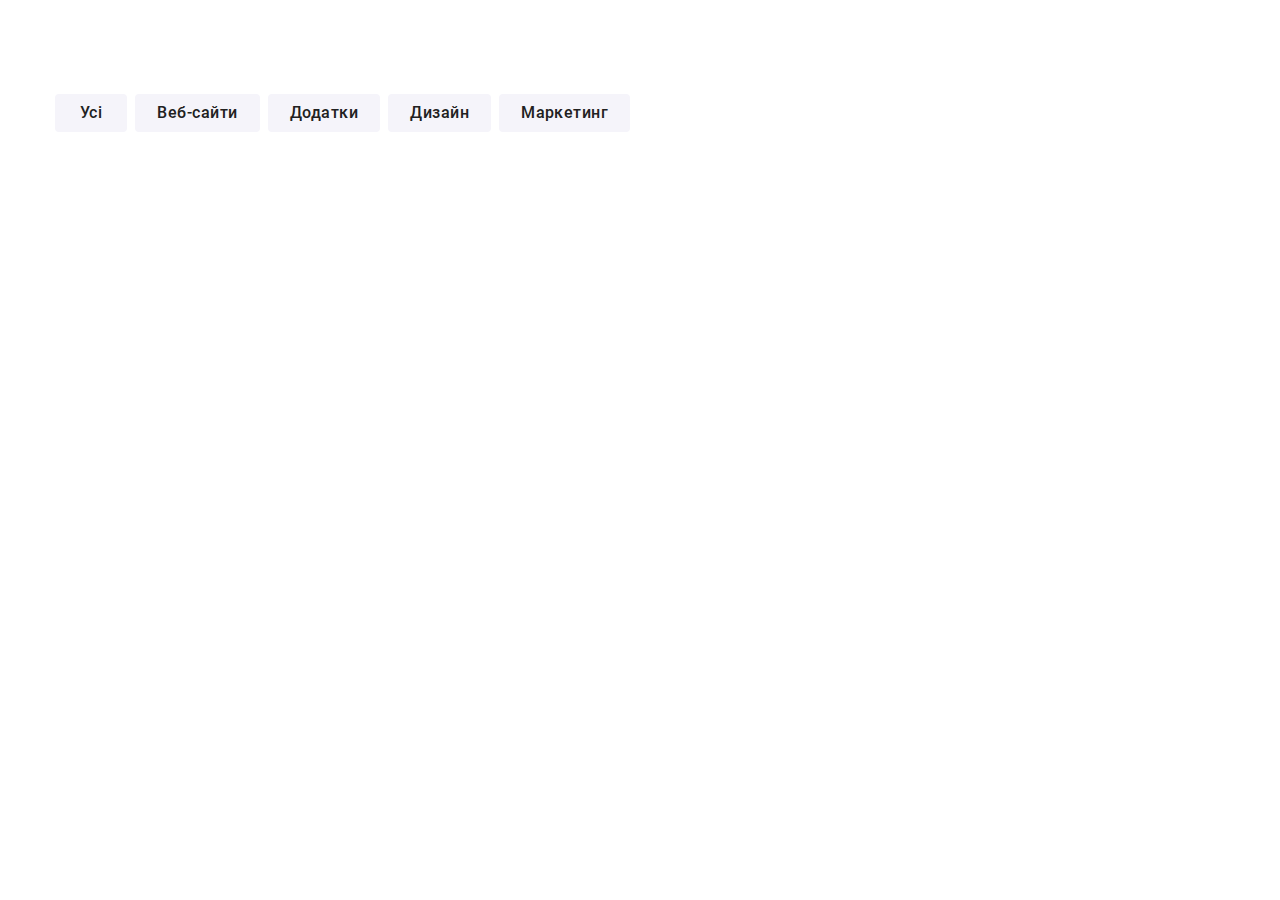
==== portfolio.html @ ad3cb4b1 "editing" ====
<!DOCTYPE html>
<html lang="uk">
  <head>
    <meta charset="UTF-8" />
    <meta http-equiv="X-UA-Compatible" content="IE=edge" />
    <meta name="viewport" content="width=device-width, initial-scale=1.0" />
    <title>Портфоліо</title>
    <link rel="stylesheet" href="./css/main.min.css" />
  </head>
  <body>
    <!-- <header class="header">
      <div class="container header__container">
        <nav class="nav header__nav">
          <a
            href="./index.html"
            class="header__logo logo logo--dark link"
            lang="en"
            ><span class="logo__accent">Web</span>Studio</a
          >
          <ul class="header__nav-list nav-list list">
            <li class="nav-list__item">
              <a href="./index.html" class="nav-list__link link">Студія</a>
            </li>
            <li class="nav-list__item">
              <a
                href="./portfolio.html"
                class="nav-list__link nav-list__link--current link"
                >Портфоліо</a
              >
            </li>
            <li class="nav-list__item">
              <a href="#" class="nav-list__link link">Контакти</a>
            </li>
          </ul>
        </nav>
        <ul class="header__contacts-list contacts-list list">
          <li class="contacts-list__item">
            <a
              href="mailto:info@devstudio.com"
              class="contacts-list__link link"
              lang="en"
              ><svg class="contacts-list__icon icons" width="16" height="12">
                <use href="./images/sprite.svg#icon-envelope"></use>
              </svg>
              info@devstudio.com</a
            >
          </li>
          <li class="contacts-list__item">
            <a href="tel:+380961111111" class="contacts-list__link link"
              ><svg class="contacts-list__icon icons" width="10" height="16">
                <use href="./images/sprite.svg#icon-smartphone"></use>
              </svg>
              +38 096 111 11 11</a
            >
          </li>
        </ul>
      </div>
    </header> -->
    <main>
      <section class="portfolio section">
        <div class="container">
          <h1 class="visually-hidden">Портфоліо</h1>
          <ul class="filter list">
            <li class="filter__item">
              <button class="filter__button button" type="button">Усі</button>
            </li>
            <li class="filter__item">
              <button class="filter__button button" type="button">
                Веб-сайти
              </button>
            </li>
            <li class="filter__item">
              <button class="filter__button button" type="button">
                Додатки
              </button>
            </li>
            <li class="filter__item">
              <button class="filter__button button" type="button">
                Дизайн
              </button>
            </li>
            <li class="filter__item">
              <button class="filter__button button" type="button">
                Маркетинг
              </button>
            </li>
          </ul>
          <!-- <ul class="products list">
            <li class="products__item">
              <a href="#" class="products__link link">
                <div class="products__thumb thumb">
                  <img
                    class="products__image image-block"
                    src="./images/criak-img.jpg"
                    alt="Веб-сайт"
                    width="370"
                    height="294"
                  />
                  <p class="thumb__text">
                    Ресурс пропонує комплексні пропозиції з різним рівнем
                    функціоналу та сервісів. Все це дозволить відвідувачу
                    отримати вичерпні відомості про компанію чи приватну особу.
                  </p>
                </div>
                <div class="products__container">
                  <h2 class="products__title">Технокряк</h2>
                  <p class="products__text">Веб-сайт</p>
                </div>
              </a>
            </li>
            <li class="products__item">
              <a href="#" class="products__link link">
                <div class="products__thumb thumb">
                  <img
                    class="products__image image-block"
                    src="./images/poster-img.jpg"
                    alt="Постер"
                    width="370"
                    height="294"
                  />
                  <p class="thumb__text">
                    Ресурс пропонує комплексні пропозиції з різним рівнем
                    функціоналу та сервісів. Все це дозволить відвідувачу
                    отримати вичерпні відомості про компанію чи приватну особу.
                  </p>
                </div>
                <div class="products__container">
                  <h2 class="products__title">
                    Постер <span lang="en">New Orlean vs Golden Star</span>
                  </h2>
                  <p class="products__text">Дизайн</p>
                </div>
              </a>
            </li>
            <li class="products__item">
              <a href="#" class="products__link link">
                <div class="products__thumb thumb">
                  <img
                    class="products__image image-block"
                    src="./images/shark-img.jpg"
                    alt="Ресторан"
                    width="370"
                    height="294"
                  />
                  <p class="thumb__text">
                    Ресурс пропонує комплексні пропозиції з різним рівнем
                    функціоналу та сервісів. Все це дозволить відвідувачу
                    отримати вичерпні відомості про компанію чи приватну особу.
                  </p>
                </div>
                <div class="products__container">
                  <h2 class="products__title">
                    Ресторан <span lang="en">Seafood</span>
                  </h2>
                  <p class="products__text">Додаток</p>
                </div>
              </a>
            </li>
            <li class="products__item">
              <a href="#" class="products__link link">
                <div class="products__thumb thumb">
                  <img
                    class="products__image image-block"
                    src="./images/headphones-img.jpg"
                    alt="Навушники"
                    width="370"
                    height="294"
                  />
                  <p class="thumb__text">
                    Ресурс пропонує комплексні пропозиції з різним рівнем
                    функціоналу та сервісів. Все це дозволить відвідувачу
                    отримати вичерпні відомості про компанію чи приватну особу.
                  </p>
                </div>
                <div class="products__container">
                  <h2 class="products__title">
                    Проєкт <span lang="en">Prime</span>
                  </h2>
                  <p class="products__text">Маркетинг</p>
                </div>
              </a>
            </li>
            <li class="products__item">
              <a href="#" class="products__link link">
                <div class="products__thumb thumb">
                  <img
                    class="products__image image-block"
                    src="./images/boxes-img.jpg"
                    alt="Коробки"
                    width="370"
                    height="294"
                  />
                  <p class="thumb__text">
                    Ресурс пропонує комплексні пропозиції з різним рівнем
                    функціоналу та сервісів. Все це дозволить відвідувачу
                    отримати вичерпні відомості про компанію чи приватну особу.
                  </p>
                </div>
                <div class="products__container">
                  <h2 class="products__title">
                    Проєкт <span lang="en">Boxes</span>
                  </h2>
                  <p class="products__text">Додаток</p>
                </div>
              </a>
            </li>
            <li class="products__item">
              <a href="#" class="products__link link">
                <div class="products__thumb thumb">
                  <img
                    class="products__image image-block"
                    src="./images/mac-img.jpg"
                    alt="Веб-сайт"
                    width="370"
                    height="294"
                  />
                  <p class="thumb__text">
                    Ресурс пропонує комплексні пропозиції з різним рівнем
                    функціоналу та сервісів. Все це дозволить відвідувачу
                    отримати вичерпні відомості про компанію чи приватну особу.
                  </p>
                </div>
                <div class="products__container">
                  <h2 class="products__title" lang="en">
                    Inspiration has no Borders
                  </h2>
                  <p class="products__text">Веб-сайт</p>
                </div>
              </a>
            </li>
            <li class="products__item">
              <a href="#" class="products__link link">
                <div class="products__thumb thumb">
                  <img
                    class="products__image image-block"
                    src="./images/book-img.jpg"
                    alt="Книжка"
                    width="370"
                    height="294"
                  />
                  <p class="thumb__text">
                    Ресурс пропонує комплексні пропозиції з різним рівнем
                    функціоналу та сервісів. Все це дозволить відвідувачу
                    отримати вичерпні відомості про компанію чи приватну особу.
                  </p>
                </div>
                <div class="products__container">
                  <h2 class="products__title">
                    Видання <span lang="en">Limited Edition</span>
                  </h2>
                  <p class="products__text">Дизайн</p>
                </div>
              </a>
            </li>
            <li class="products__item">
              <a href="#" class="products__link link">
                <div class="products__thumb thumb">
                  <img
                    class="products__image image-block"
                    src="./images/lab-img.jpg"
                    alt="Стікер"
                    width="370"
                    height="294"
                  />
                  <p class="thumb__text">
                    Ресурс пропонує комплексні пропозиції з різним рівнем
                    функціоналу та сервісів. Все це дозволить відвідувачу
                    отримати вичерпні відомості про компанію чи приватну особу.
                  </p>
                </div>
                <div class="products__container">
                  <h2 class="products__title">
                    Проєкт <span lang="en">LAB</span>
                  </h2>
                  <p class="products__text">Маркетинг</p>
                </div>
              </a>
            </li>
            <li class="products__item">
              <a href="#" class="products__link link">
                <div class="products__thumb thumb">
                  <img
                    class="products__image image-block"
                    src="./images/macbook-img.jpg"
                    alt="Компʼютер"
                    width="370"
                    height="294"
                  />
                  <p class="thumb__text">
                    Ресурс пропонує комплексні пропозиції з різним рівнем
                    функціоналу та сервісів. Все це дозволить відвідувачу
                    отримати вичерпні відомості про компанію чи приватну особу.
                  </p>
                </div>
                <div class="products__container">
                  <h2 class="products__title" lang="en">Growing Business</h2>
                  <p class="products__text">Додаток</p>
                </div>
              </a>
            </li>
          </ul> -->
        </div>
      </section>
    </main>
    <!-- <footer class="footer">
      <div class="footer__container container">
        <div class="address-container">
          <a
            href="./index.html"
            class="footer__logo logo logo--light link"
            lang="en"
            ><span class="logo__accent">Web</span>Studio</a
          >
          <address class="address">
            <ul class="address-list list">
              <li class="address-list__item">
                <a
                  href="https://goo.gl/maps/PDugxQ5YmVDt4aWX9"
                  class="address-list__link address-list__link--light footer-links address link"
                  target="_blank"
                  rel="noreferrer noopener nofollow"
                  >м. Київ, пр-т Лесі Українки, 26</a
                >
              </li>
              <li class="address-list__item">
                <a
                  href="mailto:info@devstudio.com"
                  class="address-list__link footer-links link"
                  lang="en"
                  >info@devstudio.com</a
                >
              </li>
              <li class="address-list__item">
                <a
                  href="tel:+380961111111"
                  class="address-list__link footer-links link"
                  >+38 096 111 11 11</a
                >
              </li>
            </ul>
          </address>
        </div>
        <div class="footer__socials-container socials-container">
          <p class="socials-container__text">приєднуйтесь</p>
          <ul class="socials list">
            <li class="socials__item">
              <a
                href=""
                class="socials__link socials__link--light link"
                aria-label="instagram"
              >
                <svg class="socials__icon icons" width="20" height="20">
                  <use href="./images/sprite.svg#icon-instagram"></use>
                </svg>
              </a>
            </li>
            <li class="socials__item">
              <a
                href=""
                class="socials__link socials__link--light link"
                aria-label="twitter"
              >
                <svg class="socials__icon icons" width="20" height="20">
                  <use href="./images/sprite.svg#icon-twitter"></use>
                </svg>
              </a>
            </li>
            <li class="socials__item">
              <a
                href=""
                class="socials__link socials__link--light link"
                aria-label="facebook"
              >
                <svg class="socials__icon icons" width="20" height="20">
                  <use href="./images/sprite.svg#icon-facebook"></use>
                </svg>
              </a>
            </li>
            <li class="socials__item">
              <a
                href=""
                class="socials__link socials__link--light link"
                aria-label="linkedin"
              >
                <svg class="socials__icon icons" width="20" height="20">
                  <use href="./images/sprite.svg#icon-linkedin"></use>
                </svg>
              </a>
            </li>
          </ul>
        </div>
        <form class="footer-form" name="signup-form" autocomplete="off">
          <label class="footer-form__label">
            <span class="footer-form__text">Підпишіться на розсилку</span>
            <input
              class="footer-form__input"
              type="email"
              name="email"
              placeholder="E-mail"
            />
          </label>
          <button class="footer-form__button button" type="submit">
            Підписатися
            <svg class="footer-form__icon icons" width="24" height="24">
              <use href="./images/sprite.svg#icon-send"></use>
            </svg>
          </button>
        </form>
      </div>
    </footer> -->
  </body>
</html>
---- css/main.min.css ----
@font-face{font-family:"Raleway";font-style:normal;font-weight:400;src:url("../fonts/raleway-v28-latin_cyrillic-ext_cyrillic-regular.eot");src:local(""),url("../fonts/raleway-v28-latin_cyrillic-ext_cyrillic-regular.eot?#iefix") format("embedded-opentype"),url("../fonts/raleway-v28-latin_cyrillic-ext_cyrillic-regular.woff2") format("woff2"),url("../fonts/raleway-v28-latin_cyrillic-ext_cyrillic-regular.woff") format("woff"),url("../fonts/raleway-v28-latin_cyrillic-ext_cyrillic-regular.ttf") format("truetype"),url("../fonts/raleway-v28-latin_cyrillic-ext_cyrillic-regular.svg#Raleway") format("svg")}@font-face{font-family:"Raleway";font-style:normal;font-weight:700;src:url("../fonts/raleway-v28-latin_cyrillic-ext_cyrillic-700.eot");src:local(""),url("../fonts/raleway-v28-latin_cyrillic-ext_cyrillic-700.eot?#iefix") format("embedded-opentype"),url("../fonts/raleway-v28-latin_cyrillic-ext_cyrillic-700.woff2") format("woff2"),url("../fonts/raleway-v28-latin_cyrillic-ext_cyrillic-700.woff") format("woff"),url("../fonts/raleway-v28-latin_cyrillic-ext_cyrillic-700.ttf") format("truetype"),url("../fonts/raleway-v28-latin_cyrillic-ext_cyrillic-700.svg#Raleway") format("svg")}@font-face{font-family:"Roboto";font-style:normal;font-weight:400;src:url("../fonts/roboto-v30-latin_cyrillic-regular.eot");src:local(""),url("../fonts/roboto-v30-latin_cyrillic-regular.eot?#iefix") format("embedded-opentype"),url("../fonts/roboto-v30-latin_cyrillic-regular.woff2") format("woff2"),url("../fonts/roboto-v30-latin_cyrillic-regular.woff") format("woff"),url("../fonts/roboto-v30-latin_cyrillic-regular.ttf") format("truetype"),url("../fonts/roboto-v30-latin_cyrillic-regular.svg#Roboto") format("svg")}@font-face{font-family:"Roboto";font-style:normal;font-weight:500;src:url("../fonts/roboto-v30-latin_cyrillic-500.eot");src:local(""),url("../fonts/roboto-v30-latin_cyrillic-500.eot?#iefix") format("embedded-opentype"),url("../fonts/roboto-v30-latin_cyrillic-500.woff2") format("woff2"),url("../fonts/roboto-v30-latin_cyrillic-500.woff") format("woff"),url("../fonts/roboto-v30-latin_cyrillic-500.ttf") format("truetype"),url("../fonts/roboto-v30-latin_cyrillic-500.svg#Roboto") format("svg")}@font-face{font-family:"Roboto";font-style:normal;font-weight:700;src:url("../fonts/roboto-v30-latin_cyrillic-700.eot");src:local(""),url("../fonts/roboto-v30-latin_cyrillic-700.eot?#iefix") format("embedded-opentype"),url("../fonts/roboto-v30-latin_cyrillic-700.woff2") format("woff2"),url("../fonts/roboto-v30-latin_cyrillic-700.woff") format("woff"),url("../fonts/roboto-v30-latin_cyrillic-700.ttf") format("truetype"),url("../fonts/roboto-v30-latin_cyrillic-700.svg#Roboto") format("svg")}@font-face{font-family:"Roboto";font-style:normal;font-weight:900;src:url("../fonts/roboto-v30-latin_cyrillic-900.eot");src:local(""),url("../fonts/roboto-v30-latin_cyrillic-900.eot?#iefix") format("embedded-opentype"),url("../fonts/roboto-v30-latin_cyrillic-900.woff2") format("woff2"),url("../fonts/roboto-v30-latin_cyrillic-900.woff") format("woff"),url("../fonts/roboto-v30-latin_cyrillic-900.ttf") format("truetype"),url("../fonts/roboto-v30-latin_cyrillic-900.svg#Roboto") format("svg")}/*! modern-normalize v1.1.0 | MIT License | https://github.com/sindresorhus/modern-normalize */*,::after,::before{box-sizing:border-box}html{-moz-tab-size:4;-o-tab-size:4;tab-size:4}html{line-height:1.15;-webkit-text-size-adjust:100%}body{margin:0}body{font-family:system-ui,-apple-system,"Segoe UI",Roboto,Helvetica,Arial,sans-serif,"Apple Color Emoji","Segoe UI Emoji"}hr{height:0;color:inherit}abbr[title]{-webkit-text-decoration:underline dotted;text-decoration:underline dotted}b,strong{font-weight:bolder}code,kbd,pre,samp{font-family:ui-monospace,SFMono-Regular,Consolas,"Liberation Mono",Menlo,monospace;font-size:1em}small{font-size:80%}sub,sup{font-size:75%;line-height:0;position:relative;vertical-align:baseline}sub{bottom:-0.25em}sup{top:-0.5em}table{text-indent:0;border-color:inherit}button,input,optgroup,select,textarea{font-family:inherit;font-size:100%;line-height:1.15;margin:0}button,select{text-transform:none}[type=button],[type=reset],[type=submit],button{-webkit-appearance:button}::-moz-focus-inner{border-style:none;padding:0}:-moz-focusring{outline:1px dotted ButtonText}:-moz-ui-invalid{box-shadow:none}legend{padding:0}progress{vertical-align:baseline}::-webkit-inner-spin-button,::-webkit-outer-spin-button{height:auto}[type=search]{-webkit-appearance:textfield;outline-offset:-2px}::-webkit-search-decoration{-webkit-appearance:none}::-webkit-file-upload-button{-webkit-appearance:button;font:inherit}summary{display:list-item}.hero__title,.hero,.form__button,.container{margin-left:auto;margin-right:auto}.footer-form__button,.clients-list__link,.advantage-list__container,.form__checkbox-label,.socials__link,.close-btn{display:flex;justify-content:center;align-items:center}.visually-hidden{position:absolute;white-space:nowrap;width:1px;height:1px;overflow:hidden;border:0;padding:0;clip:rect(0 0 0 0);-webkit-clip-path:inset(50%);clip-path:inset(50%);margin:-1px}p,h1,h2,h3,h4,h5,h6{margin:0}ul{margin:0;padding-left:0}.image-block{display:block;max-width:100%;height:auto;width:100%}.list{list-style:none}.link{text-decoration:none}.address{font-style:normal}body{font-family:"Roboto",sans-serif;font-size:14px;letter-spacing:.03em;color:#757575;background-color:#fff}.container{width:100%;padding-left:15px;padding-right:15px}@media screen and (min-width: 480px){.container{width:480px}}@media screen and (min-width: 768px){.container{width:768px}}@media screen and (min-width: 1200px){.container{width:1200px}}.section{padding:60px 0}@media screen and (min-width: 1200px){.section{padding:94px 0}}.icons{fill:currentColor}.section-title{margin-bottom:30px;font-size:28px;line-height:1.1785714286;text-align:center;color:#212121}@media screen and (min-width: 1200px){.section-title{margin-bottom:50px;font-size:36px;line-height:1.1666666667}}.logo{font-family:"Raleway",sans-serif;font-weight:700;font-size:26px;line-height:1.1923076923;letter-spacing:.03em}.logo--dark{color:#000}.logo--light{color:#fff}.logo__accent{color:#2196f3}.button{padding:0;border:none;border-radius:4px;font-family:inherit;font-weight:700;font-size:16px;line-height:1.875;letter-spacing:.06em;background-color:#2196f3;color:#fff;cursor:pointer}.close-btn{position:absolute;top:8px;right:8px;width:30px;height:30px;padding:0;border:1px solid rgba(0,0,0,.1);border-radius:50%;background-color:rgba(0,0,0,0);cursor:pointer;transition:fill 250ms cubic-bezier(0.4, 0, 0.2, 1)}.close-btn:hover,.close-btn:focus{fill:#2196f3}.socials{display:flex;justify-content:center;gap:10px}.socials__item{width:44px;height:44px}.socials__link{transition:background-color 250ms cubic-bezier(0.4, 0, 0.2, 1);width:100%;height:100%;border-radius:50%}.socials__link:hover,.socials__link:focus{background-color:#2196f3}.socials__icon{transition:fill 250ms cubic-bezier(0.4, 0, 0.2, 1)}.socials__link:hover .socials__icon,.socials__link:focus .socials__icon{fill:#fff}.socials__link--dark{color:#afb1b8}.socials__link--light{color:#fff;background-color:rgba(255,255,255,.1)}.socials__link--light:hover,.socials__link--light:focus{background-color:#2196f3}.backdrop{position:fixed;top:0;left:0;width:100vw;height:100vh;transform:scaleX(1);opacity:1;transition:opacity 250ms cubic-bezier(0.4, 0, 0.2, 1),transform 250ms cubic-bezier(0.4, 0, 0.2, 1),visibility 250ms cubic-bezier(0.4, 0, 0.2, 1);background-color:rgba(0,0,0,.2)}.is-hidden{visibility:hidden;transform:scaleX(0);opacity:0;pointer-events:none}.modal{padding:40px;position:absolute;top:50%;left:50%;width:528px;height:581px;transform:translate(-50%, -50%);transition:transform 250ms cubic-bezier(0.4, 0, 0.2, 1);background-color:#fff;box-shadow:0px 1px 3px rgba(0,0,0,.12),0px 1px 1px rgba(0,0,0,.14),0px 2px 1px rgba(0,0,0,.2);border-radius:4px}.backdrop.is-hidden .modal{transform:translate(-50%, 100%)}.modal__text{margin-bottom:12px;font-weight:700;font-size:20px;line-height:1.15;text-align:center;color:#212121}.form__label{display:block}.form__label:nth-child(-n+3){margin-bottom:10px}.form__label:nth-child(4){margin-bottom:17px}.form__container{display:block;position:relative}.form__text{display:block;margin-bottom:4px;font-size:12px;line-height:1.1666666667;letter-spacing:.01em}.form__input,.form__textarea{display:block;outline:none;color:#212121}.form__input{width:100%;padding:11px 12px;padding-left:42px;border:1px solid rgba(33,33,33,.2);border-radius:4px;transition:border-color 250ms cubic-bezier(0.4, 0, 0.2, 1)}.form__label:focus-within .form__input:nth-child(-n+3){border-color:#2196f3}.form__icon{position:absolute;top:50%;left:12px;transform:translateY(-50%);fill:#212121;transition:fill 250ms cubic-bezier(0.4, 0, 0.2, 1)}.form__label:focus-within .form__icon{fill:#2196f3}.form__textarea{resize:none;width:448px;min-height:120px;padding:12px 16px;border:1px solid rgba(33,33,33,.2);border-radius:4px;transition:border-color 250ms cubic-bezier(0.4, 0, 0.2, 1)}.form__label:focus-within .form__textarea{border-color:#2196f3}.form__textarea::-moz-placeholder{font-size:12px;line-height:1.1666666667;letter-spacing:.01em;font-size:12px;line-height:1.1666666667;letter-spacing:.01em;color:rgba(117,117,117,.5)}.form__textarea:-ms-input-placeholder{font-size:12px;line-height:1.1666666667;letter-spacing:.01em;font-size:12px;line-height:1.1666666667;letter-spacing:.01em;color:rgba(117,117,117,.5)}.form__textarea::placeholder{font-size:12px;line-height:1.1666666667;letter-spacing:.01em;font-size:12px;line-height:1.1666666667;letter-spacing:.01em;color:rgba(117,117,117,.5)}.form__checkbox-label{gap:8.38px;margin-bottom:30px}.checkbox-label__text{margin-bottom:0;font-size:14px;line-height:1.7142857143;letter-spacing:.03em}.checkbox-label__input{position:absolute;white-space:nowrap;width:1px;height:1px;overflow:hidden;border:0;padding:0;clip:rect(0 0 0 0);-webkit-clip-path:inset(50%);clip-path:inset(50%);margin:-1px}.checkbox-label__icon{border:2px solid #212121;border-radius:2px;fill:rgba(0,0,0,0);transition:fill 250ms cubic-bezier(0.4, 0, 0.2, 1),border-color 250ms cubic-bezier(0.4, 0, 0.2, 1),background-color 250ms cubic-bezier(0.4, 0, 0.2, 1)}.checkbox-label__input:checked+.checkbox-label__icon{fill:#fff;border-color:rgba(0,0,0,0);background-color:#2196f3}.checkbox-label__input:checked+.checkbox-label__icon{fill:#fff;border-color:rgba(0,0,0,0);background-color:#2196f3}.checkbox-label__input:focus+.checkbox-label__icon{outline:1px solid #2196f3}.checkbox-label__link{color:#2196f3;text-decoration:underline;text-underline-offset:3px}.form__button{display:block;min-width:200px;height:50px;box-shadow:0px 4px 4px rgba(0,0,0,.15);transition:background-color 250ms cubic-bezier(0.4, 0, 0.2, 1),box-shadow 250ms cubic-bezier(0.4, 0, 0.2, 1)}.form__button:hover,.form__button:focus{background-color:#188ce8;box-shadow:0px 4px 4px rgba(0,0,0,.15);box-shadow:none}.header{border-bottom:1px solid #ececec}.header__container{display:flex;align-items:center}.header__nav{display:flex;align-items:center}.header__logo{padding-top:24px;padding-bottom:25px}.header__nav-list{display:flex;align-items:center;margin-left:93px;gap:50px}.nav-list__link{display:block;padding:32px 0;font-weight:500;font-size:14px;line-height:1.1428571429;letter-spacing:.02em;transition:color 250ms cubic-bezier(0.4, 0, 0.2, 1);position:relative;color:#212121}.nav-list__link:hover,.nav-list__link:focus{color:#2196f3}.nav-list__link::after{content:"";position:absolute;left:0;transform:scaleX(0);bottom:-1px;width:100%;height:4px;border-radius:2px;background-color:#2196f3;transition:transform 250ms cubic-bezier(0.4, 0, 0.2, 1)}.nav-list__link:hover::after,.nav-list__link:focus::after{transform:scaleX(1)}.nav-list__link--current{color:#2196f3}.nav-list__link--current::after{content:"";position:absolute;left:0;bottom:-1px;transform:scaleX(1);width:100%;height:4px;border-radius:2px;background-color:#2196f3}.header__contacts-list{display:flex;margin-left:auto;align-items:center;gap:30px}.contacts-list__link{display:flex;align-items:center;color:currentColor;transition:color 250ms cubic-bezier(0.4, 0, 0.2, 1)}.contacts-list__link:hover,.contacts-list__link:focus{color:#2196f3}.contacts-list__link:hover .contacts-list__icon,.contacts-list__link:focus .contacts-list__icon{fill:currentColor}.contacts-list__icon{margin-right:10px}.hero{max-width:1600px;height:600px;padding:200px 0;background-image:linear-gradient(rgba(47, 48, 58, 0.4), rgba(47, 48, 58, 0.4)),url(../images/hero-bg.jpg);background-position:center;background-repeat:no-repeat;background-color:#2f303a;text-align:center}.hero__title{max-width:696px;margin-bottom:30px;font-weight:900;font-size:44px;line-height:1.3636363636;letter-spacing:.06em;text-transform:uppercase;color:#fff}.hero__button{min-width:216px;height:50px;box-shadow:0px 4px 4px rgba(0,0,0,.15);transition:background-color 250ms cubic-bezier(0.4, 0, 0.2, 1)}.hero__button:hover,.hero__button:focus{background-color:#188ce8}.advantage-list{display:flex;flex-wrap:wrap;gap:30px}.advantage-list__item{width:100%}@media screen and (min-width: 768px){.advantage-list__item{width:calc((100% - 30px)/2)}}@media screen and (min-width: 1200px){.advantage-list__item{width:calc((100% - 90px)/4)}}.advantage-list__container{width:100%;height:120px;margin-bottom:30px;background-color:#f5f4fa;border-radius:4px}.advantage-list__title{margin-bottom:10px;font-size:14px;line-height:1.1428571429;color:#212121}@media screen and (max-width: 767px){.advantage-list__title{text-align:center}}.advantage-list__text{line-height:1.7142857143}.works{padding-top:0}@media screen and (max-width: 1199px){.works{position:absolute;white-space:nowrap;width:1px;height:1px;overflow:hidden;border:0;padding:0;clip:rect(0 0 0 0);-webkit-clip-path:inset(50%);clip-path:inset(50%);margin:-1px}}.works-list{display:flex;gap:30px}.works-list__item{position:relative;width:calc((100% - 60px)/3)}.works-list__text{position:absolute;width:100%;bottom:0;padding:27px 0;text-align:center;font-weight:700;font-size:14px;line-height:1.1428571429;text-transform:uppercase;color:#fff;background-color:rgba(47,48,58,.8)}.teams{background-color:#f5f4fa}.cards{display:flex;flex-wrap:wrap;gap:30px}.cards__item{width:100%;background-color:#fff;box-shadow:0px 1px 3px rgba(0,0,0,.12),0px 1px 1px rgba(0,0,0,.14),0px 2px 1px rgba(0,0,0,.2);border-radius:0px 0px 4px 4px}@media screen and (min-width: 768px){.cards__item{width:calc((100% - 30px)/2)}}@media screen and (min-width: 1200px){.cards__item{width:calc((100% - 90px)/4)}}.cards__container{padding:30px 0;text-align:center}.cards__title{margin-bottom:10px;font-weight:500;font-size:16px;line-height:1.1875;color:#212121}.cards__text{margin-bottom:16px;font-size:16px;line-height:1.1875}.clients-list{display:flex;justify-content:center;flex-wrap:wrap;gap:30px}.clients-list__item{width:calc((100% - 30px)/2);height:92px}@media screen and (min-width: 768px){.clients-list__item{width:calc((100% - 60px)/3)}}@media screen and (min-width: 1200px){.clients-list__item{width:calc((100% - 150px)/6)}}.clients-list__link{width:100%;height:100%;border:1px solid #afb1b8;border-radius:4px;color:#afb1b8;transition:border-color 250ms cubic-bezier(0.4, 0, 0.2, 1)}.clients-list__link:hover,.clients-list__link:focus{border-color:#2196f3}.clients-list__link:hover .clients-list__icon,.clients-list__link:focus .clients-list__icon{fill:#2196f3}.clients-list__icon{transition:fill 250ms cubic-bezier(0.4, 0, 0.2, 1)}.filter{display:flex;@in justify-content: center;gap:8px;margin-bottom:50px}.filter__button{padding:6px 22px;font-weight:500;font-size:16px;line-height:1.625;letter-spacing:.03em;background-color:#f5f4fa;color:#212121;transition:background-color 250ms cubic-bezier(0.4, 0, 0.2, 1),color 250ms cubic-bezier(0.4, 0, 0.2, 1),box-shadow 250ms cubic-bezier(0.4, 0, 0.2, 1)}.filter__item:first-child .filter__button{padding:6px 25px}.filter__button:hover,.filter__button:focus{background-color:#2196f3;color:#fff;box-shadow:0px 3px 1px rgba(0,0,0,.1),0px 1px 2px rgba(0,0,0,.08),0px 2px 2px rgba(0,0,0,.12)}.products{display:flex;flex-wrap:wrap;gap:30px}.products__item{width:calc((100% - 60px)/3)}.products__link{display:inline-block;transition:box-shadow 250ms cubic-bezier(0.4, 0, 0.2, 1)}.products__link:hover,.products__link:focus{box-shadow:0px 1px 1px rgba(0,0,0,.12),0px 4px 4px rgba(0,0,0,.06),1px 4px 6px rgba(0,0,0,.16)}.products__link:hover .thumb__text,.products__link:focus .thumb__text{transform:translateY(0)}.products__thumb{position:relative;overflow:hidden}.thumb__text{position:absolute;top:0;left:0;width:100%;padding:63px 24px;transform:translateY(100%);transition:transform 250ms cubic-bezier(0.4, 0, 0.2, 1);font-size:18px;line-height:1.5555555556;color:#fff;background-color:rgba(33,150,243,.9)}.products__container{padding:20px 24px;border:1px solid #eee;background-color:#fff}.products__title{margin-bottom:4px;font-size:18px;line-height:2;letter-spacing:.06em;color:#212121}.products__text{font-size:16px;line-height:1.875;color:#757575}.footer{padding:60px 0;background-color:#2f303a}.footer__container{display:flex;align-items:baseline}.footer__logo{display:block;margin-bottom:20px}.address-list__item:not(:last-child){margin-bottom:9px}.address-list__link{transition:color 250ms cubic-bezier(0.4, 0, 0.2, 1);line-height:1.7142857143;color:rgba(255,255,255,.6)}.address-list__link:hover,.address-list__link:focus{color:#2196f3}.address-list__link--light{color:#fff}.footer__socials-container{margin-left:70px}.socials-container__text{margin-bottom:20px;font-weight:700;font-size:14px;line-height:1.1428571429;text-transform:uppercase;color:#fff}.footer-form{display:flex;gap:12px;margin-left:auto}.footer-form__text{display:block;margin-bottom:20px;font-weight:700;font-size:14px;line-height:1.1428571429;text-transform:uppercase;color:#fff}.footer-form__input{width:358px;padding:16px 16px;border:1px solid rgba(255,255,255,.3);filter:drop-shadow(0px 4px 4px rgba(0, 0, 0, 0.15));border-radius:4px;color:#fff;background-color:rgba(0,0,0,0)}.footer-form__input::-moz-placeholder{font-size:16px;line-height:1.25;color:rgba(255,255,255,.6);background-color:rgba(0,0,0,0)}.footer-form__input:-ms-input-placeholder{font-size:16px;line-height:1.25;color:rgba(255,255,255,.6);background-color:rgba(0,0,0,0)}.footer-form__input::placeholder{font-size:16px;line-height:1.25;color:rgba(255,255,255,.6);background-color:rgba(0,0,0,0)}.footer-form__button{align-self:flex-end;gap:10px;min-width:200px;height:50px;box-shadow:0px 4px 4px rgba(0,0,0,.15)}/*# sourceMappingURL=main.min.css.map */
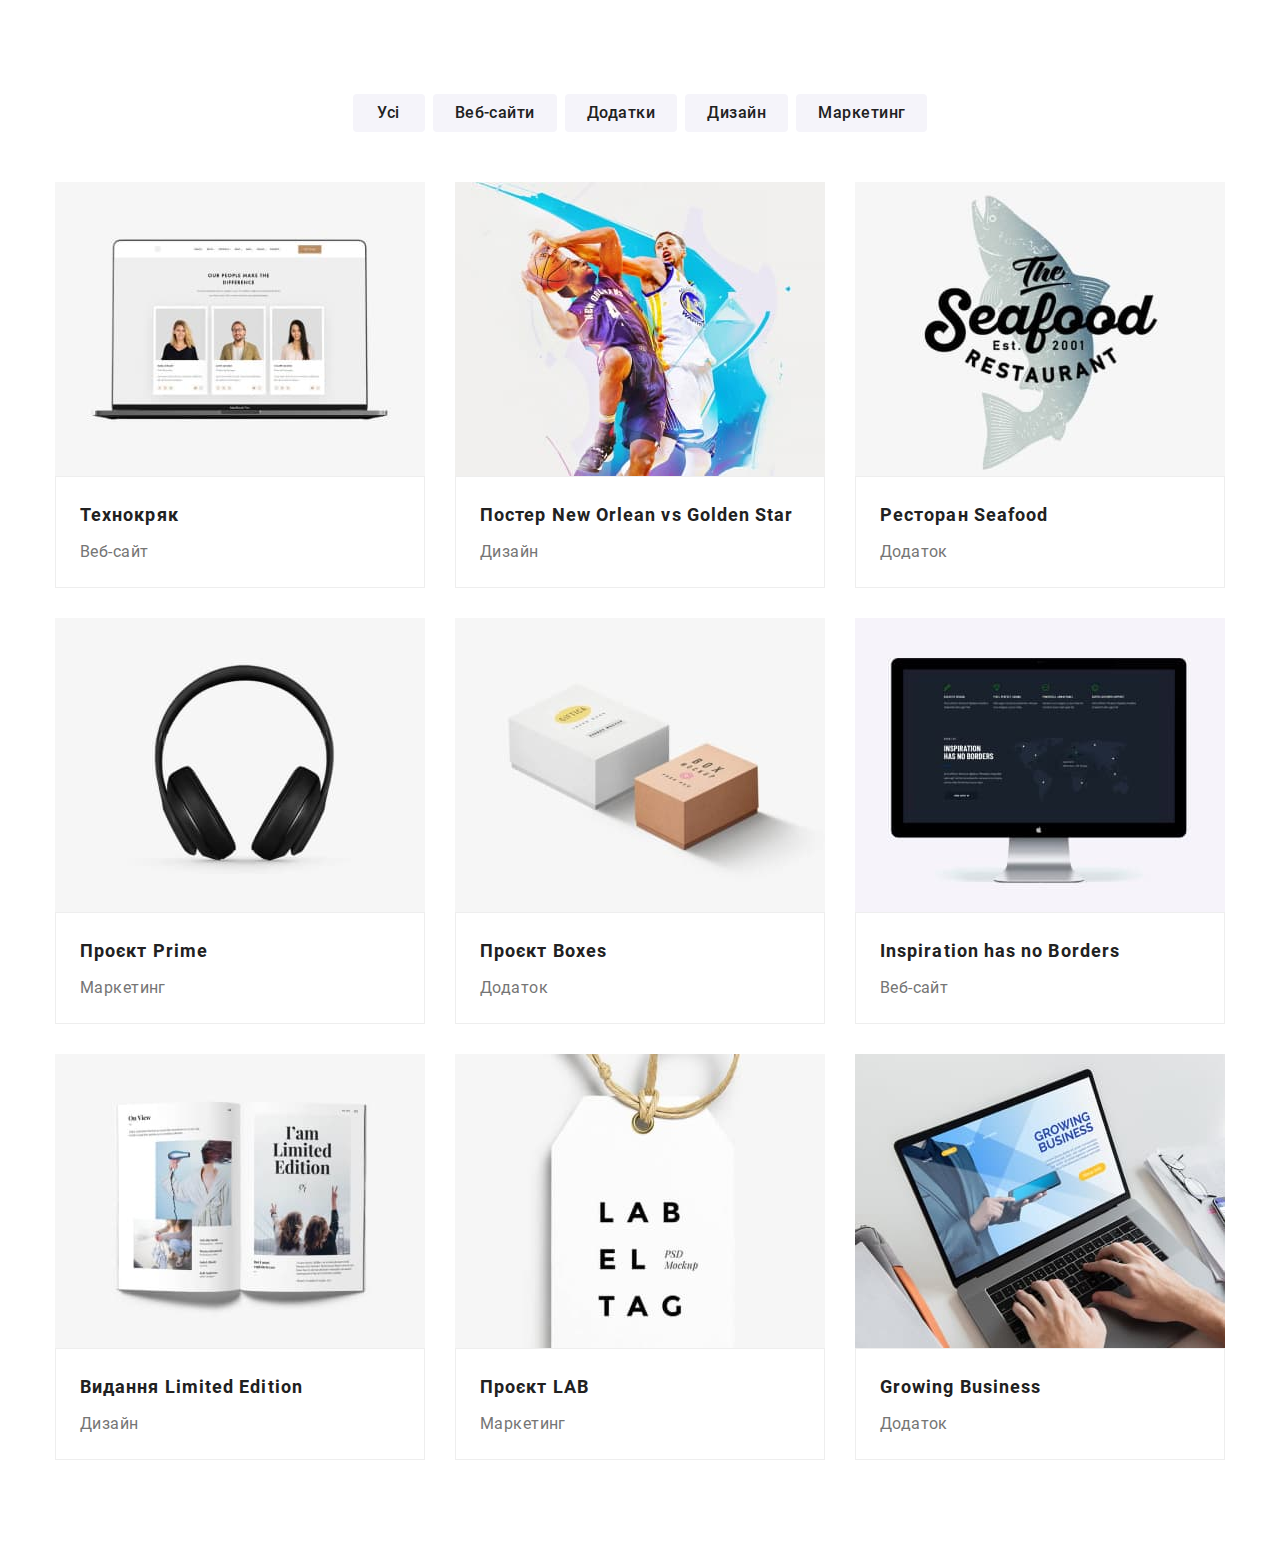
==== commit 85284442: "editing" ====
--- a/portfolio.html
+++ b/portfolio.html
@@ -85,7 +85,7 @@
               </button>
             </li>
           </ul>
-          <!-- <ul class="products list">
+          <ul class="products list">
             <li class="products__item">
               <a href="#" class="products__link link">
                 <div class="products__thumb thumb">
@@ -298,7 +298,7 @@
                 </div>
               </a>
             </li>
-          </ul> -->
+          </ul>
         </div>
       </section>
     </main>
--- a/css/main.min.css
+++ b/css/main.min.css
@@ -1 +1 @@
-@font-face{font-family:"Raleway";font-style:normal;font-weight:400;src:url("../fonts/raleway-v28-latin_cyrillic-ext_cyrillic-regular.eot");src:local(""),url("../fonts/raleway-v28-latin_cyrillic-ext_cyrillic-regular.eot?#iefix") format("embedded-opentype"),url("../fonts/raleway-v28-latin_cyrillic-ext_cyrillic-regular.woff2") format("woff2"),url("../fonts/raleway-v28-latin_cyrillic-ext_cyrillic-regular.woff") format("woff"),url("../fonts/raleway-v28-latin_cyrillic-ext_cyrillic-regular.ttf") format("truetype"),url("../fonts/raleway-v28-latin_cyrillic-ext_cyrillic-regular.svg#Raleway") format("svg")}@font-face{font-family:"Raleway";font-style:normal;font-weight:700;src:url("../fonts/raleway-v28-latin_cyrillic-ext_cyrillic-700.eot");src:local(""),url("../fonts/raleway-v28-latin_cyrillic-ext_cyrillic-700.eot?#iefix") format("embedded-opentype"),url("../fonts/raleway-v28-latin_cyrillic-ext_cyrillic-700.woff2") format("woff2"),url("../fonts/raleway-v28-latin_cyrillic-ext_cyrillic-700.woff") format("woff"),url("../fonts/raleway-v28-latin_cyrillic-ext_cyrillic-700.ttf") format("truetype"),url("../fonts/raleway-v28-latin_cyrillic-ext_cyrillic-700.svg#Raleway") format("svg")}@font-face{font-family:"Roboto";font-style:normal;font-weight:400;src:url("../fonts/roboto-v30-latin_cyrillic-regular.eot");src:local(""),url("../fonts/roboto-v30-latin_cyrillic-regular.eot?#iefix") format("embedded-opentype"),url("../fonts/roboto-v30-latin_cyrillic-regular.woff2") format("woff2"),url("../fonts/roboto-v30-latin_cyrillic-regular.woff") format("woff"),url("../fonts/roboto-v30-latin_cyrillic-regular.ttf") format("truetype"),url("../fonts/roboto-v30-latin_cyrillic-regular.svg#Roboto") format("svg")}@font-face{font-family:"Roboto";font-style:normal;font-weight:500;src:url("../fonts/roboto-v30-latin_cyrillic-500.eot");src:local(""),url("../fonts/roboto-v30-latin_cyrillic-500.eot?#iefix") format("embedded-opentype"),url("../fonts/roboto-v30-latin_cyrillic-500.woff2") format("woff2"),url("../fonts/roboto-v30-latin_cyrillic-500.woff") format("woff"),url("../fonts/roboto-v30-latin_cyrillic-500.ttf") format("truetype"),url("../fonts/roboto-v30-latin_cyrillic-500.svg#Roboto") format("svg")}@font-face{font-family:"Roboto";font-style:normal;font-weight:700;src:url("../fonts/roboto-v30-latin_cyrillic-700.eot");src:local(""),url("../fonts/roboto-v30-latin_cyrillic-700.eot?#iefix") format("embedded-opentype"),url("../fonts/roboto-v30-latin_cyrillic-700.woff2") format("woff2"),url("../fonts/roboto-v30-latin_cyrillic-700.woff") format("woff"),url("../fonts/roboto-v30-latin_cyrillic-700.ttf") format("truetype"),url("../fonts/roboto-v30-latin_cyrillic-700.svg#Roboto") format("svg")}@font-face{font-family:"Roboto";font-style:normal;font-weight:900;src:url("../fonts/roboto-v30-latin_cyrillic-900.eot");src:local(""),url("../fonts/roboto-v30-latin_cyrillic-900.eot?#iefix") format("embedded-opentype"),url("../fonts/roboto-v30-latin_cyrillic-900.woff2") format("woff2"),url("../fonts/roboto-v30-latin_cyrillic-900.woff") format("woff"),url("../fonts/roboto-v30-latin_cyrillic-900.ttf") format("truetype"),url("../fonts/roboto-v30-latin_cyrillic-900.svg#Roboto") format("svg")}/*! modern-normalize v1.1.0 | MIT License | https://github.com/sindresorhus/modern-normalize */*,::after,::before{box-sizing:border-box}html{-moz-tab-size:4;-o-tab-size:4;tab-size:4}html{line-height:1.15;-webkit-text-size-adjust:100%}body{margin:0}body{font-family:system-ui,-apple-system,"Segoe UI",Roboto,Helvetica,Arial,sans-serif,"Apple Color Emoji","Segoe UI Emoji"}hr{height:0;color:inherit}abbr[title]{-webkit-text-decoration:underline dotted;text-decoration:underline dotted}b,strong{font-weight:bolder}code,kbd,pre,samp{font-family:ui-monospace,SFMono-Regular,Consolas,"Liberation Mono",Menlo,monospace;font-size:1em}small{font-size:80%}sub,sup{font-size:75%;line-height:0;position:relative;vertical-align:baseline}sub{bottom:-0.25em}sup{top:-0.5em}table{text-indent:0;border-color:inherit}button,input,optgroup,select,textarea{font-family:inherit;font-size:100%;line-height:1.15;margin:0}button,select{text-transform:none}[type=button],[type=reset],[type=submit],button{-webkit-appearance:button}::-moz-focus-inner{border-style:none;padding:0}:-moz-focusring{outline:1px dotted ButtonText}:-moz-ui-invalid{box-shadow:none}legend{padding:0}progress{vertical-align:baseline}::-webkit-inner-spin-button,::-webkit-outer-spin-button{height:auto}[type=search]{-webkit-appearance:textfield;outline-offset:-2px}::-webkit-search-decoration{-webkit-appearance:none}::-webkit-file-upload-button{-webkit-appearance:button;font:inherit}summary{display:list-item}.hero__title,.hero,.form__button,.container{margin-left:auto;margin-right:auto}.footer-form__button,.clients-list__link,.advantage-list__container,.form__checkbox-label,.socials__link,.close-btn{display:flex;justify-content:center;align-items:center}.visually-hidden{position:absolute;white-space:nowrap;width:1px;height:1px;overflow:hidden;border:0;padding:0;clip:rect(0 0 0 0);-webkit-clip-path:inset(50%);clip-path:inset(50%);margin:-1px}p,h1,h2,h3,h4,h5,h6{margin:0}ul{margin:0;padding-left:0}.image-block{display:block;max-width:100%;height:auto;width:100%}.list{list-style:none}.link{text-decoration:none}.address{font-style:normal}body{font-family:"Roboto",sans-serif;font-size:14px;letter-spacing:.03em;color:#757575;background-color:#fff}.container{width:100%;padding-left:15px;padding-right:15px}@media screen and (min-width: 480px){.container{width:480px}}@media screen and (min-width: 768px){.container{width:768px}}@media screen and (min-width: 1200px){.container{width:1200px}}.section{padding:60px 0}@media screen and (min-width: 1200px){.section{padding:94px 0}}.icons{fill:currentColor}.section-title{margin-bottom:30px;font-size:28px;line-height:1.1785714286;text-align:center;color:#212121}@media screen and (min-width: 1200px){.section-title{margin-bottom:50px;font-size:36px;line-height:1.1666666667}}.logo{font-family:"Raleway",sans-serif;font-weight:700;font-size:26px;line-height:1.1923076923;letter-spacing:.03em}.logo--dark{color:#000}.logo--light{color:#fff}.logo__accent{color:#2196f3}.button{padding:0;border:none;border-radius:4px;font-family:inherit;font-weight:700;font-size:16px;line-height:1.875;letter-spacing:.06em;background-color:#2196f3;color:#fff;cursor:pointer}.close-btn{position:absolute;top:8px;right:8px;width:30px;height:30px;padding:0;border:1px solid rgba(0,0,0,.1);border-radius:50%;background-color:rgba(0,0,0,0);cursor:pointer;transition:fill 250ms cubic-bezier(0.4, 0, 0.2, 1)}.close-btn:hover,.close-btn:focus{fill:#2196f3}.socials{display:flex;justify-content:center;gap:10px}.socials__item{width:44px;height:44px}.socials__link{transition:background-color 250ms cubic-bezier(0.4, 0, 0.2, 1);width:100%;height:100%;border-radius:50%}.socials__link:hover,.socials__link:focus{background-color:#2196f3}.socials__icon{transition:fill 250ms cubic-bezier(0.4, 0, 0.2, 1)}.socials__link:hover .socials__icon,.socials__link:focus .socials__icon{fill:#fff}.socials__link--dark{color:#afb1b8}.socials__link--light{color:#fff;background-color:rgba(255,255,255,.1)}.socials__link--light:hover,.socials__link--light:focus{background-color:#2196f3}.backdrop{position:fixed;top:0;left:0;width:100vw;height:100vh;transform:scaleX(1);opacity:1;transition:opacity 250ms cubic-bezier(0.4, 0, 0.2, 1),transform 250ms cubic-bezier(0.4, 0, 0.2, 1),visibility 250ms cubic-bezier(0.4, 0, 0.2, 1);background-color:rgba(0,0,0,.2)}.is-hidden{visibility:hidden;transform:scaleX(0);opacity:0;pointer-events:none}.modal{padding:40px;position:absolute;top:50%;left:50%;width:528px;height:581px;transform:translate(-50%, -50%);transition:transform 250ms cubic-bezier(0.4, 0, 0.2, 1);background-color:#fff;box-shadow:0px 1px 3px rgba(0,0,0,.12),0px 1px 1px rgba(0,0,0,.14),0px 2px 1px rgba(0,0,0,.2);border-radius:4px}.backdrop.is-hidden .modal{transform:translate(-50%, 100%)}.modal__text{margin-bottom:12px;font-weight:700;font-size:20px;line-height:1.15;text-align:center;color:#212121}.form__label{display:block}.form__label:nth-child(-n+3){margin-bottom:10px}.form__label:nth-child(4){margin-bottom:17px}.form__container{display:block;position:relative}.form__text{display:block;margin-bottom:4px;font-size:12px;line-height:1.1666666667;letter-spacing:.01em}.form__input,.form__textarea{display:block;outline:none;color:#212121}.form__input{width:100%;padding:11px 12px;padding-left:42px;border:1px solid rgba(33,33,33,.2);border-radius:4px;transition:border-color 250ms cubic-bezier(0.4, 0, 0.2, 1)}.form__label:focus-within .form__input:nth-child(-n+3){border-color:#2196f3}.form__icon{position:absolute;top:50%;left:12px;transform:translateY(-50%);fill:#212121;transition:fill 250ms cubic-bezier(0.4, 0, 0.2, 1)}.form__label:focus-within .form__icon{fill:#2196f3}.form__textarea{resize:none;width:448px;min-height:120px;padding:12px 16px;border:1px solid rgba(33,33,33,.2);border-radius:4px;transition:border-color 250ms cubic-bezier(0.4, 0, 0.2, 1)}.form__label:focus-within .form__textarea{border-color:#2196f3}.form__textarea::-moz-placeholder{font-size:12px;line-height:1.1666666667;letter-spacing:.01em;font-size:12px;line-height:1.1666666667;letter-spacing:.01em;color:rgba(117,117,117,.5)}.form__textarea:-ms-input-placeholder{font-size:12px;line-height:1.1666666667;letter-spacing:.01em;font-size:12px;line-height:1.1666666667;letter-spacing:.01em;color:rgba(117,117,117,.5)}.form__textarea::placeholder{font-size:12px;line-height:1.1666666667;letter-spacing:.01em;font-size:12px;line-height:1.1666666667;letter-spacing:.01em;color:rgba(117,117,117,.5)}.form__checkbox-label{gap:8.38px;margin-bottom:30px}.checkbox-label__text{margin-bottom:0;font-size:14px;line-height:1.7142857143;letter-spacing:.03em}.checkbox-label__input{position:absolute;white-space:nowrap;width:1px;height:1px;overflow:hidden;border:0;padding:0;clip:rect(0 0 0 0);-webkit-clip-path:inset(50%);clip-path:inset(50%);margin:-1px}.checkbox-label__icon{border:2px solid #212121;border-radius:2px;fill:rgba(0,0,0,0);transition:fill 250ms cubic-bezier(0.4, 0, 0.2, 1),border-color 250ms cubic-bezier(0.4, 0, 0.2, 1),background-color 250ms cubic-bezier(0.4, 0, 0.2, 1)}.checkbox-label__input:checked+.checkbox-label__icon{fill:#fff;border-color:rgba(0,0,0,0);background-color:#2196f3}.checkbox-label__input:checked+.checkbox-label__icon{fill:#fff;border-color:rgba(0,0,0,0);background-color:#2196f3}.checkbox-label__input:focus+.checkbox-label__icon{outline:1px solid #2196f3}.checkbox-label__link{color:#2196f3;text-decoration:underline;text-underline-offset:3px}.form__button{display:block;min-width:200px;height:50px;box-shadow:0px 4px 4px rgba(0,0,0,.15);transition:background-color 250ms cubic-bezier(0.4, 0, 0.2, 1),box-shadow 250ms cubic-bezier(0.4, 0, 0.2, 1)}.form__button:hover,.form__button:focus{background-color:#188ce8;box-shadow:0px 4px 4px rgba(0,0,0,.15);box-shadow:none}.header{border-bottom:1px solid #ececec}.header__container{display:flex;align-items:center}.header__nav{display:flex;align-items:center}.header__logo{padding-top:24px;padding-bottom:25px}.header__nav-list{display:flex;align-items:center;margin-left:93px;gap:50px}.nav-list__link{display:block;padding:32px 0;font-weight:500;font-size:14px;line-height:1.1428571429;letter-spacing:.02em;transition:color 250ms cubic-bezier(0.4, 0, 0.2, 1);position:relative;color:#212121}.nav-list__link:hover,.nav-list__link:focus{color:#2196f3}.nav-list__link::after{content:"";position:absolute;left:0;transform:scaleX(0);bottom:-1px;width:100%;height:4px;border-radius:2px;background-color:#2196f3;transition:transform 250ms cubic-bezier(0.4, 0, 0.2, 1)}.nav-list__link:hover::after,.nav-list__link:focus::after{transform:scaleX(1)}.nav-list__link--current{color:#2196f3}.nav-list__link--current::after{content:"";position:absolute;left:0;bottom:-1px;transform:scaleX(1);width:100%;height:4px;border-radius:2px;background-color:#2196f3}.header__contacts-list{display:flex;margin-left:auto;align-items:center;gap:30px}.contacts-list__link{display:flex;align-items:center;color:currentColor;transition:color 250ms cubic-bezier(0.4, 0, 0.2, 1)}.contacts-list__link:hover,.contacts-list__link:focus{color:#2196f3}.contacts-list__link:hover .contacts-list__icon,.contacts-list__link:focus .contacts-list__icon{fill:currentColor}.contacts-list__icon{margin-right:10px}.hero{max-width:1600px;height:600px;padding:200px 0;background-image:linear-gradient(rgba(47, 48, 58, 0.4), rgba(47, 48, 58, 0.4)),url(../images/hero-bg.jpg);background-position:center;background-repeat:no-repeat;background-color:#2f303a;text-align:center}.hero__title{max-width:696px;margin-bottom:30px;font-weight:900;font-size:44px;line-height:1.3636363636;letter-spacing:.06em;text-transform:uppercase;color:#fff}.hero__button{min-width:216px;height:50px;box-shadow:0px 4px 4px rgba(0,0,0,.15);transition:background-color 250ms cubic-bezier(0.4, 0, 0.2, 1)}.hero__button:hover,.hero__button:focus{background-color:#188ce8}.advantage-list{display:flex;flex-wrap:wrap;gap:30px}.advantage-list__item{width:100%}@media screen and (min-width: 768px){.advantage-list__item{width:calc((100% - 30px)/2)}}@media screen and (min-width: 1200px){.advantage-list__item{width:calc((100% - 90px)/4)}}.advantage-list__container{width:100%;height:120px;margin-bottom:30px;background-color:#f5f4fa;border-radius:4px}.advantage-list__title{margin-bottom:10px;font-size:14px;line-height:1.1428571429;color:#212121}@media screen and (max-width: 767px){.advantage-list__title{text-align:center}}.advantage-list__text{line-height:1.7142857143}.works{padding-top:0}@media screen and (max-width: 1199px){.works{position:absolute;white-space:nowrap;width:1px;height:1px;overflow:hidden;border:0;padding:0;clip:rect(0 0 0 0);-webkit-clip-path:inset(50%);clip-path:inset(50%);margin:-1px}}.works-list{display:flex;gap:30px}.works-list__item{position:relative;width:calc((100% - 60px)/3)}.works-list__text{position:absolute;width:100%;bottom:0;padding:27px 0;text-align:center;font-weight:700;font-size:14px;line-height:1.1428571429;text-transform:uppercase;color:#fff;background-color:rgba(47,48,58,.8)}.teams{background-color:#f5f4fa}.cards{display:flex;flex-wrap:wrap;gap:30px}.cards__item{width:100%;background-color:#fff;box-shadow:0px 1px 3px rgba(0,0,0,.12),0px 1px 1px rgba(0,0,0,.14),0px 2px 1px rgba(0,0,0,.2);border-radius:0px 0px 4px 4px}@media screen and (min-width: 768px){.cards__item{width:calc((100% - 30px)/2)}}@media screen and (min-width: 1200px){.cards__item{width:calc((100% - 90px)/4)}}.cards__container{padding:30px 0;text-align:center}.cards__title{margin-bottom:10px;font-weight:500;font-size:16px;line-height:1.1875;color:#212121}.cards__text{margin-bottom:16px;font-size:16px;line-height:1.1875}.clients-list{display:flex;justify-content:center;flex-wrap:wrap;gap:30px}.clients-list__item{width:calc((100% - 30px)/2);height:92px}@media screen and (min-width: 768px){.clients-list__item{width:calc((100% - 60px)/3)}}@media screen and (min-width: 1200px){.clients-list__item{width:calc((100% - 150px)/6)}}.clients-list__link{width:100%;height:100%;border:1px solid #afb1b8;border-radius:4px;color:#afb1b8;transition:border-color 250ms cubic-bezier(0.4, 0, 0.2, 1)}.clients-list__link:hover,.clients-list__link:focus{border-color:#2196f3}.clients-list__link:hover .clients-list__icon,.clients-list__link:focus .clients-list__icon{fill:#2196f3}.clients-list__icon{transition:fill 250ms cubic-bezier(0.4, 0, 0.2, 1)}.filter{display:flex;@in justify-content: center;gap:8px;margin-bottom:50px}.filter__button{padding:6px 22px;font-weight:500;font-size:16px;line-height:1.625;letter-spacing:.03em;background-color:#f5f4fa;color:#212121;transition:background-color 250ms cubic-bezier(0.4, 0, 0.2, 1),color 250ms cubic-bezier(0.4, 0, 0.2, 1),box-shadow 250ms cubic-bezier(0.4, 0, 0.2, 1)}.filter__item:first-child .filter__button{padding:6px 25px}.filter__button:hover,.filter__button:focus{background-color:#2196f3;color:#fff;box-shadow:0px 3px 1px rgba(0,0,0,.1),0px 1px 2px rgba(0,0,0,.08),0px 2px 2px rgba(0,0,0,.12)}.products{display:flex;flex-wrap:wrap;gap:30px}.products__item{width:calc((100% - 60px)/3)}.products__link{display:inline-block;transition:box-shadow 250ms cubic-bezier(0.4, 0, 0.2, 1)}.products__link:hover,.products__link:focus{box-shadow:0px 1px 1px rgba(0,0,0,.12),0px 4px 4px rgba(0,0,0,.06),1px 4px 6px rgba(0,0,0,.16)}.products__link:hover .thumb__text,.products__link:focus .thumb__text{transform:translateY(0)}.products__thumb{position:relative;overflow:hidden}.thumb__text{position:absolute;top:0;left:0;width:100%;padding:63px 24px;transform:translateY(100%);transition:transform 250ms cubic-bezier(0.4, 0, 0.2, 1);font-size:18px;line-height:1.5555555556;color:#fff;background-color:rgba(33,150,243,.9)}.products__container{padding:20px 24px;border:1px solid #eee;background-color:#fff}.products__title{margin-bottom:4px;font-size:18px;line-height:2;letter-spacing:.06em;color:#212121}.products__text{font-size:16px;line-height:1.875;color:#757575}.footer{padding:60px 0;background-color:#2f303a}.footer__container{display:flex;align-items:baseline}.footer__logo{display:block;margin-bottom:20px}.address-list__item:not(:last-child){margin-bottom:9px}.address-list__link{transition:color 250ms cubic-bezier(0.4, 0, 0.2, 1);line-height:1.7142857143;color:rgba(255,255,255,.6)}.address-list__link:hover,.address-list__link:focus{color:#2196f3}.address-list__link--light{color:#fff}.footer__socials-container{margin-left:70px}.socials-container__text{margin-bottom:20px;font-weight:700;font-size:14px;line-height:1.1428571429;text-transform:uppercase;color:#fff}.footer-form{display:flex;gap:12px;margin-left:auto}.footer-form__text{display:block;margin-bottom:20px;font-weight:700;font-size:14px;line-height:1.1428571429;text-transform:uppercase;color:#fff}.footer-form__input{width:358px;padding:16px 16px;border:1px solid rgba(255,255,255,.3);filter:drop-shadow(0px 4px 4px rgba(0, 0, 0, 0.15));border-radius:4px;color:#fff;background-color:rgba(0,0,0,0)}.footer-form__input::-moz-placeholder{font-size:16px;line-height:1.25;color:rgba(255,255,255,.6);background-color:rgba(0,0,0,0)}.footer-form__input:-ms-input-placeholder{font-size:16px;line-height:1.25;color:rgba(255,255,255,.6);background-color:rgba(0,0,0,0)}.footer-form__input::placeholder{font-size:16px;line-height:1.25;color:rgba(255,255,255,.6);background-color:rgba(0,0,0,0)}.footer-form__button{align-self:flex-end;gap:10px;min-width:200px;height:50px;box-shadow:0px 4px 4px rgba(0,0,0,.15)}/*# sourceMappingURL=main.min.css.map */+@font-face{font-family:"Raleway";font-style:normal;font-weight:400;src:url("../fonts/raleway-v28-latin_cyrillic-ext_cyrillic-regular.eot");src:local(""),url("../fonts/raleway-v28-latin_cyrillic-ext_cyrillic-regular.eot?#iefix") format("embedded-opentype"),url("../fonts/raleway-v28-latin_cyrillic-ext_cyrillic-regular.woff2") format("woff2"),url("../fonts/raleway-v28-latin_cyrillic-ext_cyrillic-regular.woff") format("woff"),url("../fonts/raleway-v28-latin_cyrillic-ext_cyrillic-regular.ttf") format("truetype"),url("../fonts/raleway-v28-latin_cyrillic-ext_cyrillic-regular.svg#Raleway") format("svg")}@font-face{font-family:"Raleway";font-style:normal;font-weight:700;src:url("../fonts/raleway-v28-latin_cyrillic-ext_cyrillic-700.eot");src:local(""),url("../fonts/raleway-v28-latin_cyrillic-ext_cyrillic-700.eot?#iefix") format("embedded-opentype"),url("../fonts/raleway-v28-latin_cyrillic-ext_cyrillic-700.woff2") format("woff2"),url("../fonts/raleway-v28-latin_cyrillic-ext_cyrillic-700.woff") format("woff"),url("../fonts/raleway-v28-latin_cyrillic-ext_cyrillic-700.ttf") format("truetype"),url("../fonts/raleway-v28-latin_cyrillic-ext_cyrillic-700.svg#Raleway") format("svg")}@font-face{font-family:"Roboto";font-style:normal;font-weight:400;src:url("../fonts/roboto-v30-latin_cyrillic-regular.eot");src:local(""),url("../fonts/roboto-v30-latin_cyrillic-regular.eot?#iefix") format("embedded-opentype"),url("../fonts/roboto-v30-latin_cyrillic-regular.woff2") format("woff2"),url("../fonts/roboto-v30-latin_cyrillic-regular.woff") format("woff"),url("../fonts/roboto-v30-latin_cyrillic-regular.ttf") format("truetype"),url("../fonts/roboto-v30-latin_cyrillic-regular.svg#Roboto") format("svg")}@font-face{font-family:"Roboto";font-style:normal;font-weight:500;src:url("../fonts/roboto-v30-latin_cyrillic-500.eot");src:local(""),url("../fonts/roboto-v30-latin_cyrillic-500.eot?#iefix") format("embedded-opentype"),url("../fonts/roboto-v30-latin_cyrillic-500.woff2") format("woff2"),url("../fonts/roboto-v30-latin_cyrillic-500.woff") format("woff"),url("../fonts/roboto-v30-latin_cyrillic-500.ttf") format("truetype"),url("../fonts/roboto-v30-latin_cyrillic-500.svg#Roboto") format("svg")}@font-face{font-family:"Roboto";font-style:normal;font-weight:700;src:url("../fonts/roboto-v30-latin_cyrillic-700.eot");src:local(""),url("../fonts/roboto-v30-latin_cyrillic-700.eot?#iefix") format("embedded-opentype"),url("../fonts/roboto-v30-latin_cyrillic-700.woff2") format("woff2"),url("../fonts/roboto-v30-latin_cyrillic-700.woff") format("woff"),url("../fonts/roboto-v30-latin_cyrillic-700.ttf") format("truetype"),url("../fonts/roboto-v30-latin_cyrillic-700.svg#Roboto") format("svg")}@font-face{font-family:"Roboto";font-style:normal;font-weight:900;src:url("../fonts/roboto-v30-latin_cyrillic-900.eot");src:local(""),url("../fonts/roboto-v30-latin_cyrillic-900.eot?#iefix") format("embedded-opentype"),url("../fonts/roboto-v30-latin_cyrillic-900.woff2") format("woff2"),url("../fonts/roboto-v30-latin_cyrillic-900.woff") format("woff"),url("../fonts/roboto-v30-latin_cyrillic-900.ttf") format("truetype"),url("../fonts/roboto-v30-latin_cyrillic-900.svg#Roboto") format("svg")}/*! modern-normalize v1.1.0 | MIT License | https://github.com/sindresorhus/modern-normalize */*,::after,::before{box-sizing:border-box}html{-moz-tab-size:4;-o-tab-size:4;tab-size:4}html{line-height:1.15;-webkit-text-size-adjust:100%}body{margin:0}body{font-family:system-ui,-apple-system,"Segoe UI",Roboto,Helvetica,Arial,sans-serif,"Apple Color Emoji","Segoe UI Emoji"}hr{height:0;color:inherit}abbr[title]{-webkit-text-decoration:underline dotted;text-decoration:underline dotted}b,strong{font-weight:bolder}code,kbd,pre,samp{font-family:ui-monospace,SFMono-Regular,Consolas,"Liberation Mono",Menlo,monospace;font-size:1em}small{font-size:80%}sub,sup{font-size:75%;line-height:0;position:relative;vertical-align:baseline}sub{bottom:-0.25em}sup{top:-0.5em}table{text-indent:0;border-color:inherit}button,input,optgroup,select,textarea{font-family:inherit;font-size:100%;line-height:1.15;margin:0}button,select{text-transform:none}[type=button],[type=reset],[type=submit],button{-webkit-appearance:button}::-moz-focus-inner{border-style:none;padding:0}:-moz-focusring{outline:1px dotted ButtonText}:-moz-ui-invalid{box-shadow:none}legend{padding:0}progress{vertical-align:baseline}::-webkit-inner-spin-button,::-webkit-outer-spin-button{height:auto}[type=search]{-webkit-appearance:textfield;outline-offset:-2px}::-webkit-search-decoration{-webkit-appearance:none}::-webkit-file-upload-button{-webkit-appearance:button;font:inherit}summary{display:list-item}.hero__title,.hero,.form__button,.container{margin-left:auto;margin-right:auto}.footer-form__button,.clients-list__link,.advantage-list__container,.form__checkbox-label,.socials__link,.close-btn{display:flex;justify-content:center;align-items:center}.visually-hidden{position:absolute;white-space:nowrap;width:1px;height:1px;overflow:hidden;border:0;padding:0;clip:rect(0 0 0 0);-webkit-clip-path:inset(50%);clip-path:inset(50%);margin:-1px}p,h1,h2,h3,h4,h5,h6{margin:0}ul{margin:0;padding-left:0}.image-block{display:block;max-width:100%;height:auto;width:100%}.list{list-style:none}.link{text-decoration:none}.address{font-style:normal}body{font-family:"Roboto",sans-serif;font-size:14px;letter-spacing:.03em;color:#757575;background-color:#fff}.container{width:100%;padding-left:15px;padding-right:15px}@media screen and (min-width: 480px){.container{width:480px}}@media screen and (min-width: 768px){.container{width:768px}}@media screen and (min-width: 1200px){.container{width:1200px}}.section{padding:60px 0}@media screen and (min-width: 1200px){.section{padding:94px 0}}.icons{fill:currentColor}.section-title{margin-bottom:30px;font-size:28px;line-height:1.1785714286;text-align:center;color:#212121}@media screen and (min-width: 1200px){.section-title{margin-bottom:50px;font-size:36px;line-height:1.1666666667}}.logo{font-family:"Raleway",sans-serif;font-weight:700;font-size:26px;line-height:1.1923076923;letter-spacing:.03em}.logo--dark{color:#000}.logo--light{color:#fff}.logo__accent{color:#2196f3}.button{padding:0;border:none;border-radius:4px;font-family:inherit;font-weight:700;font-size:16px;line-height:1.875;letter-spacing:.06em;background-color:#2196f3;color:#fff;cursor:pointer}.close-btn{position:absolute;top:8px;right:8px;width:30px;height:30px;padding:0;border:1px solid rgba(0,0,0,.1);border-radius:50%;background-color:rgba(0,0,0,0);cursor:pointer;transition:fill 250ms cubic-bezier(0.4, 0, 0.2, 1)}.close-btn:hover,.close-btn:focus{fill:#2196f3}.socials{display:flex;justify-content:center;gap:10px}.socials__item{width:44px;height:44px}.socials__link{transition:background-color 250ms cubic-bezier(0.4, 0, 0.2, 1);width:100%;height:100%;border-radius:50%}.socials__link:hover,.socials__link:focus{background-color:#2196f3}.socials__icon{transition:fill 250ms cubic-bezier(0.4, 0, 0.2, 1)}.socials__link:hover .socials__icon,.socials__link:focus .socials__icon{fill:#fff}.socials__link--dark{color:#afb1b8}.socials__link--light{color:#fff;background-color:rgba(255,255,255,.1)}.socials__link--light:hover,.socials__link--light:focus{background-color:#2196f3}.backdrop{position:fixed;top:0;left:0;width:100vw;height:100vh;transform:scaleX(1);opacity:1;transition:opacity 250ms cubic-bezier(0.4, 0, 0.2, 1),transform 250ms cubic-bezier(0.4, 0, 0.2, 1),visibility 250ms cubic-bezier(0.4, 0, 0.2, 1);background-color:rgba(0,0,0,.2)}.is-hidden{visibility:hidden;transform:scaleX(0);opacity:0;pointer-events:none}.modal{padding:40px;position:absolute;top:50%;left:50%;width:528px;height:581px;transform:translate(-50%, -50%);transition:transform 250ms cubic-bezier(0.4, 0, 0.2, 1);background-color:#fff;box-shadow:0px 1px 3px rgba(0,0,0,.12),0px 1px 1px rgba(0,0,0,.14),0px 2px 1px rgba(0,0,0,.2);border-radius:4px}.backdrop.is-hidden .modal{transform:translate(-50%, 100%)}.modal__text{margin-bottom:12px;font-weight:700;font-size:20px;line-height:1.15;text-align:center;color:#212121}.form__label{display:block}.form__label:nth-child(-n+3){margin-bottom:10px}.form__label:nth-child(4){margin-bottom:17px}.form__container{display:block;position:relative}.form__text{display:block;margin-bottom:4px;font-size:12px;line-height:1.1666666667;letter-spacing:.01em}.form__input,.form__textarea{display:block;outline:none;color:#212121}.form__input{width:100%;padding:11px 12px;padding-left:42px;border:1px solid rgba(33,33,33,.2);border-radius:4px;transition:border-color 250ms cubic-bezier(0.4, 0, 0.2, 1)}.form__label:focus-within .form__input:nth-child(-n+3){border-color:#2196f3}.form__icon{position:absolute;top:50%;left:12px;transform:translateY(-50%);fill:#212121;transition:fill 250ms cubic-bezier(0.4, 0, 0.2, 1)}.form__label:focus-within .form__icon{fill:#2196f3}.form__textarea{resize:none;width:448px;min-height:120px;padding:12px 16px;border:1px solid rgba(33,33,33,.2);border-radius:4px;transition:border-color 250ms cubic-bezier(0.4, 0, 0.2, 1)}.form__label:focus-within .form__textarea{border-color:#2196f3}.form__textarea::-moz-placeholder{font-size:12px;line-height:1.1666666667;letter-spacing:.01em;font-size:12px;line-height:1.1666666667;letter-spacing:.01em;color:rgba(117,117,117,.5)}.form__textarea:-ms-input-placeholder{font-size:12px;line-height:1.1666666667;letter-spacing:.01em;font-size:12px;line-height:1.1666666667;letter-spacing:.01em;color:rgba(117,117,117,.5)}.form__textarea::placeholder{font-size:12px;line-height:1.1666666667;letter-spacing:.01em;font-size:12px;line-height:1.1666666667;letter-spacing:.01em;color:rgba(117,117,117,.5)}.form__checkbox-label{gap:8.38px;margin-bottom:30px}.checkbox-label__text{margin-bottom:0;font-size:14px;line-height:1.7142857143;letter-spacing:.03em}.checkbox-label__input{position:absolute;white-space:nowrap;width:1px;height:1px;overflow:hidden;border:0;padding:0;clip:rect(0 0 0 0);-webkit-clip-path:inset(50%);clip-path:inset(50%);margin:-1px}.checkbox-label__icon{border:2px solid #212121;border-radius:2px;fill:rgba(0,0,0,0);transition:fill 250ms cubic-bezier(0.4, 0, 0.2, 1),border-color 250ms cubic-bezier(0.4, 0, 0.2, 1),background-color 250ms cubic-bezier(0.4, 0, 0.2, 1)}.checkbox-label__input:checked+.checkbox-label__icon{fill:#fff;border-color:rgba(0,0,0,0);background-color:#2196f3}.checkbox-label__input:checked+.checkbox-label__icon{fill:#fff;border-color:rgba(0,0,0,0);background-color:#2196f3}.checkbox-label__input:focus+.checkbox-label__icon{outline:1px solid #2196f3}.checkbox-label__link{color:#2196f3;text-decoration:underline;text-underline-offset:3px}.form__button{display:block;min-width:200px;height:50px;box-shadow:0px 4px 4px rgba(0,0,0,.15);transition:background-color 250ms cubic-bezier(0.4, 0, 0.2, 1),box-shadow 250ms cubic-bezier(0.4, 0, 0.2, 1)}.form__button:hover,.form__button:focus{background-color:#188ce8;box-shadow:0px 4px 4px rgba(0,0,0,.15);box-shadow:none}.header{border-bottom:1px solid #ececec}.header__container{display:flex;align-items:center}.header__nav{display:flex;align-items:center}.header__logo{padding-top:24px;padding-bottom:25px}.header__nav-list{display:flex;align-items:center;margin-left:93px;gap:50px}.nav-list__link{display:block;padding:32px 0;font-weight:500;font-size:14px;line-height:1.1428571429;letter-spacing:.02em;transition:color 250ms cubic-bezier(0.4, 0, 0.2, 1);position:relative;color:#212121}.nav-list__link:hover,.nav-list__link:focus{color:#2196f3}.nav-list__link::after{content:"";position:absolute;left:0;transform:scaleX(0);bottom:-1px;width:100%;height:4px;border-radius:2px;background-color:#2196f3;transition:transform 250ms cubic-bezier(0.4, 0, 0.2, 1)}.nav-list__link:hover::after,.nav-list__link:focus::after{transform:scaleX(1)}.nav-list__link--current{color:#2196f3}.nav-list__link--current::after{content:"";position:absolute;left:0;bottom:-1px;transform:scaleX(1);width:100%;height:4px;border-radius:2px;background-color:#2196f3}.header__contacts-list{display:flex;margin-left:auto;align-items:center;gap:30px}.contacts-list__link{display:flex;align-items:center;color:currentColor;transition:color 250ms cubic-bezier(0.4, 0, 0.2, 1)}.contacts-list__link:hover,.contacts-list__link:focus{color:#2196f3}.contacts-list__link:hover .contacts-list__icon,.contacts-list__link:focus .contacts-list__icon{fill:currentColor}.contacts-list__icon{margin-right:10px}.hero{max-width:1600px;padding:118px 0;background-image:linear-gradient(rgba(47, 48, 58, 0.4), rgba(47, 48, 58, 0.4)),url(../../images/img-hero-480.jpg);background-position:center;background-repeat:no-repeat;background-size:cover;background-color:#2f303a;text-align:center}@media screen and (min-device-pixel-ratio: 2),(-webkit-min-device-pixel-ratio: 2),(min-resolution: 192dpi),(min-resolution: 2dppx){.hero{background-image:linear-gradient(rgba(47, 48, 58, 0.4), rgba(47, 48, 58, 0.4)),url(../../images/img-hero-480@2x.jpg)}}@media screen and (min-device-pixel-ratio: 3),(-webkit-min-device-pixel-ratio: 3),(min-resolution: 288dpi),(min-resolution: 3dppx){.hero{background-image:linear-gradient(rgba(47, 48, 58, 0.4), rgba(47, 48, 58, 0.4)),url(../../images/img-hero-480@3x.jpg)}}@media screen and (min-width: 768px){.hero{background-image:linear-gradient(rgba(47, 48, 58, 0.4), rgba(47, 48, 58, 0.4)),url(../../images/img-hero-768.jpg)}}@media screen and (min-width: 768px)and (min-device-pixel-ratio: 2),screen and (min-width: 768px)and (-webkit-min-device-pixel-ratio: 2),screen and (min-width: 768px)and (min-resolution: 192dpi),screen and (min-width: 768px)and (min-resolution: 2dppx){.hero{background-image:linear-gradient(rgba(47, 48, 58, 0.4), rgba(47, 48, 58, 0.4)),url(../../images/img-hero-768@2x.jpg)}}@media screen and (min-width: 768px)and (min-device-pixel-ratio: 3),screen and (min-width: 768px)and (-webkit-min-device-pixel-ratio: 3),screen and (min-width: 768px)and (min-resolution: 288dpi),screen and (min-width: 768px)and (min-resolution: 3dppx){.hero{background-image:linear-gradient(rgba(47, 48, 58, 0.4), rgba(47, 48, 58, 0.4)),url(../../images/img-hero-768@3x.jpg)}}@media screen and (min-width: 1200px){.hero{padding:200px 0;background-image:linear-gradient(rgba(47, 48, 58, 0.4), rgba(47, 48, 58, 0.4)),url(../../images/img-hero-1200.jpg)}}@media screen and (min-width: 1200px)and (min-device-pixel-ratio: 2),screen and (min-width: 1200px)and (-webkit-min-device-pixel-ratio: 2),screen and (min-width: 1200px)and (min-resolution: 192dpi),screen and (min-width: 1200px)and (min-resolution: 2dppx){.hero{background-image:linear-gradient(rgba(47, 48, 58, 0.4), rgba(47, 48, 58, 0.4)),url(../../images/img-hero-1200@2x.jpg)}}@media screen and (min-width: 1200px)and (min-device-pixel-ratio: 3),screen and (min-width: 1200px)and (-webkit-min-device-pixel-ratio: 3),screen and (min-width: 1200px)and (min-resolution: 288dpi),screen and (min-width: 1200px)and (min-resolution: 3dppx){.hero{background-image:linear-gradient(rgba(47, 48, 58, 0.4), rgba(47, 48, 58, 0.4)),url(../../images/img-hero-1200@3x.jpg)}}.hero__title{max-width:360px;margin-bottom:30px;font-weight:900;font-size:26px;line-height:1.6153846154;letter-spacing:.06em;text-transform:uppercase;color:#fff}@media screen and (min-width: 1200px){.hero__title{max-width:696px;font-weight:900;font-size:44px;line-height:1.3636363636;letter-spacing:.06em}}.hero__button{min-width:200px;height:50px;box-shadow:0px 4px 4px rgba(0,0,0,.15);transition:background-color 250ms cubic-bezier(0.4, 0, 0.2, 1)}@media screen and (min-width: 1200px){.hero__button{min-width:216px}}.hero__button:hover,.hero__button:focus{background-color:#188ce8}.advantage-list{display:flex;flex-wrap:wrap;gap:30px}.advantage-list__item{width:100%}@media screen and (min-width: 768px){.advantage-list__item{width:calc((100% - 30px)/2)}}@media screen and (min-width: 1200px){.advantage-list__item{width:calc((100% - 90px)/4)}}.advantage-list__container{width:100%;height:120px;margin-bottom:30px;background-color:#f5f4fa;border-radius:4px}.advantage-list__title{margin-bottom:10px;font-size:14px;line-height:1.1428571429;color:#212121}@media screen and (max-width: 767px){.advantage-list__title{text-align:center}}.advantage-list__text{line-height:1.7142857143}.works{padding-top:0}@media screen and (max-width: 1199px){.works{position:absolute;white-space:nowrap;width:1px;height:1px;overflow:hidden;border:0;padding:0;clip:rect(0 0 0 0);-webkit-clip-path:inset(50%);clip-path:inset(50%);margin:-1px}}.works-list{display:flex;gap:30px}.works-list__item{position:relative;width:calc((100% - 60px)/3)}.works-list__text{position:absolute;width:100%;bottom:0;padding:27px 0;text-align:center;font-weight:700;font-size:14px;line-height:1.1428571429;text-transform:uppercase;color:#fff;background-color:rgba(47,48,58,.8)}.teams{background-color:#f5f4fa}.cards{display:flex;flex-wrap:wrap;gap:30px}.cards__item{width:100%;background-color:#fff;box-shadow:0px 1px 3px rgba(0,0,0,.12),0px 1px 1px rgba(0,0,0,.14),0px 2px 1px rgba(0,0,0,.2);border-radius:0px 0px 4px 4px}@media screen and (min-width: 768px){.cards__item{width:calc((100% - 30px)/2)}}@media screen and (min-width: 1200px){.cards__item{width:calc((100% - 90px)/4)}}.cards__container{padding:30px 0;text-align:center}.cards__title{margin-bottom:10px;font-weight:500;font-size:16px;line-height:1.1875;color:#212121}.cards__text{margin-bottom:16px;font-size:16px;line-height:1.1875}.clients-list{display:flex;justify-content:center;flex-wrap:wrap;gap:30px}.clients-list__item{width:calc((100% - 30px)/2);height:92px}@media screen and (min-width: 768px){.clients-list__item{width:calc((100% - 60px)/3)}}@media screen and (min-width: 1200px){.clients-list__item{width:calc((100% - 150px)/6)}}.clients-list__link{width:100%;height:100%;border:1px solid #afb1b8;border-radius:4px;color:#afb1b8;transition:border-color 250ms cubic-bezier(0.4, 0, 0.2, 1)}.clients-list__link:hover,.clients-list__link:focus{border-color:#2196f3}.clients-list__link:hover .clients-list__icon,.clients-list__link:focus .clients-list__icon{fill:#2196f3}.clients-list__icon{transition:fill 250ms cubic-bezier(0.4, 0, 0.2, 1)}.filter{display:flex;flex-wrap:wrap;-moz-column-gap:8px;column-gap:8px;margin-bottom:40px}@media screen and (max-width: 767px){.filter{row-gap:15px;max-width:326px}}@media screen and (min-width: 768px){.filter{margin-bottom:30px;justify-content:center}}@media screen and (min-width: 1200px){.filter{margin-bottom:50px}}.filter__button{padding:6px 22px;font-weight:500;font-size:16px;line-height:1.625;letter-spacing:.03em;background-color:#f5f4fa;color:#212121;transition:background-color 250ms cubic-bezier(0.4, 0, 0.2, 1),color 250ms cubic-bezier(0.4, 0, 0.2, 1),box-shadow 250ms cubic-bezier(0.4, 0, 0.2, 1)}.filter__item:first-child .filter__button{padding:6px 24.8px}.filter__button:hover,.filter__button:focus{background-color:#2196f3;color:#fff;box-shadow:0px 3px 1px rgba(0,0,0,.1),0px 1px 2px rgba(0,0,0,.08),0px 2px 2px rgba(0,0,0,.12)}.products{display:flex;flex-wrap:wrap;gap:30px}.products__item{width:100%}@media screen and (min-width: 768px){.products__item{width:calc((100% - 30px)/2)}}@media screen and (min-width: 1200px){.products__item{width:calc((100% - 60px)/3)}}.products__link{display:block;transition:box-shadow 250ms cubic-bezier(0.4, 0, 0.2, 1)}.products__link:hover,.products__link:focus{box-shadow:0px 1px 1px rgba(0,0,0,.12),0px 4px 4px rgba(0,0,0,.06),1px 4px 6px rgba(0,0,0,.16)}.products__link:hover .thumb__text,.products__link:focus .thumb__text{transform:translateY(0)}.products__thumb{position:relative;overflow:hidden}.thumb__text{position:absolute;top:0;left:0;width:100%;height:100%;display:flex;align-items:center;padding:0 24px;transform:translateY(100%);transition:transform 250ms cubic-bezier(0.4, 0, 0.2, 1);font-size:18px;line-height:1.5555555556;color:#fff;background-color:rgba(33,150,243,.9)}@media screen and (max-width: 330px){.thumb__text{font-size:16px;line-height:1.625}}.products__container{padding:20px 24px;border:1px solid #eee;background-color:#fff}@media screen and (min-width: 768px)and (max-width: 1199px){.products__item:nth-child(1) .products__container{padding-bottom:56px}}.products__title{margin-bottom:4px;font-size:18px;line-height:2;letter-spacing:.06em;color:#212121}.products__text{font-size:16px;line-height:1.875;color:#757575}.footer{padding:60px 0;background-color:#2f303a}.footer__container{display:flex;align-items:baseline}.footer__logo{display:block;margin-bottom:20px}.address-list__item:not(:last-child){margin-bottom:9px}.address-list__link{transition:color 250ms cubic-bezier(0.4, 0, 0.2, 1);line-height:1.7142857143;color:rgba(255,255,255,.6)}.address-list__link:hover,.address-list__link:focus{color:#2196f3}.address-list__link--light{color:#fff}.footer__socials-container{margin-left:70px}.socials-container__text{margin-bottom:20px;font-weight:700;font-size:14px;line-height:1.1428571429;text-transform:uppercase;color:#fff}.footer-form{display:flex;gap:12px;margin-left:auto}.footer-form__text{display:block;margin-bottom:20px;font-weight:700;font-size:14px;line-height:1.1428571429;text-transform:uppercase;color:#fff}.footer-form__input{width:358px;padding:16px 16px;border:1px solid rgba(255,255,255,.3);filter:drop-shadow(0px 4px 4px rgba(0, 0, 0, 0.15));border-radius:4px;color:#fff;background-color:rgba(0,0,0,0)}.footer-form__input::-moz-placeholder{font-size:16px;line-height:1.25;color:rgba(255,255,255,.6);background-color:rgba(0,0,0,0)}.footer-form__input:-ms-input-placeholder{font-size:16px;line-height:1.25;color:rgba(255,255,255,.6);background-color:rgba(0,0,0,0)}.footer-form__input::placeholder{font-size:16px;line-height:1.25;color:rgba(255,255,255,.6);background-color:rgba(0,0,0,0)}.footer-form__button{align-self:flex-end;gap:10px;min-width:200px;height:50px;box-shadow:0px 4px 4px rgba(0,0,0,.15)}/*# sourceMappingURL=main.min.css.map */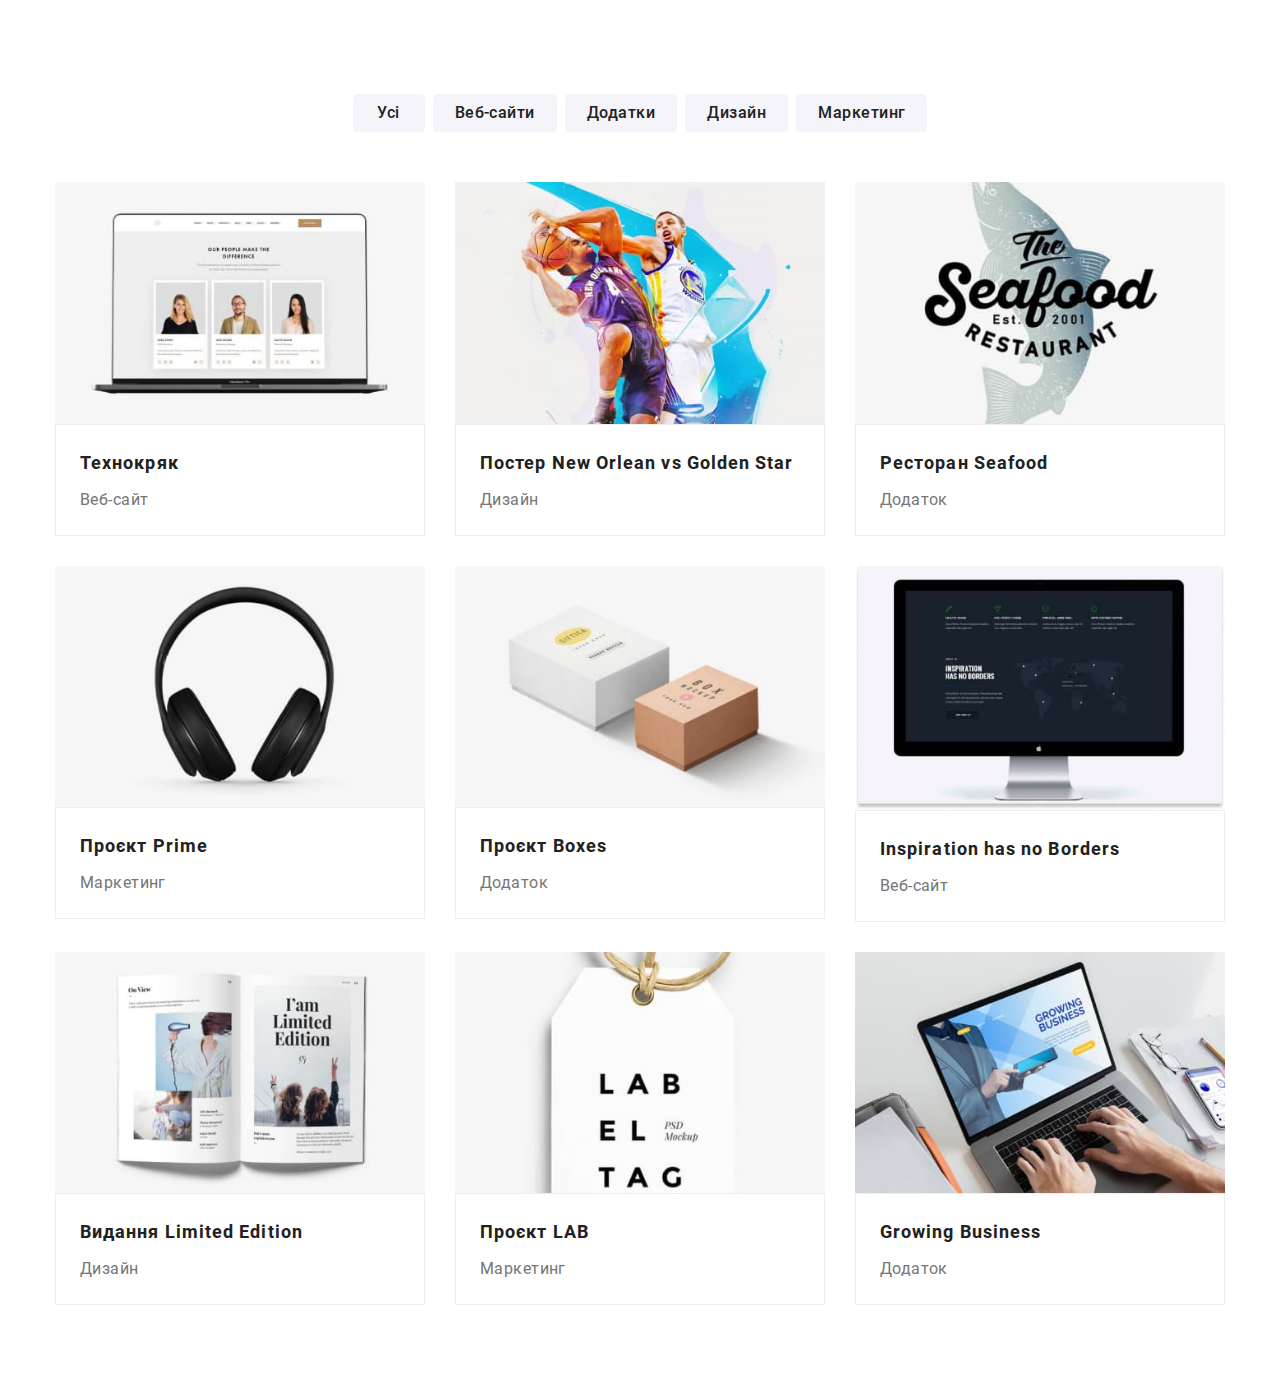
==== commit bda0a57e: "saving" ====
--- a/portfolio.html
+++ b/portfolio.html
@@ -62,27 +62,19 @@
           <h1 class="visually-hidden">Портфоліо</h1>
           <ul class="filter list">
             <li class="filter__item">
-              <button class="filter__button button" type="button">Усі</button>
+              <button class="filter__button" type="button">Усі</button>
             </li>
             <li class="filter__item">
-              <button class="filter__button button" type="button">
-                Веб-сайти
-              </button>
+              <button class="filter__button" type="button">Веб-сайти</button>
             </li>
             <li class="filter__item">
-              <button class="filter__button button" type="button">
-                Додатки
-              </button>
+              <button class="filter__button" type="button">Додатки</button>
             </li>
             <li class="filter__item">
-              <button class="filter__button button" type="button">
-                Дизайн
-              </button>
+              <button class="filter__button" type="button">Дизайн</button>
             </li>
             <li class="filter__item">
-              <button class="filter__button button" type="button">
-                Маркетинг
-              </button>
+              <button class="filter__button" type="button">Маркетинг</button>
             </li>
           </ul>
           <ul class="products list">
@@ -91,6 +83,10 @@
                 <div class="products__thumb thumb">
                   <img
                     class="products__image image-block"
+                    srcset="
+                      ./images/criak-img@2x.jpg 2x,
+                      ./images/criak-img@3x.jpg 3x
+                    "
                     src="./images/criak-img.jpg"
                     alt="Веб-сайт"
                     width="370"
@@ -113,6 +109,10 @@
                 <div class="products__thumb thumb">
                   <img
                     class="products__image image-block"
+                    srcset="
+                      ./images/poster-img@2x.jpg 2x,
+                      ./images/poster-img@3x.jpg 3x
+                    "
                     src="./images/poster-img.jpg"
                     alt="Постер"
                     width="370"
@@ -137,6 +137,10 @@
                 <div class="products__thumb thumb">
                   <img
                     class="products__image image-block"
+                    srcset="
+                      ./images/shark-img@2x.jpg 2x,
+                      ./images/shark-img@3x.jpg 3x
+                    "
                     src="./images/shark-img.jpg"
                     alt="Ресторан"
                     width="370"
@@ -161,6 +165,10 @@
                 <div class="products__thumb thumb">
                   <img
                     class="products__image image-block"
+                    srcset="
+                      ./images/headphones-img@2x.jpg 2x,
+                      ./images/headphones-img@3x.jpg 3x
+                    "
                     src="./images/headphones-img.jpg"
                     alt="Навушники"
                     width="370"
@@ -185,6 +193,10 @@
                 <div class="products__thumb thumb">
                   <img
                     class="products__image image-block"
+                    srcset="
+                      ./images/boxes-img@2x.jpg 2x,
+                      ./images/boxes-img@3x.jpg 3x
+                    "
                     src="./images/boxes-img.jpg"
                     alt="Коробки"
                     width="370"
@@ -209,6 +221,10 @@
                 <div class="products__thumb thumb">
                   <img
                     class="products__image image-block"
+                    srcset="
+                      ./images/mac-img@2x.jpg 2x,
+                      ./images/mac-img@3x.jpg 3x
+                    "
                     src="./images/mac-img.jpg"
                     alt="Веб-сайт"
                     width="370"
@@ -233,6 +249,10 @@
                 <div class="products__thumb thumb">
                   <img
                     class="products__image image-block"
+                    srcset="
+                      ./images/book-img@2x.jpg 2x,
+                      ./images/book-img@3x.jpg 3x
+                    "
                     src="./images/book-img.jpg"
                     alt="Книжка"
                     width="370"
@@ -257,6 +277,10 @@
                 <div class="products__thumb thumb">
                   <img
                     class="products__image image-block"
+                    srcset="
+                      ./images/lab-img@2x.jpg 2x,
+                      ./images/lab-img@3x.jpg 3x
+                    "
                     src="./images/lab-img.jpg"
                     alt="Стікер"
                     width="370"
@@ -281,6 +305,10 @@
                 <div class="products__thumb thumb">
                   <img
                     class="products__image image-block"
+                    srcset="
+                      ./images/macbook-img@2x.jpg 2x,
+                      ./images/macbook-img@3x.jpg 3x
+                    "
                     src="./images/macbook-img.jpg"
                     alt="Компʼютер"
                     width="370"
--- a/css/main.min.css
+++ b/css/main.min.css
@@ -1 +1 @@
-@font-face{font-family:"Raleway";font-style:normal;font-weight:400;src:url("../fonts/raleway-v28-latin_cyrillic-ext_cyrillic-regular.eot");src:local(""),url("../fonts/raleway-v28-latin_cyrillic-ext_cyrillic-regular.eot?#iefix") format("embedded-opentype"),url("../fonts/raleway-v28-latin_cyrillic-ext_cyrillic-regular.woff2") format("woff2"),url("../fonts/raleway-v28-latin_cyrillic-ext_cyrillic-regular.woff") format("woff"),url("../fonts/raleway-v28-latin_cyrillic-ext_cyrillic-regular.ttf") format("truetype"),url("../fonts/raleway-v28-latin_cyrillic-ext_cyrillic-regular.svg#Raleway") format("svg")}@font-face{font-family:"Raleway";font-style:normal;font-weight:700;src:url("../fonts/raleway-v28-latin_cyrillic-ext_cyrillic-700.eot");src:local(""),url("../fonts/raleway-v28-latin_cyrillic-ext_cyrillic-700.eot?#iefix") format("embedded-opentype"),url("../fonts/raleway-v28-latin_cyrillic-ext_cyrillic-700.woff2") format("woff2"),url("../fonts/raleway-v28-latin_cyrillic-ext_cyrillic-700.woff") format("woff"),url("../fonts/raleway-v28-latin_cyrillic-ext_cyrillic-700.ttf") format("truetype"),url("../fonts/raleway-v28-latin_cyrillic-ext_cyrillic-700.svg#Raleway") format("svg")}@font-face{font-family:"Roboto";font-style:normal;font-weight:400;src:url("../fonts/roboto-v30-latin_cyrillic-regular.eot");src:local(""),url("../fonts/roboto-v30-latin_cyrillic-regular.eot?#iefix") format("embedded-opentype"),url("../fonts/roboto-v30-latin_cyrillic-regular.woff2") format("woff2"),url("../fonts/roboto-v30-latin_cyrillic-regular.woff") format("woff"),url("../fonts/roboto-v30-latin_cyrillic-regular.ttf") format("truetype"),url("../fonts/roboto-v30-latin_cyrillic-regular.svg#Roboto") format("svg")}@font-face{font-family:"Roboto";font-style:normal;font-weight:500;src:url("../fonts/roboto-v30-latin_cyrillic-500.eot");src:local(""),url("../fonts/roboto-v30-latin_cyrillic-500.eot?#iefix") format("embedded-opentype"),url("../fonts/roboto-v30-latin_cyrillic-500.woff2") format("woff2"),url("../fonts/roboto-v30-latin_cyrillic-500.woff") format("woff"),url("../fonts/roboto-v30-latin_cyrillic-500.ttf") format("truetype"),url("../fonts/roboto-v30-latin_cyrillic-500.svg#Roboto") format("svg")}@font-face{font-family:"Roboto";font-style:normal;font-weight:700;src:url("../fonts/roboto-v30-latin_cyrillic-700.eot");src:local(""),url("../fonts/roboto-v30-latin_cyrillic-700.eot?#iefix") format("embedded-opentype"),url("../fonts/roboto-v30-latin_cyrillic-700.woff2") format("woff2"),url("../fonts/roboto-v30-latin_cyrillic-700.woff") format("woff"),url("../fonts/roboto-v30-latin_cyrillic-700.ttf") format("truetype"),url("../fonts/roboto-v30-latin_cyrillic-700.svg#Roboto") format("svg")}@font-face{font-family:"Roboto";font-style:normal;font-weight:900;src:url("../fonts/roboto-v30-latin_cyrillic-900.eot");src:local(""),url("../fonts/roboto-v30-latin_cyrillic-900.eot?#iefix") format("embedded-opentype"),url("../fonts/roboto-v30-latin_cyrillic-900.woff2") format("woff2"),url("../fonts/roboto-v30-latin_cyrillic-900.woff") format("woff"),url("../fonts/roboto-v30-latin_cyrillic-900.ttf") format("truetype"),url("../fonts/roboto-v30-latin_cyrillic-900.svg#Roboto") format("svg")}/*! modern-normalize v1.1.0 | MIT License | https://github.com/sindresorhus/modern-normalize */*,::after,::before{box-sizing:border-box}html{-moz-tab-size:4;-o-tab-size:4;tab-size:4}html{line-height:1.15;-webkit-text-size-adjust:100%}body{margin:0}body{font-family:system-ui,-apple-system,"Segoe UI",Roboto,Helvetica,Arial,sans-serif,"Apple Color Emoji","Segoe UI Emoji"}hr{height:0;color:inherit}abbr[title]{-webkit-text-decoration:underline dotted;text-decoration:underline dotted}b,strong{font-weight:bolder}code,kbd,pre,samp{font-family:ui-monospace,SFMono-Regular,Consolas,"Liberation Mono",Menlo,monospace;font-size:1em}small{font-size:80%}sub,sup{font-size:75%;line-height:0;position:relative;vertical-align:baseline}sub{bottom:-0.25em}sup{top:-0.5em}table{text-indent:0;border-color:inherit}button,input,optgroup,select,textarea{font-family:inherit;font-size:100%;line-height:1.15;margin:0}button,select{text-transform:none}[type=button],[type=reset],[type=submit],button{-webkit-appearance:button}::-moz-focus-inner{border-style:none;padding:0}:-moz-focusring{outline:1px dotted ButtonText}:-moz-ui-invalid{box-shadow:none}legend{padding:0}progress{vertical-align:baseline}::-webkit-inner-spin-button,::-webkit-outer-spin-button{height:auto}[type=search]{-webkit-appearance:textfield;outline-offset:-2px}::-webkit-search-decoration{-webkit-appearance:none}::-webkit-file-upload-button{-webkit-appearance:button;font:inherit}summary{display:list-item}.hero__title,.hero,.form__button,.container{margin-left:auto;margin-right:auto}.footer-form__button,.clients-list__link,.advantage-list__container,.form__checkbox-label,.socials__link,.close-btn{display:flex;justify-content:center;align-items:center}.visually-hidden{position:absolute;white-space:nowrap;width:1px;height:1px;overflow:hidden;border:0;padding:0;clip:rect(0 0 0 0);-webkit-clip-path:inset(50%);clip-path:inset(50%);margin:-1px}p,h1,h2,h3,h4,h5,h6{margin:0}ul{margin:0;padding-left:0}.image-block{display:block;max-width:100%;height:auto;width:100%}.list{list-style:none}.link{text-decoration:none}.address{font-style:normal}body{font-family:"Roboto",sans-serif;font-size:14px;letter-spacing:.03em;color:#757575;background-color:#fff}.container{width:100%;padding-left:15px;padding-right:15px}@media screen and (min-width: 480px){.container{width:480px}}@media screen and (min-width: 768px){.container{width:768px}}@media screen and (min-width: 1200px){.container{width:1200px}}.section{padding:60px 0}@media screen and (min-width: 1200px){.section{padding:94px 0}}.icons{fill:currentColor}.section-title{margin-bottom:30px;font-size:28px;line-height:1.1785714286;text-align:center;color:#212121}@media screen and (min-width: 1200px){.section-title{margin-bottom:50px;font-size:36px;line-height:1.1666666667}}.logo{font-family:"Raleway",sans-serif;font-weight:700;font-size:26px;line-height:1.1923076923;letter-spacing:.03em}.logo--dark{color:#000}.logo--light{color:#fff}.logo__accent{color:#2196f3}.button{padding:0;border:none;border-radius:4px;font-family:inherit;font-weight:700;font-size:16px;line-height:1.875;letter-spacing:.06em;background-color:#2196f3;color:#fff;cursor:pointer}.close-btn{position:absolute;top:8px;right:8px;width:30px;height:30px;padding:0;border:1px solid rgba(0,0,0,.1);border-radius:50%;background-color:rgba(0,0,0,0);cursor:pointer;transition:fill 250ms cubic-bezier(0.4, 0, 0.2, 1)}.close-btn:hover,.close-btn:focus{fill:#2196f3}.socials{display:flex;justify-content:center;gap:10px}.socials__item{width:44px;height:44px}.socials__link{transition:background-color 250ms cubic-bezier(0.4, 0, 0.2, 1);width:100%;height:100%;border-radius:50%}.socials__link:hover,.socials__link:focus{background-color:#2196f3}.socials__icon{transition:fill 250ms cubic-bezier(0.4, 0, 0.2, 1)}.socials__link:hover .socials__icon,.socials__link:focus .socials__icon{fill:#fff}.socials__link--dark{color:#afb1b8}.socials__link--light{color:#fff;background-color:rgba(255,255,255,.1)}.socials__link--light:hover,.socials__link--light:focus{background-color:#2196f3}.backdrop{position:fixed;top:0;left:0;width:100vw;height:100vh;transform:scaleX(1);opacity:1;transition:opacity 250ms cubic-bezier(0.4, 0, 0.2, 1),transform 250ms cubic-bezier(0.4, 0, 0.2, 1),visibility 250ms cubic-bezier(0.4, 0, 0.2, 1);background-color:rgba(0,0,0,.2)}.is-hidden{visibility:hidden;transform:scaleX(0);opacity:0;pointer-events:none}.modal{padding:40px;position:absolute;top:50%;left:50%;width:528px;height:581px;transform:translate(-50%, -50%);transition:transform 250ms cubic-bezier(0.4, 0, 0.2, 1);background-color:#fff;box-shadow:0px 1px 3px rgba(0,0,0,.12),0px 1px 1px rgba(0,0,0,.14),0px 2px 1px rgba(0,0,0,.2);border-radius:4px}.backdrop.is-hidden .modal{transform:translate(-50%, 100%)}.modal__text{margin-bottom:12px;font-weight:700;font-size:20px;line-height:1.15;text-align:center;color:#212121}.form__label{display:block}.form__label:nth-child(-n+3){margin-bottom:10px}.form__label:nth-child(4){margin-bottom:17px}.form__container{display:block;position:relative}.form__text{display:block;margin-bottom:4px;font-size:12px;line-height:1.1666666667;letter-spacing:.01em}.form__input,.form__textarea{display:block;outline:none;color:#212121}.form__input{width:100%;padding:11px 12px;padding-left:42px;border:1px solid rgba(33,33,33,.2);border-radius:4px;transition:border-color 250ms cubic-bezier(0.4, 0, 0.2, 1)}.form__label:focus-within .form__input:nth-child(-n+3){border-color:#2196f3}.form__icon{position:absolute;top:50%;left:12px;transform:translateY(-50%);fill:#212121;transition:fill 250ms cubic-bezier(0.4, 0, 0.2, 1)}.form__label:focus-within .form__icon{fill:#2196f3}.form__textarea{resize:none;width:448px;min-height:120px;padding:12px 16px;border:1px solid rgba(33,33,33,.2);border-radius:4px;transition:border-color 250ms cubic-bezier(0.4, 0, 0.2, 1)}.form__label:focus-within .form__textarea{border-color:#2196f3}.form__textarea::-moz-placeholder{font-size:12px;line-height:1.1666666667;letter-spacing:.01em;font-size:12px;line-height:1.1666666667;letter-spacing:.01em;color:rgba(117,117,117,.5)}.form__textarea:-ms-input-placeholder{font-size:12px;line-height:1.1666666667;letter-spacing:.01em;font-size:12px;line-height:1.1666666667;letter-spacing:.01em;color:rgba(117,117,117,.5)}.form__textarea::placeholder{font-size:12px;line-height:1.1666666667;letter-spacing:.01em;font-size:12px;line-height:1.1666666667;letter-spacing:.01em;color:rgba(117,117,117,.5)}.form__checkbox-label{gap:8.38px;margin-bottom:30px}.checkbox-label__text{margin-bottom:0;font-size:14px;line-height:1.7142857143;letter-spacing:.03em}.checkbox-label__input{position:absolute;white-space:nowrap;width:1px;height:1px;overflow:hidden;border:0;padding:0;clip:rect(0 0 0 0);-webkit-clip-path:inset(50%);clip-path:inset(50%);margin:-1px}.checkbox-label__icon{border:2px solid #212121;border-radius:2px;fill:rgba(0,0,0,0);transition:fill 250ms cubic-bezier(0.4, 0, 0.2, 1),border-color 250ms cubic-bezier(0.4, 0, 0.2, 1),background-color 250ms cubic-bezier(0.4, 0, 0.2, 1)}.checkbox-label__input:checked+.checkbox-label__icon{fill:#fff;border-color:rgba(0,0,0,0);background-color:#2196f3}.checkbox-label__input:checked+.checkbox-label__icon{fill:#fff;border-color:rgba(0,0,0,0);background-color:#2196f3}.checkbox-label__input:focus+.checkbox-label__icon{outline:1px solid #2196f3}.checkbox-label__link{color:#2196f3;text-decoration:underline;text-underline-offset:3px}.form__button{display:block;min-width:200px;height:50px;box-shadow:0px 4px 4px rgba(0,0,0,.15);transition:background-color 250ms cubic-bezier(0.4, 0, 0.2, 1),box-shadow 250ms cubic-bezier(0.4, 0, 0.2, 1)}.form__button:hover,.form__button:focus{background-color:#188ce8;box-shadow:0px 4px 4px rgba(0,0,0,.15);box-shadow:none}.header{border-bottom:1px solid #ececec}.header__container{display:flex;align-items:center}.header__nav{display:flex;align-items:center}.header__logo{padding-top:24px;padding-bottom:25px}.header__nav-list{display:flex;align-items:center;margin-left:93px;gap:50px}.nav-list__link{display:block;padding:32px 0;font-weight:500;font-size:14px;line-height:1.1428571429;letter-spacing:.02em;transition:color 250ms cubic-bezier(0.4, 0, 0.2, 1);position:relative;color:#212121}.nav-list__link:hover,.nav-list__link:focus{color:#2196f3}.nav-list__link::after{content:"";position:absolute;left:0;transform:scaleX(0);bottom:-1px;width:100%;height:4px;border-radius:2px;background-color:#2196f3;transition:transform 250ms cubic-bezier(0.4, 0, 0.2, 1)}.nav-list__link:hover::after,.nav-list__link:focus::after{transform:scaleX(1)}.nav-list__link--current{color:#2196f3}.nav-list__link--current::after{content:"";position:absolute;left:0;bottom:-1px;transform:scaleX(1);width:100%;height:4px;border-radius:2px;background-color:#2196f3}.header__contacts-list{display:flex;margin-left:auto;align-items:center;gap:30px}.contacts-list__link{display:flex;align-items:center;color:currentColor;transition:color 250ms cubic-bezier(0.4, 0, 0.2, 1)}.contacts-list__link:hover,.contacts-list__link:focus{color:#2196f3}.contacts-list__link:hover .contacts-list__icon,.contacts-list__link:focus .contacts-list__icon{fill:currentColor}.contacts-list__icon{margin-right:10px}.hero{max-width:1600px;padding:118px 0;background-image:linear-gradient(rgba(47, 48, 58, 0.4), rgba(47, 48, 58, 0.4)),url(../../images/img-hero-480.jpg);background-position:center;background-repeat:no-repeat;background-size:cover;background-color:#2f303a;text-align:center}@media screen and (min-device-pixel-ratio: 2),(-webkit-min-device-pixel-ratio: 2),(min-resolution: 192dpi),(min-resolution: 2dppx){.hero{background-image:linear-gradient(rgba(47, 48, 58, 0.4), rgba(47, 48, 58, 0.4)),url(../../images/img-hero-480@2x.jpg)}}@media screen and (min-device-pixel-ratio: 3),(-webkit-min-device-pixel-ratio: 3),(min-resolution: 288dpi),(min-resolution: 3dppx){.hero{background-image:linear-gradient(rgba(47, 48, 58, 0.4), rgba(47, 48, 58, 0.4)),url(../../images/img-hero-480@3x.jpg)}}@media screen and (min-width: 768px){.hero{background-image:linear-gradient(rgba(47, 48, 58, 0.4), rgba(47, 48, 58, 0.4)),url(../../images/img-hero-768.jpg)}}@media screen and (min-width: 768px)and (min-device-pixel-ratio: 2),screen and (min-width: 768px)and (-webkit-min-device-pixel-ratio: 2),screen and (min-width: 768px)and (min-resolution: 192dpi),screen and (min-width: 768px)and (min-resolution: 2dppx){.hero{background-image:linear-gradient(rgba(47, 48, 58, 0.4), rgba(47, 48, 58, 0.4)),url(../../images/img-hero-768@2x.jpg)}}@media screen and (min-width: 768px)and (min-device-pixel-ratio: 3),screen and (min-width: 768px)and (-webkit-min-device-pixel-ratio: 3),screen and (min-width: 768px)and (min-resolution: 288dpi),screen and (min-width: 768px)and (min-resolution: 3dppx){.hero{background-image:linear-gradient(rgba(47, 48, 58, 0.4), rgba(47, 48, 58, 0.4)),url(../../images/img-hero-768@3x.jpg)}}@media screen and (min-width: 1200px){.hero{padding:200px 0;background-image:linear-gradient(rgba(47, 48, 58, 0.4), rgba(47, 48, 58, 0.4)),url(../../images/img-hero-1200.jpg)}}@media screen and (min-width: 1200px)and (min-device-pixel-ratio: 2),screen and (min-width: 1200px)and (-webkit-min-device-pixel-ratio: 2),screen and (min-width: 1200px)and (min-resolution: 192dpi),screen and (min-width: 1200px)and (min-resolution: 2dppx){.hero{background-image:linear-gradient(rgba(47, 48, 58, 0.4), rgba(47, 48, 58, 0.4)),url(../../images/img-hero-1200@2x.jpg)}}@media screen and (min-width: 1200px)and (min-device-pixel-ratio: 3),screen and (min-width: 1200px)and (-webkit-min-device-pixel-ratio: 3),screen and (min-width: 1200px)and (min-resolution: 288dpi),screen and (min-width: 1200px)and (min-resolution: 3dppx){.hero{background-image:linear-gradient(rgba(47, 48, 58, 0.4), rgba(47, 48, 58, 0.4)),url(../../images/img-hero-1200@3x.jpg)}}.hero__title{max-width:360px;margin-bottom:30px;font-weight:900;font-size:26px;line-height:1.6153846154;letter-spacing:.06em;text-transform:uppercase;color:#fff}@media screen and (min-width: 1200px){.hero__title{max-width:696px;font-weight:900;font-size:44px;line-height:1.3636363636;letter-spacing:.06em}}.hero__button{min-width:200px;height:50px;box-shadow:0px 4px 4px rgba(0,0,0,.15);transition:background-color 250ms cubic-bezier(0.4, 0, 0.2, 1)}@media screen and (min-width: 1200px){.hero__button{min-width:216px}}.hero__button:hover,.hero__button:focus{background-color:#188ce8}.advantage-list{display:flex;flex-wrap:wrap;gap:30px}.advantage-list__item{width:100%}@media screen and (min-width: 768px){.advantage-list__item{width:calc((100% - 30px)/2)}}@media screen and (min-width: 1200px){.advantage-list__item{width:calc((100% - 90px)/4)}}.advantage-list__container{width:100%;height:120px;margin-bottom:30px;background-color:#f5f4fa;border-radius:4px}.advantage-list__title{margin-bottom:10px;font-size:14px;line-height:1.1428571429;color:#212121}@media screen and (max-width: 767px){.advantage-list__title{text-align:center}}.advantage-list__text{line-height:1.7142857143}.works{padding-top:0}@media screen and (max-width: 1199px){.works{position:absolute;white-space:nowrap;width:1px;height:1px;overflow:hidden;border:0;padding:0;clip:rect(0 0 0 0);-webkit-clip-path:inset(50%);clip-path:inset(50%);margin:-1px}}.works-list{display:flex;gap:30px}.works-list__item{position:relative;width:calc((100% - 60px)/3)}.works-list__text{position:absolute;width:100%;bottom:0;padding:27px 0;text-align:center;font-weight:700;font-size:14px;line-height:1.1428571429;text-transform:uppercase;color:#fff;background-color:rgba(47,48,58,.8)}.teams{background-color:#f5f4fa}.cards{display:flex;flex-wrap:wrap;gap:30px}.cards__item{width:100%;background-color:#fff;box-shadow:0px 1px 3px rgba(0,0,0,.12),0px 1px 1px rgba(0,0,0,.14),0px 2px 1px rgba(0,0,0,.2);border-radius:0px 0px 4px 4px}@media screen and (min-width: 768px){.cards__item{width:calc((100% - 30px)/2)}}@media screen and (min-width: 1200px){.cards__item{width:calc((100% - 90px)/4)}}.cards__container{padding:30px 0;text-align:center}.cards__title{margin-bottom:10px;font-weight:500;font-size:16px;line-height:1.1875;color:#212121}.cards__text{margin-bottom:16px;font-size:16px;line-height:1.1875}.clients-list{display:flex;justify-content:center;flex-wrap:wrap;gap:30px}.clients-list__item{width:calc((100% - 30px)/2);height:92px}@media screen and (min-width: 768px){.clients-list__item{width:calc((100% - 60px)/3)}}@media screen and (min-width: 1200px){.clients-list__item{width:calc((100% - 150px)/6)}}.clients-list__link{width:100%;height:100%;border:1px solid #afb1b8;border-radius:4px;color:#afb1b8;transition:border-color 250ms cubic-bezier(0.4, 0, 0.2, 1)}.clients-list__link:hover,.clients-list__link:focus{border-color:#2196f3}.clients-list__link:hover .clients-list__icon,.clients-list__link:focus .clients-list__icon{fill:#2196f3}.clients-list__icon{transition:fill 250ms cubic-bezier(0.4, 0, 0.2, 1)}.filter{display:flex;flex-wrap:wrap;-moz-column-gap:8px;column-gap:8px;margin-bottom:40px}@media screen and (max-width: 767px){.filter{row-gap:15px;max-width:326px}}@media screen and (min-width: 768px){.filter{margin-bottom:30px;justify-content:center}}@media screen and (min-width: 1200px){.filter{margin-bottom:50px}}.filter__button{padding:6px 22px;font-weight:500;font-size:16px;line-height:1.625;letter-spacing:.03em;background-color:#f5f4fa;color:#212121;transition:background-color 250ms cubic-bezier(0.4, 0, 0.2, 1),color 250ms cubic-bezier(0.4, 0, 0.2, 1),box-shadow 250ms cubic-bezier(0.4, 0, 0.2, 1)}.filter__item:first-child .filter__button{padding:6px 24.8px}.filter__button:hover,.filter__button:focus{background-color:#2196f3;color:#fff;box-shadow:0px 3px 1px rgba(0,0,0,.1),0px 1px 2px rgba(0,0,0,.08),0px 2px 2px rgba(0,0,0,.12)}.products{display:flex;flex-wrap:wrap;gap:30px}.products__item{width:100%}@media screen and (min-width: 768px){.products__item{width:calc((100% - 30px)/2)}}@media screen and (min-width: 1200px){.products__item{width:calc((100% - 60px)/3)}}.products__link{display:block;transition:box-shadow 250ms cubic-bezier(0.4, 0, 0.2, 1)}.products__link:hover,.products__link:focus{box-shadow:0px 1px 1px rgba(0,0,0,.12),0px 4px 4px rgba(0,0,0,.06),1px 4px 6px rgba(0,0,0,.16)}.products__link:hover .thumb__text,.products__link:focus .thumb__text{transform:translateY(0)}.products__thumb{position:relative;overflow:hidden}.thumb__text{position:absolute;top:0;left:0;width:100%;height:100%;display:flex;align-items:center;padding:0 24px;transform:translateY(100%);transition:transform 250ms cubic-bezier(0.4, 0, 0.2, 1);font-size:18px;line-height:1.5555555556;color:#fff;background-color:rgba(33,150,243,.9)}@media screen and (max-width: 330px){.thumb__text{font-size:16px;line-height:1.625}}.products__container{padding:20px 24px;border:1px solid #eee;background-color:#fff}@media screen and (min-width: 768px)and (max-width: 1199px){.products__item:nth-child(1) .products__container{padding-bottom:56px}}.products__title{margin-bottom:4px;font-size:18px;line-height:2;letter-spacing:.06em;color:#212121}.products__text{font-size:16px;line-height:1.875;color:#757575}.footer{padding:60px 0;background-color:#2f303a}.footer__container{display:flex;align-items:baseline}.footer__logo{display:block;margin-bottom:20px}.address-list__item:not(:last-child){margin-bottom:9px}.address-list__link{transition:color 250ms cubic-bezier(0.4, 0, 0.2, 1);line-height:1.7142857143;color:rgba(255,255,255,.6)}.address-list__link:hover,.address-list__link:focus{color:#2196f3}.address-list__link--light{color:#fff}.footer__socials-container{margin-left:70px}.socials-container__text{margin-bottom:20px;font-weight:700;font-size:14px;line-height:1.1428571429;text-transform:uppercase;color:#fff}.footer-form{display:flex;gap:12px;margin-left:auto}.footer-form__text{display:block;margin-bottom:20px;font-weight:700;font-size:14px;line-height:1.1428571429;text-transform:uppercase;color:#fff}.footer-form__input{width:358px;padding:16px 16px;border:1px solid rgba(255,255,255,.3);filter:drop-shadow(0px 4px 4px rgba(0, 0, 0, 0.15));border-radius:4px;color:#fff;background-color:rgba(0,0,0,0)}.footer-form__input::-moz-placeholder{font-size:16px;line-height:1.25;color:rgba(255,255,255,.6);background-color:rgba(0,0,0,0)}.footer-form__input:-ms-input-placeholder{font-size:16px;line-height:1.25;color:rgba(255,255,255,.6);background-color:rgba(0,0,0,0)}.footer-form__input::placeholder{font-size:16px;line-height:1.25;color:rgba(255,255,255,.6);background-color:rgba(0,0,0,0)}.footer-form__button{align-self:flex-end;gap:10px;min-width:200px;height:50px;box-shadow:0px 4px 4px rgba(0,0,0,.15)}/*# sourceMappingURL=main.min.css.map */+@font-face{font-family:"Raleway";font-style:normal;font-weight:400;src:url("../fonts/raleway-v28-latin_cyrillic-ext_cyrillic-regular.eot");src:local(""),url("../fonts/raleway-v28-latin_cyrillic-ext_cyrillic-regular.eot?#iefix") format("embedded-opentype"),url("../fonts/raleway-v28-latin_cyrillic-ext_cyrillic-regular.woff2") format("woff2"),url("../fonts/raleway-v28-latin_cyrillic-ext_cyrillic-regular.woff") format("woff"),url("../fonts/raleway-v28-latin_cyrillic-ext_cyrillic-regular.ttf") format("truetype"),url("../fonts/raleway-v28-latin_cyrillic-ext_cyrillic-regular.svg#Raleway") format("svg")}@font-face{font-family:"Raleway";font-style:normal;font-weight:700;src:url("../fonts/raleway-v28-latin_cyrillic-ext_cyrillic-700.eot");src:local(""),url("../fonts/raleway-v28-latin_cyrillic-ext_cyrillic-700.eot?#iefix") format("embedded-opentype"),url("../fonts/raleway-v28-latin_cyrillic-ext_cyrillic-700.woff2") format("woff2"),url("../fonts/raleway-v28-latin_cyrillic-ext_cyrillic-700.woff") format("woff"),url("../fonts/raleway-v28-latin_cyrillic-ext_cyrillic-700.ttf") format("truetype"),url("../fonts/raleway-v28-latin_cyrillic-ext_cyrillic-700.svg#Raleway") format("svg")}@font-face{font-family:"Roboto";font-style:normal;font-weight:400;src:url("../fonts/roboto-v30-latin_cyrillic-regular.eot");src:local(""),url("../fonts/roboto-v30-latin_cyrillic-regular.eot?#iefix") format("embedded-opentype"),url("../fonts/roboto-v30-latin_cyrillic-regular.woff2") format("woff2"),url("../fonts/roboto-v30-latin_cyrillic-regular.woff") format("woff"),url("../fonts/roboto-v30-latin_cyrillic-regular.ttf") format("truetype"),url("../fonts/roboto-v30-latin_cyrillic-regular.svg#Roboto") format("svg")}@font-face{font-family:"Roboto";font-style:normal;font-weight:500;src:url("../fonts/roboto-v30-latin_cyrillic-500.eot");src:local(""),url("../fonts/roboto-v30-latin_cyrillic-500.eot?#iefix") format("embedded-opentype"),url("../fonts/roboto-v30-latin_cyrillic-500.woff2") format("woff2"),url("../fonts/roboto-v30-latin_cyrillic-500.woff") format("woff"),url("../fonts/roboto-v30-latin_cyrillic-500.ttf") format("truetype"),url("../fonts/roboto-v30-latin_cyrillic-500.svg#Roboto") format("svg")}@font-face{font-family:"Roboto";font-style:normal;font-weight:700;src:url("../fonts/roboto-v30-latin_cyrillic-700.eot");src:local(""),url("../fonts/roboto-v30-latin_cyrillic-700.eot?#iefix") format("embedded-opentype"),url("../fonts/roboto-v30-latin_cyrillic-700.woff2") format("woff2"),url("../fonts/roboto-v30-latin_cyrillic-700.woff") format("woff"),url("../fonts/roboto-v30-latin_cyrillic-700.ttf") format("truetype"),url("../fonts/roboto-v30-latin_cyrillic-700.svg#Roboto") format("svg")}@font-face{font-family:"Roboto";font-style:normal;font-weight:900;src:url("../fonts/roboto-v30-latin_cyrillic-900.eot");src:local(""),url("../fonts/roboto-v30-latin_cyrillic-900.eot?#iefix") format("embedded-opentype"),url("../fonts/roboto-v30-latin_cyrillic-900.woff2") format("woff2"),url("../fonts/roboto-v30-latin_cyrillic-900.woff") format("woff"),url("../fonts/roboto-v30-latin_cyrillic-900.ttf") format("truetype"),url("../fonts/roboto-v30-latin_cyrillic-900.svg#Roboto") format("svg")}/*! modern-normalize v1.1.0 | MIT License | https://github.com/sindresorhus/modern-normalize */*,::after,::before{box-sizing:border-box}html{-moz-tab-size:4;-o-tab-size:4;tab-size:4}html{line-height:1.15;-webkit-text-size-adjust:100%}body{margin:0}body{font-family:system-ui,-apple-system,"Segoe UI",Roboto,Helvetica,Arial,sans-serif,"Apple Color Emoji","Segoe UI Emoji"}hr{height:0;color:inherit}abbr[title]{-webkit-text-decoration:underline dotted;text-decoration:underline dotted}b,strong{font-weight:bolder}code,kbd,pre,samp{font-family:ui-monospace,SFMono-Regular,Consolas,"Liberation Mono",Menlo,monospace;font-size:1em}small{font-size:80%}sub,sup{font-size:75%;line-height:0;position:relative;vertical-align:baseline}sub{bottom:-0.25em}sup{top:-0.5em}table{text-indent:0;border-color:inherit}button,input,optgroup,select,textarea{font-family:inherit;font-size:100%;line-height:1.15;margin:0}button,select{text-transform:none}[type=button],[type=reset],[type=submit],button{-webkit-appearance:button}::-moz-focus-inner{border-style:none;padding:0}:-moz-focusring{outline:1px dotted ButtonText}:-moz-ui-invalid{box-shadow:none}legend{padding:0}progress{vertical-align:baseline}::-webkit-inner-spin-button,::-webkit-outer-spin-button{height:auto}[type=search]{-webkit-appearance:textfield;outline-offset:-2px}::-webkit-search-decoration{-webkit-appearance:none}::-webkit-file-upload-button{-webkit-appearance:button;font:inherit}summary{display:list-item}.hero__title,.hero,.form__button,.container{margin-left:auto;margin-right:auto}.footer-form__button,.clients-list__link,.advantage-list__container,.form__checkbox-label,.socials__link,.close-btn{display:flex;justify-content:center;align-items:center}.visually-hidden{position:absolute;white-space:nowrap;width:1px;height:1px;overflow:hidden;border:0;padding:0;clip:rect(0 0 0 0);-webkit-clip-path:inset(50%);clip-path:inset(50%);margin:-1px}p,h1,h2,h3,h4,h5,h6{margin:0}ul{margin:0;padding-left:0}.image-block{display:block;max-width:100%;height:auto;width:100%}.list{list-style:none}.link{text-decoration:none}.address{font-style:normal}body{font-family:"Roboto",sans-serif;font-size:14px;letter-spacing:.03em;color:#757575;background-color:#fff}body.modal-open{overflow:hidden}.container{width:100%;padding-left:15px;padding-right:15px}@media screen and (min-width: 480px){.container{width:480px}}@media screen and (min-width: 768px){.container{width:768px}}@media screen and (min-width: 1200px){.container{width:1200px}}.section{padding:60px 0}@media screen and (min-width: 1200px){.section{padding:94px 0}}.icons{fill:currentColor}.section-title{margin-bottom:30px;font-size:28px;line-height:1.1785714286;text-align:center;color:#212121}@media screen and (min-width: 1200px){.section-title{margin-bottom:50px;font-size:36px;line-height:1.1666666667}}.logo{font-family:"Raleway",sans-serif;font-weight:700;font-size:26px;line-height:1.1923076923;letter-spacing:.03em}.logo--dark{color:#000}.logo--light{color:#fff}.logo__accent{color:#2196f3}.button{min-width:200px;height:50px;padding:0;border:none;border-radius:4px;font-family:inherit;font-weight:700;font-size:16px;line-height:1.875;letter-spacing:.06em;background-color:#2196f3;color:#fff;cursor:pointer}.close-btn{position:absolute;top:8px;right:8px;width:30px;height:30px;padding:0;border:1px solid rgba(0,0,0,.1);border-radius:50%;background-color:rgba(0,0,0,0);cursor:pointer;transition:fill 250ms cubic-bezier(0.4, 0, 0.2, 1)}.close-btn:hover,.close-btn:focus{fill:#2196f3}.socials{display:flex;justify-content:center;gap:10px}.socials__item{width:44px;height:44px}.socials__link{transition:background-color 250ms cubic-bezier(0.4, 0, 0.2, 1);width:100%;height:100%;border-radius:50%}.socials__link:hover,.socials__link:focus{background-color:#2196f3}.socials__icon{transition:fill 250ms cubic-bezier(0.4, 0, 0.2, 1)}.socials__link:hover .socials__icon,.socials__link:focus .socials__icon{fill:#fff}.socials__link--dark{color:#afb1b8}.socials__link--light{color:#fff;background-color:rgba(255,255,255,.1)}.socials__link--light:hover,.socials__link--light:focus{background-color:#2196f3}.backdrop{position:fixed;top:0;left:0;width:100vw;height:100vh;transform:scaleX(1);opacity:1;transition:opacity 250ms cubic-bezier(0.4, 0, 0.2, 1),transform 250ms cubic-bezier(0.4, 0, 0.2, 1),visibility 250ms cubic-bezier(0.4, 0, 0.2, 1);background-color:rgba(0,0,0,.2);overflow-y:scroll}.is-hidden{visibility:hidden;transform:scaleX(0);opacity:0;pointer-events:none}.modal{padding:40px;position:absolute;top:50%;left:50%;width:100%;transform:translate(-50%, -50%);transition:transform 250ms cubic-bezier(0.4, 0, 0.2, 1);background-color:#fff;box-shadow:0px 1px 3px rgba(0,0,0,.12),0px 1px 1px rgba(0,0,0,.14),0px 2px 1px rgba(0,0,0,.2);border-radius:4px}@media screen and (min-width: 480px){.modal{width:450px;height:609px}}@media screen and (min-width: 1200px){.modal{width:528px;height:581px}}.backdrop.is-hidden .modal{transform:translate(-50%, 100%)}.modal__text{margin-bottom:12px;font-weight:700;font-size:20px;line-height:1.5;text-align:center;color:#212121}@media screen and (min-width: 1200px){.modal__text{font-weight:700;font-size:20px;line-height:1.15}}.form__label{display:block}.form__label:nth-child(-n+3){margin-bottom:10px}.form__label:nth-child(4){margin-bottom:17px}.form__container{display:block;position:relative}.form__text{display:block;margin-bottom:4px;font-size:12px;line-height:1.1666666667;letter-spacing:.01em}.form__input,.form__textarea{display:block;outline:none;color:#212121}.form__input{width:100%;padding:11px 12px;padding-left:42px;border:1px solid rgba(33,33,33,.2);border-radius:4px;transition:border-color 250ms cubic-bezier(0.4, 0, 0.2, 1)}.form__label:focus-within .form__input:nth-child(-n+3){border-color:#2196f3}.form__icon{position:absolute;top:50%;left:12px;transform:translateY(-50%);fill:#212121;transition:fill 250ms cubic-bezier(0.4, 0, 0.2, 1)}.form__label:focus-within .form__icon{fill:#2196f3}.form__textarea{resize:none;width:100%;min-height:120px;padding:12px 16px;border:1px solid rgba(33,33,33,.2);border-radius:4px;transition:border-color 250ms cubic-bezier(0.4, 0, 0.2, 1)}.form__label:focus-within .form__textarea{border-color:#2196f3}.form__textarea::-moz-placeholder{font-size:14px;line-height:1.1428571429;letter-spacing:.01em;font-size:12px;line-height:1.1666666667;letter-spacing:.01em;color:rgba(117,117,117,.5)}.form__textarea:-ms-input-placeholder{font-size:14px;line-height:1.1428571429;letter-spacing:.01em;font-size:12px;line-height:1.1666666667;letter-spacing:.01em;color:rgba(117,117,117,.5)}.form__textarea::placeholder{font-size:14px;line-height:1.1428571429;letter-spacing:.01em;font-size:12px;line-height:1.1666666667;letter-spacing:.01em;color:rgba(117,117,117,.5)}@media screen and (min-width: 1200px){.form__textarea::-moz-placeholder{font-size:12px;line-height:1.1666666667;letter-spacing:.01em}.form__textarea:-ms-input-placeholder{font-size:12px;line-height:1.1666666667;letter-spacing:.01em}.form__textarea::placeholder{font-size:12px;line-height:1.1666666667;letter-spacing:.01em}}.form__checkbox-label{gap:8.38px;margin-bottom:30px}.checkbox-label__text{margin-bottom:0;font-size:12px;line-height:1.1666666667;letter-spacing:.03em}@media screen and (min-width: 1200px){.checkbox-label__text{font-size:14px;line-height:1.7142857143;letter-spacing:.03em}}.checkbox-label__input{position:absolute;white-space:nowrap;width:1px;height:1px;overflow:hidden;border:0;padding:0;clip:rect(0 0 0 0);-webkit-clip-path:inset(50%);clip-path:inset(50%);margin:-1px}.checkbox-label__icon{border:2px solid #212121;border-radius:2px;fill:rgba(0,0,0,0);transition:fill 250ms cubic-bezier(0.4, 0, 0.2, 1),border-color 250ms cubic-bezier(0.4, 0, 0.2, 1),background-color 250ms cubic-bezier(0.4, 0, 0.2, 1)}.checkbox-label__input:checked+.checkbox-label__icon{fill:#fff;border-color:rgba(0,0,0,0);background-color:#2196f3}.checkbox-label__input:checked+.checkbox-label__icon{fill:#fff;border-color:rgba(0,0,0,0);background-color:#2196f3}.checkbox-label__input:focus+.checkbox-label__icon{outline:1px solid #2196f3}.checkbox-label__link{color:#2196f3;text-decoration:underline;text-underline-offset:3px}.form__button{display:block;min-width:200px;height:50px;box-shadow:0px 4px 4px rgba(0,0,0,.15);transition:background-color 250ms cubic-bezier(0.4, 0, 0.2, 1),box-shadow 250ms cubic-bezier(0.4, 0, 0.2, 1)}.form__button:hover,.form__button:focus{background-color:#188ce8;box-shadow:0px 4px 4px rgba(0,0,0,.15);box-shadow:none}.header{border-bottom:1px solid #ececec}.header__container{display:flex;align-items:center}.header__nav{display:flex;align-items:center}.header__logo{padding-top:24px;padding-bottom:25px}.header__nav-list{display:flex;align-items:center;margin-left:93px;gap:50px}.nav-list__link{display:block;padding:32px 0;font-weight:500;font-size:14px;line-height:1.1428571429;letter-spacing:.02em;transition:color 250ms cubic-bezier(0.4, 0, 0.2, 1);position:relative;color:#212121}.nav-list__link:hover,.nav-list__link:focus{color:#2196f3}.nav-list__link::after{content:"";position:absolute;left:0;transform:scaleX(0);bottom:-1px;width:100%;height:4px;border-radius:2px;background-color:#2196f3;transition:transform 250ms cubic-bezier(0.4, 0, 0.2, 1)}.nav-list__link:hover::after,.nav-list__link:focus::after{transform:scaleX(1)}.nav-list__link--current{color:#2196f3}.nav-list__link--current::after{content:"";position:absolute;left:0;bottom:-1px;transform:scaleX(1);width:100%;height:4px;border-radius:2px;background-color:#2196f3}.header__contacts-list{display:flex;margin-left:auto;align-items:center;gap:30px}.contacts-list__link{display:flex;align-items:center;color:currentColor;transition:color 250ms cubic-bezier(0.4, 0, 0.2, 1)}.contacts-list__link:hover,.contacts-list__link:focus{color:#2196f3}.contacts-list__link:hover .contacts-list__icon,.contacts-list__link:focus .contacts-list__icon{fill:currentColor}.contacts-list__icon{margin-right:10px}.hero{max-width:1600px;padding:118px 0;background-image:linear-gradient(rgba(47, 48, 58, 0.4), rgba(47, 48, 58, 0.4)),url(../../images/img-hero-480.jpg);background-position:center;background-repeat:no-repeat;background-size:cover;background-color:#2f303a;text-align:center}@media screen and (min-device-pixel-ratio: 2),(-webkit-min-device-pixel-ratio: 2),(min-resolution: 192dpi),(min-resolution: 2dppx){.hero{background-image:linear-gradient(rgba(47, 48, 58, 0.4), rgba(47, 48, 58, 0.4)),url(../../images/img-hero-480@2x.jpg)}}@media screen and (min-device-pixel-ratio: 3),(-webkit-min-device-pixel-ratio: 3),(min-resolution: 288dpi),(min-resolution: 3dppx){.hero{background-image:linear-gradient(rgba(47, 48, 58, 0.4), rgba(47, 48, 58, 0.4)),url(../../images/img-hero-480@3x.jpg)}}@media screen and (min-width: 768px){.hero{background-image:linear-gradient(rgba(47, 48, 58, 0.4), rgba(47, 48, 58, 0.4)),url(../../images/img-hero-768.jpg)}}@media screen and (min-width: 768px)and (min-device-pixel-ratio: 2),screen and (min-width: 768px)and (-webkit-min-device-pixel-ratio: 2),screen and (min-width: 768px)and (min-resolution: 192dpi),screen and (min-width: 768px)and (min-resolution: 2dppx){.hero{background-image:linear-gradient(rgba(47, 48, 58, 0.4), rgba(47, 48, 58, 0.4)),url(../../images/img-hero-768@2x.jpg)}}@media screen and (min-width: 768px)and (min-device-pixel-ratio: 3),screen and (min-width: 768px)and (-webkit-min-device-pixel-ratio: 3),screen and (min-width: 768px)and (min-resolution: 288dpi),screen and (min-width: 768px)and (min-resolution: 3dppx){.hero{background-image:linear-gradient(rgba(47, 48, 58, 0.4), rgba(47, 48, 58, 0.4)),url(../../images/img-hero-768@3x.jpg)}}@media screen and (min-width: 1200px){.hero{padding:200px 0;background-image:linear-gradient(rgba(47, 48, 58, 0.4), rgba(47, 48, 58, 0.4)),url(../../images/img-hero-1200.jpg)}}@media screen and (min-width: 1200px)and (min-device-pixel-ratio: 2),screen and (min-width: 1200px)and (-webkit-min-device-pixel-ratio: 2),screen and (min-width: 1200px)and (min-resolution: 192dpi),screen and (min-width: 1200px)and (min-resolution: 2dppx){.hero{background-image:linear-gradient(rgba(47, 48, 58, 0.4), rgba(47, 48, 58, 0.4)),url(../../images/img-hero-1200@2x.jpg)}}@media screen and (min-width: 1200px)and (min-device-pixel-ratio: 3),screen and (min-width: 1200px)and (-webkit-min-device-pixel-ratio: 3),screen and (min-width: 1200px)and (min-resolution: 288dpi),screen and (min-width: 1200px)and (min-resolution: 3dppx){.hero{background-image:linear-gradient(rgba(47, 48, 58, 0.4), rgba(47, 48, 58, 0.4)),url(../../images/img-hero-1200@3x.jpg)}}.hero__title{max-width:360px;margin-bottom:30px;font-weight:900;font-size:26px;line-height:1.6153846154;letter-spacing:.06em;text-transform:uppercase;color:#fff}@media screen and (min-width: 1200px){.hero__title{max-width:696px;font-weight:900;font-size:44px;line-height:1.3636363636;letter-spacing:.06em}}.hero__button{box-shadow:0px 4px 4px rgba(0,0,0,.15);transition:background-color 250ms cubic-bezier(0.4, 0, 0.2, 1)}@media screen and (min-width: 1200px){.hero__button{min-width:216px}}.hero__button:hover,.hero__button:focus{background-color:#188ce8}.advantage-list{display:flex;flex-wrap:wrap;gap:30px}.advantage-list__item{width:100%}@media screen and (min-width: 768px){.advantage-list__item{width:calc((100% - 30px)/2)}}@media screen and (min-width: 1200px){.advantage-list__item{width:calc((100% - 90px)/4)}}.advantage-list__container{width:100%;height:120px;margin-bottom:30px;background-color:#f5f4fa;border-radius:4px}.advantage-list__title{margin-bottom:10px;font-size:14px;line-height:1.1428571429;color:#212121}@media screen and (max-width: 767px){.advantage-list__title{text-align:center}}.advantage-list__text{line-height:1.7142857143}.works{padding-top:0}@media screen and (max-width: 1199px){.works{position:absolute;white-space:nowrap;width:1px;height:1px;overflow:hidden;border:0;padding:0;clip:rect(0 0 0 0);-webkit-clip-path:inset(50%);clip-path:inset(50%);margin:-1px}}.works-list{display:flex;gap:30px}.works-list__item{position:relative;width:calc((100% - 60px)/3)}.works-list__text{position:absolute;width:100%;bottom:0;padding:27px 0;text-align:center;font-weight:700;font-size:14px;line-height:1.1428571429;text-transform:uppercase;color:#fff;background-color:rgba(47,48,58,.8)}.teams{background-color:#f5f4fa}.cards{display:flex;flex-wrap:wrap;gap:30px}.cards__item{width:100%;background-color:#fff;box-shadow:0px 1px 3px rgba(0,0,0,.12),0px 1px 1px rgba(0,0,0,.14),0px 2px 1px rgba(0,0,0,.2);border-radius:0px 0px 4px 4px}@media screen and (min-width: 768px){.cards__item{width:calc((100% - 30px)/2)}}@media screen and (min-width: 1200px){.cards__item{width:calc((100% - 90px)/4)}}.cards__container{padding:30px 0;text-align:center}.cards__title{margin-bottom:10px;font-weight:500;font-size:16px;line-height:1.1875;color:#212121}.cards__text{margin-bottom:16px;font-size:16px;line-height:1.1875}.clients-list{display:flex;justify-content:center;flex-wrap:wrap;gap:30px}.clients-list__item{width:calc((100% - 30px)/2);height:92px}@media screen and (min-width: 768px){.clients-list__item{width:calc((100% - 60px)/3)}}@media screen and (min-width: 1200px){.clients-list__item{width:calc((100% - 150px)/6)}}.clients-list__link{width:100%;height:100%;border:1px solid #afb1b8;border-radius:4px;color:#afb1b8;transition:border-color 250ms cubic-bezier(0.4, 0, 0.2, 1)}.clients-list__link:hover,.clients-list__link:focus{border-color:#2196f3}.clients-list__link:hover .clients-list__icon,.clients-list__link:focus .clients-list__icon{fill:#2196f3}.clients-list__icon{transition:fill 250ms cubic-bezier(0.4, 0, 0.2, 1)}.filter{display:flex;flex-wrap:wrap;-moz-column-gap:8px;column-gap:8px;margin-bottom:40px}@media screen and (max-width: 767px){.filter{row-gap:15px;max-width:326px}}@media screen and (min-width: 768px){.filter{margin-bottom:30px;justify-content:center}}@media screen and (min-width: 1200px){.filter{margin-bottom:50px}}.filter__button{padding:6px 22px;font-weight:500;font-size:16px;line-height:1.625;letter-spacing:.03em;background-color:#f5f4fa;color:#212121;border:none;border-radius:4px;font-family:inherit;cursor:pointer;transition:background-color 250ms cubic-bezier(0.4, 0, 0.2, 1),color 250ms cubic-bezier(0.4, 0, 0.2, 1),box-shadow 250ms cubic-bezier(0.4, 0, 0.2, 1)}.filter__item:first-child .filter__button{padding:6px 24.8px}.filter__button:hover,.filter__button:focus{background-color:#2196f3;color:#fff;box-shadow:0px 3px 1px rgba(0,0,0,.1),0px 1px 2px rgba(0,0,0,.08),0px 2px 2px rgba(0,0,0,.12)}.products{display:flex;flex-wrap:wrap;gap:30px}.products__item{width:100%}@media screen and (min-width: 768px){.products__item{width:calc((100% - 30px)/2)}}@media screen and (min-width: 1200px){.products__item{width:calc((100% - 60px)/3)}}.products__link{display:block;transition:box-shadow 250ms cubic-bezier(0.4, 0, 0.2, 1)}.products__link:hover,.products__link:focus{box-shadow:0px 1px 1px rgba(0,0,0,.12),0px 4px 4px rgba(0,0,0,.06),1px 4px 6px rgba(0,0,0,.16)}.products__link:hover .thumb__text,.products__link:focus .thumb__text{transform:translateY(0)}.products__thumb{position:relative;overflow:hidden}.thumb__text{position:absolute;top:0;left:0;width:100%;height:100%;display:flex;align-items:center;padding:0 24px;transform:translateY(100%);transition:transform 250ms cubic-bezier(0.4, 0, 0.2, 1);font-size:18px;line-height:1.5555555556;color:#fff;background-color:rgba(33,150,243,.9)}@media screen and (max-width: 330px){.thumb__text{font-size:16px;line-height:1.625}}.products__container{padding:20px 24px;border:1px solid #eee;background-color:#fff}@media screen and (min-width: 768px)and (max-width: 1199px){.products__item:nth-child(1) .products__container{padding-bottom:56px}}.products__title{margin-bottom:4px;font-size:18px;line-height:2;letter-spacing:.06em;color:#212121}.products__text{font-size:16px;line-height:1.875;color:#757575}.footer{padding:60px 0;background-color:#2f303a}.footer__container{display:flex;align-items:baseline}.footer__logo{display:block;margin-bottom:20px}.address-list__item:not(:last-child){margin-bottom:9px}.address-list__link{transition:color 250ms cubic-bezier(0.4, 0, 0.2, 1);line-height:1.7142857143;color:rgba(255,255,255,.6)}.address-list__link:hover,.address-list__link:focus{color:#2196f3}.address-list__link--light{color:#fff}.footer__socials-container{margin-left:70px}.socials-container__text{margin-bottom:20px;font-weight:700;font-size:14px;line-height:1.1428571429;text-transform:uppercase;color:#fff}.footer-form{display:flex;gap:12px;margin-left:auto}.footer-form__text{display:block;margin-bottom:20px;font-weight:700;font-size:14px;line-height:1.1428571429;text-transform:uppercase;color:#fff}.footer-form__input{width:358px;padding:16px 16px;border:1px solid rgba(255,255,255,.3);filter:drop-shadow(0px 4px 4px rgba(0, 0, 0, 0.15));border-radius:4px;color:#fff;background-color:rgba(0,0,0,0)}.footer-form__input::-moz-placeholder{font-size:16px;line-height:1.25;color:rgba(255,255,255,.6);background-color:rgba(0,0,0,0)}.footer-form__input:-ms-input-placeholder{font-size:16px;line-height:1.25;color:rgba(255,255,255,.6);background-color:rgba(0,0,0,0)}.footer-form__input::placeholder{font-size:16px;line-height:1.25;color:rgba(255,255,255,.6);background-color:rgba(0,0,0,0)}.footer-form__button{align-self:flex-end;gap:10px;min-width:200px;height:50px;box-shadow:0px 4px 4px rgba(0,0,0,.15)}/*# sourceMappingURL=main.min.css.map */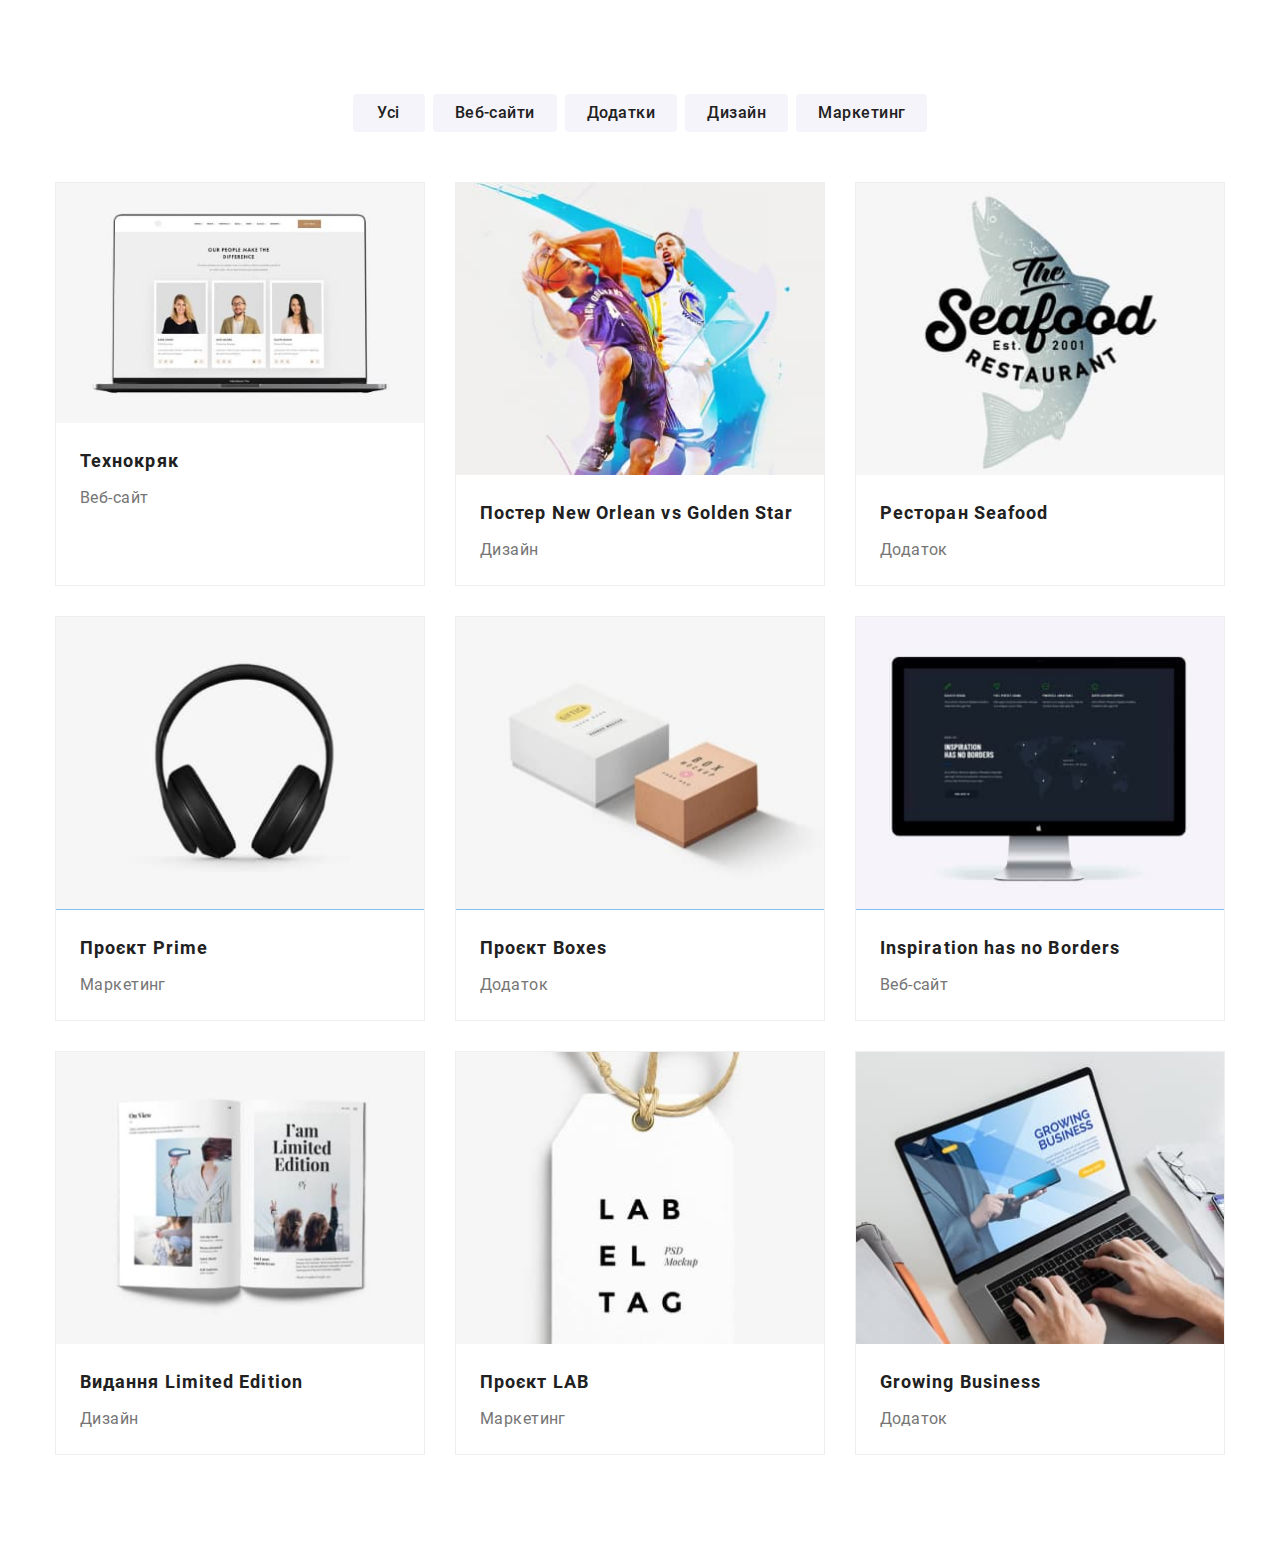
==== commit fb231d45: "finishing work with pictures" ====
--- a/portfolio.html
+++ b/portfolio.html
@@ -81,17 +81,38 @@
             <li class="products__item">
               <a href="#" class="products__link link">
                 <div class="products__thumb thumb">
-                  <img
-                    class="products__image image-block"
-                    srcset="
-                      ./images/criak-img@2x.jpg 2x,
-                      ./images/criak-img@3x.jpg 3x
-                    "
-                    src="./images/criak-img.jpg"
-                    alt="Веб-сайт"
-                    width="370"
-                    height="294"
-                  />
+                  <picture>
+                    <source
+                      srcset="
+                        ./images/criak-img-1200.jpg    1x,
+                        ./images/criak-img-1200@2x.jpg 2x,
+                        ./images/criak-img-1200@3x.jpg 3x
+                      "
+                      media="(min-width: 1200px)"
+                    />
+                    <source
+                      srcset="
+                        ./images/criak-img-768.jpg    1x,
+                        ./images/criak-img-768@2x.jpg 2x,
+                        ./images/criak-img-768@3x.jpg 3x
+                      "
+                      media="(min-width: 768px)"
+                    />
+                    <source
+                      srcset="
+                        ./images/criak-img-480.jpg    1x,
+                        ./images/criak-img-480@2x.jpg 2x,
+                        ./images/criak-img-480@3x.jpg 3x
+                      "
+                      media="(min-width: 480px)"
+                    />
+                    <img
+                      class="products__image image-block"
+                      src="./images/criak-img-480.jpg"
+                      alt="Веб-сайт"
+                      width="450"
+                    />
+                  </picture>
                   <p class="thumb__text">
                     Ресурс пропонує комплексні пропозиції з різним рівнем
                     функціоналу та сервісів. Все це дозволить відвідувачу
@@ -107,17 +128,38 @@
             <li class="products__item">
               <a href="#" class="products__link link">
                 <div class="products__thumb thumb">
-                  <img
-                    class="products__image image-block"
-                    srcset="
-                      ./images/poster-img@2x.jpg 2x,
-                      ./images/poster-img@3x.jpg 3x
-                    "
-                    src="./images/poster-img.jpg"
-                    alt="Постер"
-                    width="370"
-                    height="294"
-                  />
+                  <picture>
+                    <source
+                      srcset="
+                        ./images/poster-img-1200.jpg    1x,
+                        ./images/poster-img-1200@2x.jpg 2x,
+                        ./images/poster-img-1200@3x.jpg 3x
+                      "
+                      media="(min-width: 1200px)"
+                    />
+                    <source
+                      srcset="
+                        ./images/poster-img-768.jpg    1x,
+                        ./images/poster-img-768@2x.jpg 2x,
+                        ./images/poster-img-768@3x.jpg 3x
+                      "
+                      media="(min-width: 768px)"
+                    />
+                    <source
+                      srcset="
+                        ./images/poster-img-480.jpg    1x,
+                        ./images/poster-img-480@2x.jpg 2x,
+                        ./images/poster-img-480@3x.jpg 3x
+                      "
+                      media="(min-width: 480px)"
+                    />
+                    <img
+                      class="products__image image-block"
+                      src="./images/poster-img-480.jpg"
+                      alt="Постер"
+                      width="450"
+                    />
+                  </picture>
                   <p class="thumb__text">
                     Ресурс пропонує комплексні пропозиції з різним рівнем
                     функціоналу та сервісів. Все це дозволить відвідувачу
@@ -135,17 +177,38 @@
             <li class="products__item">
               <a href="#" class="products__link link">
                 <div class="products__thumb thumb">
-                  <img
-                    class="products__image image-block"
-                    srcset="
-                      ./images/shark-img@2x.jpg 2x,
-                      ./images/shark-img@3x.jpg 3x
-                    "
-                    src="./images/shark-img.jpg"
-                    alt="Ресторан"
-                    width="370"
-                    height="294"
-                  />
+                  <picture>
+                    <source
+                      srcset="
+                        ./images/shark-img-1200.jpg    1x,
+                        ./images/shark-img-1200@2x.jpg 2x,
+                        ./images/shark-img-1200@3x.jpg 3x
+                      "
+                      media="(min-width: 1200px)"
+                    />
+                    <source
+                      srcset="
+                        ./images/shark-img-768.jpg    1x,
+                        ./images/shark-img-768@2x.jpg 2x,
+                        ./images/shark-img-768@3x.jpg 3x
+                      "
+                      media="(min-width: 768px)"
+                    />
+                    <source
+                      srcset="
+                        ./images/shark-img-480.jpg    1x,
+                        ./images/shark-img-480@2x.jpg 2x,
+                        ./images/shark-img-480@3x.jpg 3x
+                      "
+                      media="(min-width: 480px)"
+                    />
+                    <img
+                      class="products__image image-block"
+                      src="./images/shark-img-480.jpg"
+                      alt="Ресторан"
+                      width="450"
+                    />
+                  </picture>
                   <p class="thumb__text">
                     Ресурс пропонує комплексні пропозиції з різним рівнем
                     функціоналу та сервісів. Все це дозволить відвідувачу
@@ -163,17 +226,38 @@
             <li class="products__item">
               <a href="#" class="products__link link">
                 <div class="products__thumb thumb">
-                  <img
-                    class="products__image image-block"
-                    srcset="
-                      ./images/headphones-img@2x.jpg 2x,
-                      ./images/headphones-img@3x.jpg 3x
-                    "
-                    src="./images/headphones-img.jpg"
-                    alt="Навушники"
-                    width="370"
-                    height="294"
-                  />
+                  <picture>
+                    <source
+                      srcset="
+                        ./images/headphones-img-1200.jpg    1x,
+                        ./images/headphones-img-1200@2x.jpg 2x,
+                        ./images/headphones-img-1200@3x.jpg 3x
+                      "
+                      media="(min-width: 1200px)"
+                    />
+                    <source
+                      srcset="
+                        ./images/headphones-img-768.jpg    1x,
+                        ./images/headphones-img-768@2x.jpg 2x,
+                        ./images/headphones-img-768@3x.jpg 3x
+                      "
+                      media="(min-width: 768px)"
+                    />
+                    <source
+                      srcset="
+                        ./images/headphones-img-480.jpg    1x,
+                        ./images/headphones-img-480@2x.jpg 2x,
+                        ./images/headphones-img-480@3x.jpg 3x
+                      "
+                      media="(min-width: 480px)"
+                    />
+                    <img
+                      class="products__image image-block"
+                      src="./images/headphones-img-480.jpg"
+                      alt="Навушники"
+                      width="450"
+                    />
+                  </picture>
                   <p class="thumb__text">
                     Ресурс пропонує комплексні пропозиції з різним рівнем
                     функціоналу та сервісів. Все це дозволить відвідувачу
@@ -191,17 +275,38 @@
             <li class="products__item">
               <a href="#" class="products__link link">
                 <div class="products__thumb thumb">
-                  <img
-                    class="products__image image-block"
-                    srcset="
-                      ./images/boxes-img@2x.jpg 2x,
-                      ./images/boxes-img@3x.jpg 3x
-                    "
-                    src="./images/boxes-img.jpg"
-                    alt="Коробки"
-                    width="370"
-                    height="294"
-                  />
+                  <picture>
+                    <source
+                      srcset="
+                        ./images/boxes-img-1200.jpg    1x,
+                        ./images/boxes-img-1200@2x.jpg 2x,
+                        ./images/boxes-img-1200@3x.jpg 3x
+                      "
+                      media="(min-width: 1200px)"
+                    />
+                    <source
+                      srcset="
+                        ./images/boxes-img-768.jpg    1x,
+                        ./images/boxes-img-768@2x.jpg 2x,
+                        ./images/boxes-img-768@3x.jpg 3x
+                      "
+                      media="(min-width: 768px)"
+                    />
+                    <source
+                      srcset="
+                        ./images/boxes-img-480.jpg    1x,
+                        ./images/boxes-img-480@2x.jpg 2x,
+                        ./images/boxes-img-480@3x.jpg 3x
+                      "
+                      media="(min-width: 480px)"
+                    />
+                    <img
+                      class="products__image image-block"
+                      src="./images/boxes-img-480.jpg"
+                      alt="Коробки"
+                      width="450"
+                    />
+                  </picture>
                   <p class="thumb__text">
                     Ресурс пропонує комплексні пропозиції з різним рівнем
                     функціоналу та сервісів. Все це дозволить відвідувачу
@@ -219,17 +324,38 @@
             <li class="products__item">
               <a href="#" class="products__link link">
                 <div class="products__thumb thumb">
-                  <img
-                    class="products__image image-block"
-                    srcset="
-                      ./images/mac-img@2x.jpg 2x,
-                      ./images/mac-img@3x.jpg 3x
-                    "
-                    src="./images/mac-img.jpg"
-                    alt="Веб-сайт"
-                    width="370"
-                    height="294"
-                  />
+                  <picture>
+                    <source
+                      srcset="
+                        ./images/mac-img-1200.jpg    1x,
+                        ./images/mac-img-1200@2x.jpg 2x,
+                        ./images/mac-img-1200@3x.jpg 3x
+                      "
+                      media="(min-width: 1200px)"
+                    />
+                    <source
+                      srcset="
+                        ./images/mac-img-768.jpg    1x,
+                        ./images/mac-img-768@2x.jpg 2x,
+                        ./images/mac-img-768@3x.jpg 3x
+                      "
+                      media="(min-width: 768px)"
+                    />
+                    <source
+                      srcset="
+                        ./images/mac-img-480.jpg    1x,
+                        ./images/mac-img-480@2x.jpg 2x,
+                        ./images/mac-img-480@3x.jpg 3x
+                      "
+                      media="(min-width: 480px)"
+                    />
+                    <img
+                      class="products__image image-block"
+                      src="./images/mac-img-480.jpg"
+                      alt="Веб-сайт"
+                      width="450"
+                    />
+                  </picture>
                   <p class="thumb__text">
                     Ресурс пропонує комплексні пропозиції з різним рівнем
                     функціоналу та сервісів. Все це дозволить відвідувачу
@@ -247,17 +373,38 @@
             <li class="products__item">
               <a href="#" class="products__link link">
                 <div class="products__thumb thumb">
-                  <img
-                    class="products__image image-block"
-                    srcset="
-                      ./images/book-img@2x.jpg 2x,
-                      ./images/book-img@3x.jpg 3x
-                    "
-                    src="./images/book-img.jpg"
-                    alt="Книжка"
-                    width="370"
-                    height="294"
-                  />
+                  <picture>
+                    <source
+                      srcset="
+                        ./images/book-img-1200.jpg    1x,
+                        ./images/book-img-1200@2x.jpg 2x,
+                        ./images/book-img-1200@3x.jpg 3x
+                      "
+                      media="(min-width: 1200px)"
+                    />
+                    <source
+                      srcset="
+                        ./images/book-img-768.jpg    1x,
+                        ./images/book-img-768@2x.jpg 2x,
+                        ./images/book-img-768@3x.jpg 3x
+                      "
+                      media="(min-width: 768px)"
+                    />
+                    <source
+                      srcset="
+                        ./images/book-img-480.jpg    1x,
+                        ./images/book-img-480@2x.jpg 2x,
+                        ./images/book-img-480@3x.jpg 3x
+                      "
+                      media="(min-width: 480px)"
+                    />
+                    <img
+                      class="products__image image-block"
+                      src="./images/book-img-480.jpg"
+                      alt="Книжка"
+                      width="450"
+                    />
+                  </picture>
                   <p class="thumb__text">
                     Ресурс пропонує комплексні пропозиції з різним рівнем
                     функціоналу та сервісів. Все це дозволить відвідувачу
@@ -275,17 +422,38 @@
             <li class="products__item">
               <a href="#" class="products__link link">
                 <div class="products__thumb thumb">
-                  <img
-                    class="products__image image-block"
-                    srcset="
-                      ./images/lab-img@2x.jpg 2x,
-                      ./images/lab-img@3x.jpg 3x
-                    "
-                    src="./images/lab-img.jpg"
-                    alt="Стікер"
-                    width="370"
-                    height="294"
-                  />
+                  <picture>
+                    <source
+                      srcset="
+                        ./images/lab-img-1200.jpg    1x,
+                        ./images/lab-img-1200@2x.jpg 2x,
+                        ./images/lab-img-1200@3x.jpg 3x
+                      "
+                      media="(min-width: 1200px)"
+                    />
+                    <source
+                      srcset="
+                        ./images/lab-img-768.jpg    1x,
+                        ./images/lab-img-768@2x.jpg 2x,
+                        ./images/lab-img-768@3x.jpg 3x
+                      "
+                      media="(min-width: 768px)"
+                    />
+                    <source
+                      srcset="
+                        ./images/lab-img-480.jpg    1x,
+                        ./images/lab-img-480@2x.jpg 2x,
+                        ./images/lab-img-480@3x.jpg 3x
+                      "
+                      media="(min-width: 480px)"
+                    />
+                    <img
+                      class="products__image image-block"
+                      src="./images/lab-img-480.jpg"
+                      alt="Стікер"
+                      width="450"
+                    />
+                  </picture>
                   <p class="thumb__text">
                     Ресурс пропонує комплексні пропозиції з різним рівнем
                     функціоналу та сервісів. Все це дозволить відвідувачу
@@ -303,17 +471,38 @@
             <li class="products__item">
               <a href="#" class="products__link link">
                 <div class="products__thumb thumb">
-                  <img
-                    class="products__image image-block"
-                    srcset="
-                      ./images/macbook-img@2x.jpg 2x,
-                      ./images/macbook-img@3x.jpg 3x
-                    "
-                    src="./images/macbook-img.jpg"
-                    alt="Компʼютер"
-                    width="370"
-                    height="294"
-                  />
+                  <picture>
+                    <source
+                      srcset="
+                        ./images/macbook-img-1200.jpg    1x,
+                        ./images/macbook-img-1200@2x.jpg 2x,
+                        ./images/macbook-img-1200@3x.jpg 3x
+                      "
+                      media="(min-width: 1200px)"
+                    />
+                    <source
+                      srcset="
+                        ./images/macbook-img-768.jpg    1x,
+                        ./images/macbook-img-768@2x.jpg 2x,
+                        ./images/macbook-img-768@3x.jpg 3x
+                      "
+                      media="(min-width: 768px)"
+                    />
+                    <source
+                      srcset="
+                        ./images/macbook-img-480.jpg    1x,
+                        ./images/macbook-img-480@2x.jpg 2x,
+                        ./images/macbook-img-480@3x.jpg 3x
+                      "
+                      media="(min-width: 480px)"
+                    />
+                    <img
+                      class="products__image image-block"
+                      src="./images/macbook-img-480.jpg"
+                      alt="Компʼютер"
+                      width="450"
+                    />
+                  </picture>
                   <p class="thumb__text">
                     Ресурс пропонує комплексні пропозиції з різним рівнем
                     функціоналу та сервісів. Все це дозволить відвідувачу
--- a/css/main.min.css
+++ b/css/main.min.css
@@ -1 +1 @@
-@font-face{font-family:"Raleway";font-style:normal;font-weight:400;src:url("../fonts/raleway-v28-latin_cyrillic-ext_cyrillic-regular.eot");src:local(""),url("../fonts/raleway-v28-latin_cyrillic-ext_cyrillic-regular.eot?#iefix") format("embedded-opentype"),url("../fonts/raleway-v28-latin_cyrillic-ext_cyrillic-regular.woff2") format("woff2"),url("../fonts/raleway-v28-latin_cyrillic-ext_cyrillic-regular.woff") format("woff"),url("../fonts/raleway-v28-latin_cyrillic-ext_cyrillic-regular.ttf") format("truetype"),url("../fonts/raleway-v28-latin_cyrillic-ext_cyrillic-regular.svg#Raleway") format("svg")}@font-face{font-family:"Raleway";font-style:normal;font-weight:700;src:url("../fonts/raleway-v28-latin_cyrillic-ext_cyrillic-700.eot");src:local(""),url("../fonts/raleway-v28-latin_cyrillic-ext_cyrillic-700.eot?#iefix") format("embedded-opentype"),url("../fonts/raleway-v28-latin_cyrillic-ext_cyrillic-700.woff2") format("woff2"),url("../fonts/raleway-v28-latin_cyrillic-ext_cyrillic-700.woff") format("woff"),url("../fonts/raleway-v28-latin_cyrillic-ext_cyrillic-700.ttf") format("truetype"),url("../fonts/raleway-v28-latin_cyrillic-ext_cyrillic-700.svg#Raleway") format("svg")}@font-face{font-family:"Roboto";font-style:normal;font-weight:400;src:url("../fonts/roboto-v30-latin_cyrillic-regular.eot");src:local(""),url("../fonts/roboto-v30-latin_cyrillic-regular.eot?#iefix") format("embedded-opentype"),url("../fonts/roboto-v30-latin_cyrillic-regular.woff2") format("woff2"),url("../fonts/roboto-v30-latin_cyrillic-regular.woff") format("woff"),url("../fonts/roboto-v30-latin_cyrillic-regular.ttf") format("truetype"),url("../fonts/roboto-v30-latin_cyrillic-regular.svg#Roboto") format("svg")}@font-face{font-family:"Roboto";font-style:normal;font-weight:500;src:url("../fonts/roboto-v30-latin_cyrillic-500.eot");src:local(""),url("../fonts/roboto-v30-latin_cyrillic-500.eot?#iefix") format("embedded-opentype"),url("../fonts/roboto-v30-latin_cyrillic-500.woff2") format("woff2"),url("../fonts/roboto-v30-latin_cyrillic-500.woff") format("woff"),url("../fonts/roboto-v30-latin_cyrillic-500.ttf") format("truetype"),url("../fonts/roboto-v30-latin_cyrillic-500.svg#Roboto") format("svg")}@font-face{font-family:"Roboto";font-style:normal;font-weight:700;src:url("../fonts/roboto-v30-latin_cyrillic-700.eot");src:local(""),url("../fonts/roboto-v30-latin_cyrillic-700.eot?#iefix") format("embedded-opentype"),url("../fonts/roboto-v30-latin_cyrillic-700.woff2") format("woff2"),url("../fonts/roboto-v30-latin_cyrillic-700.woff") format("woff"),url("../fonts/roboto-v30-latin_cyrillic-700.ttf") format("truetype"),url("../fonts/roboto-v30-latin_cyrillic-700.svg#Roboto") format("svg")}@font-face{font-family:"Roboto";font-style:normal;font-weight:900;src:url("../fonts/roboto-v30-latin_cyrillic-900.eot");src:local(""),url("../fonts/roboto-v30-latin_cyrillic-900.eot?#iefix") format("embedded-opentype"),url("../fonts/roboto-v30-latin_cyrillic-900.woff2") format("woff2"),url("../fonts/roboto-v30-latin_cyrillic-900.woff") format("woff"),url("../fonts/roboto-v30-latin_cyrillic-900.ttf") format("truetype"),url("../fonts/roboto-v30-latin_cyrillic-900.svg#Roboto") format("svg")}/*! modern-normalize v1.1.0 | MIT License | https://github.com/sindresorhus/modern-normalize */*,::after,::before{box-sizing:border-box}html{-moz-tab-size:4;-o-tab-size:4;tab-size:4}html{line-height:1.15;-webkit-text-size-adjust:100%}body{margin:0}body{font-family:system-ui,-apple-system,"Segoe UI",Roboto,Helvetica,Arial,sans-serif,"Apple Color Emoji","Segoe UI Emoji"}hr{height:0;color:inherit}abbr[title]{-webkit-text-decoration:underline dotted;text-decoration:underline dotted}b,strong{font-weight:bolder}code,kbd,pre,samp{font-family:ui-monospace,SFMono-Regular,Consolas,"Liberation Mono",Menlo,monospace;font-size:1em}small{font-size:80%}sub,sup{font-size:75%;line-height:0;position:relative;vertical-align:baseline}sub{bottom:-0.25em}sup{top:-0.5em}table{text-indent:0;border-color:inherit}button,input,optgroup,select,textarea{font-family:inherit;font-size:100%;line-height:1.15;margin:0}button,select{text-transform:none}[type=button],[type=reset],[type=submit],button{-webkit-appearance:button}::-moz-focus-inner{border-style:none;padding:0}:-moz-focusring{outline:1px dotted ButtonText}:-moz-ui-invalid{box-shadow:none}legend{padding:0}progress{vertical-align:baseline}::-webkit-inner-spin-button,::-webkit-outer-spin-button{height:auto}[type=search]{-webkit-appearance:textfield;outline-offset:-2px}::-webkit-search-decoration{-webkit-appearance:none}::-webkit-file-upload-button{-webkit-appearance:button;font:inherit}summary{display:list-item}.hero__title,.hero,.form__button,.container{margin-left:auto;margin-right:auto}.footer-form__button,.clients-list__link,.advantage-list__container,.form__checkbox-label,.socials__link,.close-btn{display:flex;justify-content:center;align-items:center}.visually-hidden{position:absolute;white-space:nowrap;width:1px;height:1px;overflow:hidden;border:0;padding:0;clip:rect(0 0 0 0);-webkit-clip-path:inset(50%);clip-path:inset(50%);margin:-1px}p,h1,h2,h3,h4,h5,h6{margin:0}ul{margin:0;padding-left:0}.image-block{display:block;max-width:100%;height:auto;width:100%}.list{list-style:none}.link{text-decoration:none}.address{font-style:normal}body{font-family:"Roboto",sans-serif;font-size:14px;letter-spacing:.03em;color:#757575;background-color:#fff}body.modal-open{overflow:hidden}.container{width:100%;padding-left:15px;padding-right:15px}@media screen and (min-width: 480px){.container{width:480px}}@media screen and (min-width: 768px){.container{width:768px}}@media screen and (min-width: 1200px){.container{width:1200px}}.section{padding:60px 0}@media screen and (min-width: 1200px){.section{padding:94px 0}}.icons{fill:currentColor}.section-title{margin-bottom:30px;font-size:28px;line-height:1.1785714286;text-align:center;color:#212121}@media screen and (min-width: 1200px){.section-title{margin-bottom:50px;font-size:36px;line-height:1.1666666667}}.logo{font-family:"Raleway",sans-serif;font-weight:700;font-size:26px;line-height:1.1923076923;letter-spacing:.03em}.logo--dark{color:#000}.logo--light{color:#fff}.logo__accent{color:#2196f3}.button{min-width:200px;height:50px;padding:0;border:none;border-radius:4px;font-family:inherit;font-weight:700;font-size:16px;line-height:1.875;letter-spacing:.06em;background-color:#2196f3;color:#fff;cursor:pointer}.close-btn{position:absolute;top:8px;right:8px;width:30px;height:30px;padding:0;border:1px solid rgba(0,0,0,.1);border-radius:50%;background-color:rgba(0,0,0,0);cursor:pointer;transition:fill 250ms cubic-bezier(0.4, 0, 0.2, 1)}.close-btn:hover,.close-btn:focus{fill:#2196f3}.socials{display:flex;justify-content:center;gap:10px}.socials__item{width:44px;height:44px}.socials__link{transition:background-color 250ms cubic-bezier(0.4, 0, 0.2, 1);width:100%;height:100%;border-radius:50%}.socials__link:hover,.socials__link:focus{background-color:#2196f3}.socials__icon{transition:fill 250ms cubic-bezier(0.4, 0, 0.2, 1)}.socials__link:hover .socials__icon,.socials__link:focus .socials__icon{fill:#fff}.socials__link--dark{color:#afb1b8}.socials__link--light{color:#fff;background-color:rgba(255,255,255,.1)}.socials__link--light:hover,.socials__link--light:focus{background-color:#2196f3}.backdrop{position:fixed;top:0;left:0;width:100vw;height:100vh;transform:scaleX(1);opacity:1;transition:opacity 250ms cubic-bezier(0.4, 0, 0.2, 1),transform 250ms cubic-bezier(0.4, 0, 0.2, 1),visibility 250ms cubic-bezier(0.4, 0, 0.2, 1);background-color:rgba(0,0,0,.2);overflow-y:scroll}.is-hidden{visibility:hidden;transform:scaleX(0);opacity:0;pointer-events:none}.modal{padding:40px;position:absolute;top:50%;left:50%;width:100%;transform:translate(-50%, -50%);transition:transform 250ms cubic-bezier(0.4, 0, 0.2, 1);background-color:#fff;box-shadow:0px 1px 3px rgba(0,0,0,.12),0px 1px 1px rgba(0,0,0,.14),0px 2px 1px rgba(0,0,0,.2);border-radius:4px}@media screen and (min-width: 480px){.modal{width:450px;height:609px}}@media screen and (min-width: 1200px){.modal{width:528px;height:581px}}.backdrop.is-hidden .modal{transform:translate(-50%, 100%)}.modal__text{margin-bottom:12px;font-weight:700;font-size:20px;line-height:1.5;text-align:center;color:#212121}@media screen and (min-width: 1200px){.modal__text{font-weight:700;font-size:20px;line-height:1.15}}.form__label{display:block}.form__label:nth-child(-n+3){margin-bottom:10px}.form__label:nth-child(4){margin-bottom:17px}.form__container{display:block;position:relative}.form__text{display:block;margin-bottom:4px;font-size:12px;line-height:1.1666666667;letter-spacing:.01em}.form__input,.form__textarea{display:block;outline:none;color:#212121}.form__input{width:100%;padding:11px 12px;padding-left:42px;border:1px solid rgba(33,33,33,.2);border-radius:4px;transition:border-color 250ms cubic-bezier(0.4, 0, 0.2, 1)}.form__label:focus-within .form__input:nth-child(-n+3){border-color:#2196f3}.form__icon{position:absolute;top:50%;left:12px;transform:translateY(-50%);fill:#212121;transition:fill 250ms cubic-bezier(0.4, 0, 0.2, 1)}.form__label:focus-within .form__icon{fill:#2196f3}.form__textarea{resize:none;width:100%;min-height:120px;padding:12px 16px;border:1px solid rgba(33,33,33,.2);border-radius:4px;transition:border-color 250ms cubic-bezier(0.4, 0, 0.2, 1)}.form__label:focus-within .form__textarea{border-color:#2196f3}.form__textarea::-moz-placeholder{font-size:14px;line-height:1.1428571429;letter-spacing:.01em;font-size:12px;line-height:1.1666666667;letter-spacing:.01em;color:rgba(117,117,117,.5)}.form__textarea:-ms-input-placeholder{font-size:14px;line-height:1.1428571429;letter-spacing:.01em;font-size:12px;line-height:1.1666666667;letter-spacing:.01em;color:rgba(117,117,117,.5)}.form__textarea::placeholder{font-size:14px;line-height:1.1428571429;letter-spacing:.01em;font-size:12px;line-height:1.1666666667;letter-spacing:.01em;color:rgba(117,117,117,.5)}@media screen and (min-width: 1200px){.form__textarea::-moz-placeholder{font-size:12px;line-height:1.1666666667;letter-spacing:.01em}.form__textarea:-ms-input-placeholder{font-size:12px;line-height:1.1666666667;letter-spacing:.01em}.form__textarea::placeholder{font-size:12px;line-height:1.1666666667;letter-spacing:.01em}}.form__checkbox-label{gap:8.38px;margin-bottom:30px}.checkbox-label__text{margin-bottom:0;font-size:12px;line-height:1.1666666667;letter-spacing:.03em}@media screen and (min-width: 1200px){.checkbox-label__text{font-size:14px;line-height:1.7142857143;letter-spacing:.03em}}.checkbox-label__input{position:absolute;white-space:nowrap;width:1px;height:1px;overflow:hidden;border:0;padding:0;clip:rect(0 0 0 0);-webkit-clip-path:inset(50%);clip-path:inset(50%);margin:-1px}.checkbox-label__icon{border:2px solid #212121;border-radius:2px;fill:rgba(0,0,0,0);transition:fill 250ms cubic-bezier(0.4, 0, 0.2, 1),border-color 250ms cubic-bezier(0.4, 0, 0.2, 1),background-color 250ms cubic-bezier(0.4, 0, 0.2, 1)}.checkbox-label__input:checked+.checkbox-label__icon{fill:#fff;border-color:rgba(0,0,0,0);background-color:#2196f3}.checkbox-label__input:checked+.checkbox-label__icon{fill:#fff;border-color:rgba(0,0,0,0);background-color:#2196f3}.checkbox-label__input:focus+.checkbox-label__icon{outline:1px solid #2196f3}.checkbox-label__link{color:#2196f3;text-decoration:underline;text-underline-offset:3px}.form__button{display:block;min-width:200px;height:50px;box-shadow:0px 4px 4px rgba(0,0,0,.15);transition:background-color 250ms cubic-bezier(0.4, 0, 0.2, 1),box-shadow 250ms cubic-bezier(0.4, 0, 0.2, 1)}.form__button:hover,.form__button:focus{background-color:#188ce8;box-shadow:0px 4px 4px rgba(0,0,0,.15);box-shadow:none}.header{border-bottom:1px solid #ececec}.header__container{display:flex;align-items:center}.header__nav{display:flex;align-items:center}.header__logo{padding-top:24px;padding-bottom:25px}.header__nav-list{display:flex;align-items:center;margin-left:93px;gap:50px}.nav-list__link{display:block;padding:32px 0;font-weight:500;font-size:14px;line-height:1.1428571429;letter-spacing:.02em;transition:color 250ms cubic-bezier(0.4, 0, 0.2, 1);position:relative;color:#212121}.nav-list__link:hover,.nav-list__link:focus{color:#2196f3}.nav-list__link::after{content:"";position:absolute;left:0;transform:scaleX(0);bottom:-1px;width:100%;height:4px;border-radius:2px;background-color:#2196f3;transition:transform 250ms cubic-bezier(0.4, 0, 0.2, 1)}.nav-list__link:hover::after,.nav-list__link:focus::after{transform:scaleX(1)}.nav-list__link--current{color:#2196f3}.nav-list__link--current::after{content:"";position:absolute;left:0;bottom:-1px;transform:scaleX(1);width:100%;height:4px;border-radius:2px;background-color:#2196f3}.header__contacts-list{display:flex;margin-left:auto;align-items:center;gap:30px}.contacts-list__link{display:flex;align-items:center;color:currentColor;transition:color 250ms cubic-bezier(0.4, 0, 0.2, 1)}.contacts-list__link:hover,.contacts-list__link:focus{color:#2196f3}.contacts-list__link:hover .contacts-list__icon,.contacts-list__link:focus .contacts-list__icon{fill:currentColor}.contacts-list__icon{margin-right:10px}.hero{max-width:1600px;padding:118px 0;background-image:linear-gradient(rgba(47, 48, 58, 0.4), rgba(47, 48, 58, 0.4)),url(../../images/img-hero-480.jpg);background-position:center;background-repeat:no-repeat;background-size:cover;background-color:#2f303a;text-align:center}@media screen and (min-device-pixel-ratio: 2),(-webkit-min-device-pixel-ratio: 2),(min-resolution: 192dpi),(min-resolution: 2dppx){.hero{background-image:linear-gradient(rgba(47, 48, 58, 0.4), rgba(47, 48, 58, 0.4)),url(../../images/img-hero-480@2x.jpg)}}@media screen and (min-device-pixel-ratio: 3),(-webkit-min-device-pixel-ratio: 3),(min-resolution: 288dpi),(min-resolution: 3dppx){.hero{background-image:linear-gradient(rgba(47, 48, 58, 0.4), rgba(47, 48, 58, 0.4)),url(../../images/img-hero-480@3x.jpg)}}@media screen and (min-width: 768px){.hero{background-image:linear-gradient(rgba(47, 48, 58, 0.4), rgba(47, 48, 58, 0.4)),url(../../images/img-hero-768.jpg)}}@media screen and (min-width: 768px)and (min-device-pixel-ratio: 2),screen and (min-width: 768px)and (-webkit-min-device-pixel-ratio: 2),screen and (min-width: 768px)and (min-resolution: 192dpi),screen and (min-width: 768px)and (min-resolution: 2dppx){.hero{background-image:linear-gradient(rgba(47, 48, 58, 0.4), rgba(47, 48, 58, 0.4)),url(../../images/img-hero-768@2x.jpg)}}@media screen and (min-width: 768px)and (min-device-pixel-ratio: 3),screen and (min-width: 768px)and (-webkit-min-device-pixel-ratio: 3),screen and (min-width: 768px)and (min-resolution: 288dpi),screen and (min-width: 768px)and (min-resolution: 3dppx){.hero{background-image:linear-gradient(rgba(47, 48, 58, 0.4), rgba(47, 48, 58, 0.4)),url(../../images/img-hero-768@3x.jpg)}}@media screen and (min-width: 1200px){.hero{padding:200px 0;background-image:linear-gradient(rgba(47, 48, 58, 0.4), rgba(47, 48, 58, 0.4)),url(../../images/img-hero-1200.jpg)}}@media screen and (min-width: 1200px)and (min-device-pixel-ratio: 2),screen and (min-width: 1200px)and (-webkit-min-device-pixel-ratio: 2),screen and (min-width: 1200px)and (min-resolution: 192dpi),screen and (min-width: 1200px)and (min-resolution: 2dppx){.hero{background-image:linear-gradient(rgba(47, 48, 58, 0.4), rgba(47, 48, 58, 0.4)),url(../../images/img-hero-1200@2x.jpg)}}@media screen and (min-width: 1200px)and (min-device-pixel-ratio: 3),screen and (min-width: 1200px)and (-webkit-min-device-pixel-ratio: 3),screen and (min-width: 1200px)and (min-resolution: 288dpi),screen and (min-width: 1200px)and (min-resolution: 3dppx){.hero{background-image:linear-gradient(rgba(47, 48, 58, 0.4), rgba(47, 48, 58, 0.4)),url(../../images/img-hero-1200@3x.jpg)}}.hero__title{max-width:360px;margin-bottom:30px;font-weight:900;font-size:26px;line-height:1.6153846154;letter-spacing:.06em;text-transform:uppercase;color:#fff}@media screen and (min-width: 1200px){.hero__title{max-width:696px;font-weight:900;font-size:44px;line-height:1.3636363636;letter-spacing:.06em}}.hero__button{box-shadow:0px 4px 4px rgba(0,0,0,.15);transition:background-color 250ms cubic-bezier(0.4, 0, 0.2, 1)}@media screen and (min-width: 1200px){.hero__button{min-width:216px}}.hero__button:hover,.hero__button:focus{background-color:#188ce8}.advantage-list{display:flex;flex-wrap:wrap;gap:30px}.advantage-list__item{width:100%}@media screen and (min-width: 768px){.advantage-list__item{width:calc((100% - 30px)/2)}}@media screen and (min-width: 1200px){.advantage-list__item{width:calc((100% - 90px)/4)}}.advantage-list__container{width:100%;height:120px;margin-bottom:30px;background-color:#f5f4fa;border-radius:4px}.advantage-list__title{margin-bottom:10px;font-size:14px;line-height:1.1428571429;color:#212121}@media screen and (max-width: 767px){.advantage-list__title{text-align:center}}.advantage-list__text{line-height:1.7142857143}.works{padding-top:0}@media screen and (max-width: 1199px){.works{position:absolute;white-space:nowrap;width:1px;height:1px;overflow:hidden;border:0;padding:0;clip:rect(0 0 0 0);-webkit-clip-path:inset(50%);clip-path:inset(50%);margin:-1px}}.works-list{display:flex;gap:30px}.works-list__item{position:relative;width:calc((100% - 60px)/3)}.works-list__text{position:absolute;width:100%;bottom:0;padding:27px 0;text-align:center;font-weight:700;font-size:14px;line-height:1.1428571429;text-transform:uppercase;color:#fff;background-color:rgba(47,48,58,.8)}.teams{background-color:#f5f4fa}.cards{display:flex;flex-wrap:wrap;gap:30px}.cards__item{width:100%;background-color:#fff;box-shadow:0px 1px 3px rgba(0,0,0,.12),0px 1px 1px rgba(0,0,0,.14),0px 2px 1px rgba(0,0,0,.2);border-radius:0px 0px 4px 4px}@media screen and (min-width: 768px){.cards__item{width:calc((100% - 30px)/2)}}@media screen and (min-width: 1200px){.cards__item{width:calc((100% - 90px)/4)}}.cards__container{padding:30px 0;text-align:center}.cards__title{margin-bottom:10px;font-weight:500;font-size:16px;line-height:1.1875;color:#212121}.cards__text{margin-bottom:16px;font-size:16px;line-height:1.1875}.clients-list{display:flex;justify-content:center;flex-wrap:wrap;gap:30px}.clients-list__item{width:calc((100% - 30px)/2);height:92px}@media screen and (min-width: 768px){.clients-list__item{width:calc((100% - 60px)/3)}}@media screen and (min-width: 1200px){.clients-list__item{width:calc((100% - 150px)/6)}}.clients-list__link{width:100%;height:100%;border:1px solid #afb1b8;border-radius:4px;color:#afb1b8;transition:border-color 250ms cubic-bezier(0.4, 0, 0.2, 1)}.clients-list__link:hover,.clients-list__link:focus{border-color:#2196f3}.clients-list__link:hover .clients-list__icon,.clients-list__link:focus .clients-list__icon{fill:#2196f3}.clients-list__icon{transition:fill 250ms cubic-bezier(0.4, 0, 0.2, 1)}.filter{display:flex;flex-wrap:wrap;-moz-column-gap:8px;column-gap:8px;margin-bottom:40px}@media screen and (max-width: 767px){.filter{row-gap:15px;max-width:326px}}@media screen and (min-width: 768px){.filter{margin-bottom:30px;justify-content:center}}@media screen and (min-width: 1200px){.filter{margin-bottom:50px}}.filter__button{padding:6px 22px;font-weight:500;font-size:16px;line-height:1.625;letter-spacing:.03em;background-color:#f5f4fa;color:#212121;border:none;border-radius:4px;font-family:inherit;cursor:pointer;transition:background-color 250ms cubic-bezier(0.4, 0, 0.2, 1),color 250ms cubic-bezier(0.4, 0, 0.2, 1),box-shadow 250ms cubic-bezier(0.4, 0, 0.2, 1)}.filter__item:first-child .filter__button{padding:6px 24.8px}.filter__button:hover,.filter__button:focus{background-color:#2196f3;color:#fff;box-shadow:0px 3px 1px rgba(0,0,0,.1),0px 1px 2px rgba(0,0,0,.08),0px 2px 2px rgba(0,0,0,.12)}.products{display:flex;flex-wrap:wrap;gap:30px}.products__item{width:100%}@media screen and (min-width: 768px){.products__item{width:calc((100% - 30px)/2)}}@media screen and (min-width: 1200px){.products__item{width:calc((100% - 60px)/3)}}.products__link{display:block;transition:box-shadow 250ms cubic-bezier(0.4, 0, 0.2, 1)}.products__link:hover,.products__link:focus{box-shadow:0px 1px 1px rgba(0,0,0,.12),0px 4px 4px rgba(0,0,0,.06),1px 4px 6px rgba(0,0,0,.16)}.products__link:hover .thumb__text,.products__link:focus .thumb__text{transform:translateY(0)}.products__thumb{position:relative;overflow:hidden}.thumb__text{position:absolute;top:0;left:0;width:100%;height:100%;display:flex;align-items:center;padding:0 24px;transform:translateY(100%);transition:transform 250ms cubic-bezier(0.4, 0, 0.2, 1);font-size:18px;line-height:1.5555555556;color:#fff;background-color:rgba(33,150,243,.9)}@media screen and (max-width: 330px){.thumb__text{font-size:16px;line-height:1.625}}.products__container{padding:20px 24px;border:1px solid #eee;background-color:#fff}@media screen and (min-width: 768px)and (max-width: 1199px){.products__item:nth-child(1) .products__container{padding-bottom:56px}}.products__title{margin-bottom:4px;font-size:18px;line-height:2;letter-spacing:.06em;color:#212121}.products__text{font-size:16px;line-height:1.875;color:#757575}.footer{padding:60px 0;background-color:#2f303a}.footer__container{display:flex;align-items:baseline}.footer__logo{display:block;margin-bottom:20px}.address-list__item:not(:last-child){margin-bottom:9px}.address-list__link{transition:color 250ms cubic-bezier(0.4, 0, 0.2, 1);line-height:1.7142857143;color:rgba(255,255,255,.6)}.address-list__link:hover,.address-list__link:focus{color:#2196f3}.address-list__link--light{color:#fff}.footer__socials-container{margin-left:70px}.socials-container__text{margin-bottom:20px;font-weight:700;font-size:14px;line-height:1.1428571429;text-transform:uppercase;color:#fff}.footer-form{display:flex;gap:12px;margin-left:auto}.footer-form__text{display:block;margin-bottom:20px;font-weight:700;font-size:14px;line-height:1.1428571429;text-transform:uppercase;color:#fff}.footer-form__input{width:358px;padding:16px 16px;border:1px solid rgba(255,255,255,.3);filter:drop-shadow(0px 4px 4px rgba(0, 0, 0, 0.15));border-radius:4px;color:#fff;background-color:rgba(0,0,0,0)}.footer-form__input::-moz-placeholder{font-size:16px;line-height:1.25;color:rgba(255,255,255,.6);background-color:rgba(0,0,0,0)}.footer-form__input:-ms-input-placeholder{font-size:16px;line-height:1.25;color:rgba(255,255,255,.6);background-color:rgba(0,0,0,0)}.footer-form__input::placeholder{font-size:16px;line-height:1.25;color:rgba(255,255,255,.6);background-color:rgba(0,0,0,0)}.footer-form__button{align-self:flex-end;gap:10px;min-width:200px;height:50px;box-shadow:0px 4px 4px rgba(0,0,0,.15)}/*# sourceMappingURL=main.min.css.map */+@font-face{font-family:"Raleway";font-style:normal;font-weight:400;src:url("../fonts/raleway-v28-latin_cyrillic-ext_cyrillic-regular.eot");src:local(""),url("../fonts/raleway-v28-latin_cyrillic-ext_cyrillic-regular.eot?#iefix") format("embedded-opentype"),url("../fonts/raleway-v28-latin_cyrillic-ext_cyrillic-regular.woff2") format("woff2"),url("../fonts/raleway-v28-latin_cyrillic-ext_cyrillic-regular.woff") format("woff"),url("../fonts/raleway-v28-latin_cyrillic-ext_cyrillic-regular.ttf") format("truetype"),url("../fonts/raleway-v28-latin_cyrillic-ext_cyrillic-regular.svg#Raleway") format("svg")}@font-face{font-family:"Raleway";font-style:normal;font-weight:700;src:url("../fonts/raleway-v28-latin_cyrillic-ext_cyrillic-700.eot");src:local(""),url("../fonts/raleway-v28-latin_cyrillic-ext_cyrillic-700.eot?#iefix") format("embedded-opentype"),url("../fonts/raleway-v28-latin_cyrillic-ext_cyrillic-700.woff2") format("woff2"),url("../fonts/raleway-v28-latin_cyrillic-ext_cyrillic-700.woff") format("woff"),url("../fonts/raleway-v28-latin_cyrillic-ext_cyrillic-700.ttf") format("truetype"),url("../fonts/raleway-v28-latin_cyrillic-ext_cyrillic-700.svg#Raleway") format("svg")}@font-face{font-family:"Roboto";font-style:normal;font-weight:400;src:url("../fonts/roboto-v30-latin_cyrillic-regular.eot");src:local(""),url("../fonts/roboto-v30-latin_cyrillic-regular.eot?#iefix") format("embedded-opentype"),url("../fonts/roboto-v30-latin_cyrillic-regular.woff2") format("woff2"),url("../fonts/roboto-v30-latin_cyrillic-regular.woff") format("woff"),url("../fonts/roboto-v30-latin_cyrillic-regular.ttf") format("truetype"),url("../fonts/roboto-v30-latin_cyrillic-regular.svg#Roboto") format("svg")}@font-face{font-family:"Roboto";font-style:normal;font-weight:500;src:url("../fonts/roboto-v30-latin_cyrillic-500.eot");src:local(""),url("../fonts/roboto-v30-latin_cyrillic-500.eot?#iefix") format("embedded-opentype"),url("../fonts/roboto-v30-latin_cyrillic-500.woff2") format("woff2"),url("../fonts/roboto-v30-latin_cyrillic-500.woff") format("woff"),url("../fonts/roboto-v30-latin_cyrillic-500.ttf") format("truetype"),url("../fonts/roboto-v30-latin_cyrillic-500.svg#Roboto") format("svg")}@font-face{font-family:"Roboto";font-style:normal;font-weight:700;src:url("../fonts/roboto-v30-latin_cyrillic-700.eot");src:local(""),url("../fonts/roboto-v30-latin_cyrillic-700.eot?#iefix") format("embedded-opentype"),url("../fonts/roboto-v30-latin_cyrillic-700.woff2") format("woff2"),url("../fonts/roboto-v30-latin_cyrillic-700.woff") format("woff"),url("../fonts/roboto-v30-latin_cyrillic-700.ttf") format("truetype"),url("../fonts/roboto-v30-latin_cyrillic-700.svg#Roboto") format("svg")}@font-face{font-family:"Roboto";font-style:normal;font-weight:900;src:url("../fonts/roboto-v30-latin_cyrillic-900.eot");src:local(""),url("../fonts/roboto-v30-latin_cyrillic-900.eot?#iefix") format("embedded-opentype"),url("../fonts/roboto-v30-latin_cyrillic-900.woff2") format("woff2"),url("../fonts/roboto-v30-latin_cyrillic-900.woff") format("woff"),url("../fonts/roboto-v30-latin_cyrillic-900.ttf") format("truetype"),url("../fonts/roboto-v30-latin_cyrillic-900.svg#Roboto") format("svg")}/*! modern-normalize v1.1.0 | MIT License | https://github.com/sindresorhus/modern-normalize */*,::after,::before{box-sizing:border-box}html{-moz-tab-size:4;-o-tab-size:4;tab-size:4}html{line-height:1.15;-webkit-text-size-adjust:100%}body{margin:0}body{font-family:system-ui,-apple-system,"Segoe UI",Roboto,Helvetica,Arial,sans-serif,"Apple Color Emoji","Segoe UI Emoji"}hr{height:0;color:inherit}abbr[title]{-webkit-text-decoration:underline dotted;text-decoration:underline dotted}b,strong{font-weight:bolder}code,kbd,pre,samp{font-family:ui-monospace,SFMono-Regular,Consolas,"Liberation Mono",Menlo,monospace;font-size:1em}small{font-size:80%}sub,sup{font-size:75%;line-height:0;position:relative;vertical-align:baseline}sub{bottom:-0.25em}sup{top:-0.5em}table{text-indent:0;border-color:inherit}button,input,optgroup,select,textarea{font-family:inherit;font-size:100%;line-height:1.15;margin:0}button,select{text-transform:none}[type=button],[type=reset],[type=submit],button{-webkit-appearance:button}::-moz-focus-inner{border-style:none;padding:0}:-moz-focusring{outline:1px dotted ButtonText}:-moz-ui-invalid{box-shadow:none}legend{padding:0}progress{vertical-align:baseline}::-webkit-inner-spin-button,::-webkit-outer-spin-button{height:auto}[type=search]{-webkit-appearance:textfield;outline-offset:-2px}::-webkit-search-decoration{-webkit-appearance:none}::-webkit-file-upload-button{-webkit-appearance:button;font:inherit}summary{display:list-item}.hero__title,.hero,.form__button,.container{margin-left:auto;margin-right:auto}.footer-form__button,.clients-list__link,.advantage-list__container,.form__checkbox-label,.socials__link,.close-btn{display:flex;justify-content:center;align-items:center}.visually-hidden{position:absolute;white-space:nowrap;width:1px;height:1px;overflow:hidden;border:0;padding:0;clip:rect(0 0 0 0);-webkit-clip-path:inset(50%);clip-path:inset(50%);margin:-1px}p,h1,h2,h3,h4,h5,h6{margin:0}ul{margin:0;padding-left:0}.image-block{display:block;max-width:100%;height:auto}.list{list-style:none}.link{text-decoration:none}.address{font-style:normal}body{font-family:"Roboto",sans-serif;font-size:14px;letter-spacing:.03em;color:#757575;background-color:#fff}body.modal-open{overflow:hidden}.container{width:100%;padding-left:15px;padding-right:15px}@media screen and (min-width: 480px){.container{width:480px}}@media screen and (min-width: 768px){.container{width:768px}}@media screen and (min-width: 1200px){.container{width:1200px}}.section{padding:60px 0}@media screen and (min-width: 1200px){.section{padding:94px 0}}.icons{fill:currentColor}.section-title{margin-bottom:30px;font-size:28px;line-height:1.1785714286;text-align:center;color:#212121}@media screen and (min-width: 1200px){.section-title{margin-bottom:50px;font-size:36px;line-height:1.1666666667}}.logo{font-family:"Raleway",sans-serif;font-weight:700;font-size:26px;line-height:1.1923076923;letter-spacing:.03em}.logo--dark{color:#000}.logo--light{color:#fff}.logo__accent{color:#2196f3}.button{min-width:200px;height:50px;padding:0;border:none;border-radius:4px;font-family:inherit;font-weight:700;font-size:16px;line-height:1.875;letter-spacing:.06em;background-color:#2196f3;color:#fff;cursor:pointer}.close-btn{position:absolute;top:8px;right:8px;width:30px;height:30px;padding:0;border:1px solid rgba(0,0,0,.1);border-radius:50%;background-color:rgba(0,0,0,0);cursor:pointer;transition:fill 250ms cubic-bezier(0.4, 0, 0.2, 1)}.close-btn:hover,.close-btn:focus{fill:#2196f3}.socials{display:flex;justify-content:center;gap:10px}.socials__item{width:44px;height:44px}.socials__link{transition:background-color 250ms cubic-bezier(0.4, 0, 0.2, 1);width:100%;height:100%;border-radius:50%}.socials__link:hover,.socials__link:focus{background-color:#2196f3}.socials__icon{transition:fill 250ms cubic-bezier(0.4, 0, 0.2, 1)}.socials__link:hover .socials__icon,.socials__link:focus .socials__icon{fill:#fff}.socials__link--dark{color:#afb1b8}.socials__link--light{color:#fff;background-color:rgba(255,255,255,.1)}.socials__link--light:hover,.socials__link--light:focus{background-color:#2196f3}.backdrop{position:fixed;top:0;left:0;width:100vw;height:100vh;transform:scaleX(1);opacity:1;transition:opacity 250ms cubic-bezier(0.4, 0, 0.2, 1),transform 250ms cubic-bezier(0.4, 0, 0.2, 1),visibility 250ms cubic-bezier(0.4, 0, 0.2, 1);background-color:rgba(0,0,0,.2);overflow-y:scroll}.is-hidden{visibility:hidden;transform:scaleX(0);opacity:0;pointer-events:none}.modal{padding:40px;position:absolute;top:50%;left:50%;width:100%;transform:translate(-50%, -50%);transition:transform 250ms cubic-bezier(0.4, 0, 0.2, 1);background-color:#fff;box-shadow:0px 1px 3px rgba(0,0,0,.12),0px 1px 1px rgba(0,0,0,.14),0px 2px 1px rgba(0,0,0,.2);border-radius:4px}@media screen and (max-width: 354px){.modal{padding:40px 20px}}@media screen and (min-width: 480px){.modal{width:450px;height:609px}}@media screen and (min-width: 1200px){.modal{width:528px;height:581px}}.backdrop.is-hidden .modal{transform:translate(-50%, 100%)}.modal__text{margin-bottom:12px;font-weight:700;font-size:20px;line-height:1.5;text-align:center;color:#212121}@media screen and (min-width: 1200px){.modal__text{font-weight:700;font-size:20px;line-height:1.15}}.form__label{display:block}.form__label:nth-child(-n+3){margin-bottom:10px}.form__label:nth-child(4){margin-bottom:17px}.form__container{display:block;position:relative}.form__text{display:block;margin-bottom:4px;font-size:12px;line-height:1.1666666667;letter-spacing:.01em}.form__input,.form__textarea{display:block;outline:none;color:#212121}.form__input{width:100%;padding:11px 12px;padding-left:42px;border:1px solid rgba(33,33,33,.2);border-radius:4px;transition:border-color 250ms cubic-bezier(0.4, 0, 0.2, 1)}.form__label:focus-within .form__input:nth-child(-n+3){border-color:#2196f3}.form__icon{position:absolute;top:50%;left:12px;transform:translateY(-50%);fill:#212121;transition:fill 250ms cubic-bezier(0.4, 0, 0.2, 1)}.form__label:focus-within .form__icon{fill:#2196f3}.form__textarea{resize:none;width:100%;min-height:120px;padding:12px 16px;border:1px solid rgba(33,33,33,.2);border-radius:4px;transition:border-color 250ms cubic-bezier(0.4, 0, 0.2, 1)}.form__label:focus-within .form__textarea{border-color:#2196f3}.form__textarea::-moz-placeholder{font-size:14px;line-height:1.1428571429;letter-spacing:.01em;font-size:12px;line-height:1.1666666667;letter-spacing:.01em;color:rgba(117,117,117,.5)}.form__textarea:-ms-input-placeholder{font-size:14px;line-height:1.1428571429;letter-spacing:.01em;font-size:12px;line-height:1.1666666667;letter-spacing:.01em;color:rgba(117,117,117,.5)}.form__textarea::placeholder{font-size:14px;line-height:1.1428571429;letter-spacing:.01em;font-size:12px;line-height:1.1666666667;letter-spacing:.01em;color:rgba(117,117,117,.5)}@media screen and (min-width: 1200px){.form__textarea::-moz-placeholder{font-size:12px;line-height:1.1666666667;letter-spacing:.01em}.form__textarea:-ms-input-placeholder{font-size:12px;line-height:1.1666666667;letter-spacing:.01em}.form__textarea::placeholder{font-size:12px;line-height:1.1666666667;letter-spacing:.01em}}.form__checkbox-label{gap:8.38px;margin-bottom:30px}.checkbox-label__text{margin-bottom:0;font-size:12px;line-height:1.1666666667;letter-spacing:.03em}@media screen and (min-width: 1200px){.checkbox-label__text{font-size:14px;line-height:1.7142857143;letter-spacing:.03em}}.checkbox-label__input{position:absolute;white-space:nowrap;width:1px;height:1px;overflow:hidden;border:0;padding:0;clip:rect(0 0 0 0);-webkit-clip-path:inset(50%);clip-path:inset(50%);margin:-1px}.checkbox-label__icon{border:2px solid #212121;border-radius:2px;fill:rgba(0,0,0,0);transition:fill 250ms cubic-bezier(0.4, 0, 0.2, 1),border-color 250ms cubic-bezier(0.4, 0, 0.2, 1),background-color 250ms cubic-bezier(0.4, 0, 0.2, 1)}.checkbox-label__input:checked+.checkbox-label__icon{fill:#fff;border-color:rgba(0,0,0,0);background-color:#2196f3}.checkbox-label__input:focus+.checkbox-label__icon{outline:1px solid #2196f3}.checkbox-label__link{color:#2196f3;text-decoration:underline;text-underline-offset:3px}.form__button{display:block;min-width:200px;height:50px;box-shadow:0px 4px 4px rgba(0,0,0,.15);transition:background-color 250ms cubic-bezier(0.4, 0, 0.2, 1),box-shadow 250ms cubic-bezier(0.4, 0, 0.2, 1)}.form__button:hover,.form__button:focus{background-color:#188ce8;box-shadow:0px 4px 4px rgba(0,0,0,.15);box-shadow:none}.header{border-bottom:1px solid #ececec}.header__container{display:flex;align-items:center}.header__nav{display:flex;align-items:center}.header__logo{padding-top:24px;padding-bottom:25px}.header__nav-list{display:flex;align-items:center;margin-left:93px;gap:50px}@media screen and (max-width: 767px){.header__nav-list{display:none}}.nav-list__link{display:block;padding:32px 0;font-weight:500;font-size:14px;line-height:1.1428571429;letter-spacing:.02em;transition:color 250ms cubic-bezier(0.4, 0, 0.2, 1);position:relative;color:#212121}.nav-list__link:hover,.nav-list__link:focus{color:#2196f3}.nav-list__link::after{content:"";position:absolute;left:0;transform:scaleX(0);bottom:-1px;width:100%;height:4px;border-radius:2px;background-color:#2196f3;transition:transform 250ms cubic-bezier(0.4, 0, 0.2, 1)}.nav-list__link:hover::after,.nav-list__link:focus::after{transform:scaleX(1)}.nav-list__link--current{color:#2196f3}.nav-list__link--current::after{content:"";position:absolute;left:0;bottom:-1px;transform:scaleX(1);width:100%;height:4px;border-radius:2px;background-color:#2196f3}.header__contacts-list{display:flex;margin-left:auto;align-items:center;gap:30px}@media screen and (max-width: 767px){.header__contacts-list{display:none}}.contacts-list__link{display:flex;align-items:center;color:currentColor;transition:color 250ms cubic-bezier(0.4, 0, 0.2, 1)}.contacts-list__link:hover,.contacts-list__link:focus{color:#2196f3}.contacts-list__link:hover .contacts-list__icon,.contacts-list__link:focus .contacts-list__icon{fill:currentColor}.contacts-list__icon{margin-right:10px}.hero{max-width:1600px;padding:118px 0;background-image:linear-gradient(rgba(47, 48, 58, 0.4), rgba(47, 48, 58, 0.4)),url(../../images/img-hero-480.jpg);background-position:center;background-repeat:no-repeat;background-size:cover;background-color:#2f303a;text-align:center}@media screen and (min-device-pixel-ratio: 2),(-webkit-min-device-pixel-ratio: 2),(min-resolution: 192dpi),(min-resolution: 2dppx){.hero{background-image:linear-gradient(rgba(47, 48, 58, 0.4), rgba(47, 48, 58, 0.4)),url(../../images/img-hero-480@2x.jpg)}}@media screen and (min-device-pixel-ratio: 3),(-webkit-min-device-pixel-ratio: 3),(min-resolution: 288dpi),(min-resolution: 3dppx){.hero{background-image:linear-gradient(rgba(47, 48, 58, 0.4), rgba(47, 48, 58, 0.4)),url(../../images/img-hero-480@3x.jpg)}}@media screen and (min-width: 768px){.hero{background-image:linear-gradient(rgba(47, 48, 58, 0.4), rgba(47, 48, 58, 0.4)),url(../../images/img-hero-768.jpg)}}@media screen and (min-width: 768px)and (min-device-pixel-ratio: 2),screen and (min-width: 768px)and (-webkit-min-device-pixel-ratio: 2),screen and (min-width: 768px)and (min-resolution: 192dpi),screen and (min-width: 768px)and (min-resolution: 2dppx){.hero{background-image:linear-gradient(rgba(47, 48, 58, 0.4), rgba(47, 48, 58, 0.4)),url(../../images/img-hero-768@2x.jpg)}}@media screen and (min-width: 768px)and (min-device-pixel-ratio: 3),screen and (min-width: 768px)and (-webkit-min-device-pixel-ratio: 3),screen and (min-width: 768px)and (min-resolution: 288dpi),screen and (min-width: 768px)and (min-resolution: 3dppx){.hero{background-image:linear-gradient(rgba(47, 48, 58, 0.4), rgba(47, 48, 58, 0.4)),url(../../images/img-hero-768@3x.jpg)}}@media screen and (min-width: 1200px){.hero{padding:200px 0;background-image:linear-gradient(rgba(47, 48, 58, 0.4), rgba(47, 48, 58, 0.4)),url(../../images/img-hero-1200.jpg)}}@media screen and (min-width: 1200px)and (min-device-pixel-ratio: 2),screen and (min-width: 1200px)and (-webkit-min-device-pixel-ratio: 2),screen and (min-width: 1200px)and (min-resolution: 192dpi),screen and (min-width: 1200px)and (min-resolution: 2dppx){.hero{background-image:linear-gradient(rgba(47, 48, 58, 0.4), rgba(47, 48, 58, 0.4)),url(../../images/img-hero-1200@2x.jpg)}}@media screen and (min-width: 1200px)and (min-device-pixel-ratio: 3),screen and (min-width: 1200px)and (-webkit-min-device-pixel-ratio: 3),screen and (min-width: 1200px)and (min-resolution: 288dpi),screen and (min-width: 1200px)and (min-resolution: 3dppx){.hero{background-image:linear-gradient(rgba(47, 48, 58, 0.4), rgba(47, 48, 58, 0.4)),url(../../images/img-hero-1200@3x.jpg)}}.hero__title{max-width:360px;margin-bottom:30px;font-weight:900;font-size:26px;line-height:1.6153846154;letter-spacing:.06em;text-transform:uppercase;color:#fff}@media screen and (min-width: 1200px){.hero__title{max-width:696px;font-weight:900;font-size:44px;line-height:1.3636363636;letter-spacing:.06em}}.hero__button{box-shadow:0px 4px 4px rgba(0,0,0,.15);transition:background-color 250ms cubic-bezier(0.4, 0, 0.2, 1)}@media screen and (min-width: 1200px){.hero__button{min-width:216px}}.hero__button:hover,.hero__button:focus{background-color:#188ce8}.advantage-list{display:flex;flex-wrap:wrap;gap:30px}.advantage-list__item{width:100%}@media screen and (min-width: 768px){.advantage-list__item{width:calc((100% - 30px)/2)}}@media screen and (min-width: 1200px){.advantage-list__item{width:calc((100% - 90px)/4)}}.advantage-list__container{width:100%;height:120px;margin-bottom:30px;background-color:#f5f4fa;border-radius:4px}.advantage-list__title{margin-bottom:10px;font-size:14px;line-height:1.1428571429;color:#212121}@media screen and (max-width: 767px){.advantage-list__title{text-align:center}}.advantage-list__text{line-height:1.7142857143}.works{padding-top:0}@media screen and (max-width: 1199px){.works{position:absolute;white-space:nowrap;width:1px;height:1px;overflow:hidden;border:0;padding:0;clip:rect(0 0 0 0);-webkit-clip-path:inset(50%);clip-path:inset(50%);margin:-1px}}.works-list{display:flex;gap:30px}.works-list__item{position:relative;width:calc((100% - 60px)/3)}.works-list__text{position:absolute;width:100%;bottom:0;padding:27px 0;text-align:center;font-weight:700;font-size:14px;line-height:1.1428571429;text-transform:uppercase;color:#fff;background-color:rgba(47,48,58,.8)}.teams{background-color:#f5f4fa}.cards{display:flex;flex-wrap:wrap;gap:30px}.cards__item{width:100%;background-color:#fff;box-shadow:0px 1px 3px rgba(0,0,0,.12),0px 1px 1px rgba(0,0,0,.14),0px 2px 1px rgba(0,0,0,.2);border-radius:0px 0px 4px 4px}@media screen and (min-width: 768px){.cards__item{width:calc((100% - 30px)/2)}}@media screen and (min-width: 1200px){.cards__item{width:calc((100% - 90px)/4)}}.cards__container{padding:30px 0;text-align:center}.cards__title{margin-bottom:10px;font-weight:500;font-size:16px;line-height:1.1875;color:#212121}.cards__text{margin-bottom:16px;font-size:16px;line-height:1.1875}.clients-list{display:flex;justify-content:center;flex-wrap:wrap;gap:30px}.clients-list__item{width:calc((100% - 30px)/2);height:92px}@media screen and (min-width: 768px){.clients-list__item{width:calc((100% - 60px)/3)}}@media screen and (min-width: 1200px){.clients-list__item{width:calc((100% - 150px)/6)}}.clients-list__link{width:100%;height:100%;border:1px solid #afb1b8;border-radius:4px;color:#afb1b8;transition:border-color 250ms cubic-bezier(0.4, 0, 0.2, 1)}.clients-list__link:hover,.clients-list__link:focus{border-color:#2196f3}.clients-list__link:hover .clients-list__icon,.clients-list__link:focus .clients-list__icon{fill:#2196f3}.clients-list__icon{transition:fill 250ms cubic-bezier(0.4, 0, 0.2, 1)}.filter{display:flex;flex-wrap:wrap;-moz-column-gap:8px;column-gap:8px;margin-bottom:40px}@media screen and (max-width: 767px){.filter{row-gap:15px;max-width:326px}}@media screen and (min-width: 768px){.filter{margin-bottom:30px;justify-content:center}}@media screen and (min-width: 1200px){.filter{margin-bottom:50px}}.filter__button{padding:6px 22px;font-weight:500;font-size:16px;line-height:1.625;letter-spacing:.03em;background-color:#f5f4fa;color:#212121;border:none;border-radius:4px;font-family:inherit;cursor:pointer;transition:background-color 250ms cubic-bezier(0.4, 0, 0.2, 1),color 250ms cubic-bezier(0.4, 0, 0.2, 1),box-shadow 250ms cubic-bezier(0.4, 0, 0.2, 1)}.filter__item:first-child .filter__button{padding:6px 24.8px}.filter__button:hover,.filter__button:focus{background-color:#2196f3;color:#fff;box-shadow:0px 3px 1px rgba(0,0,0,.1),0px 1px 2px rgba(0,0,0,.08),0px 2px 2px rgba(0,0,0,.12)}.products{display:flex;flex-wrap:wrap;align-items:stretch;gap:30px}.products__item{width:100%;border:1px solid #eee}@media screen and (min-width: 768px){.products__item{width:calc((100% - 30px)/2)}}@media screen and (min-width: 1200px){.products__item{width:calc((100% - 60px)/3)}}.products__link{display:block;height:100%;transition:box-shadow 250ms cubic-bezier(0.4, 0, 0.2, 1)}.products__link:hover,.products__link:focus{box-shadow:0px 1px 1px rgba(0,0,0,.12),0px 4px 4px rgba(0,0,0,.06),1px 4px 6px rgba(0,0,0,.16)}.products__link:hover .thumb__text,.products__link:focus .thumb__text{transform:translateY(0)}.products__thumb{position:relative;overflow:hidden}.thumb__text{position:absolute;top:0;left:0;width:100%;height:100%;display:flex;align-items:center;padding:0 24px;transform:translateY(100%);transition:transform 250ms cubic-bezier(0.4, 0, 0.2, 1);font-size:18px;line-height:1.5555555556;color:#fff;background-color:rgba(33,150,243,.9)}@media screen and (max-width: 330px){.thumb__text{font-size:16px;line-height:1.625}}.products__container{padding:20px 24px;background-color:#fff}.products__title{margin-bottom:4px;font-size:18px;line-height:2;letter-spacing:.06em;color:#212121}.products__text{font-size:16px;line-height:1.875;color:#757575}.footer{padding:60px 0;background-color:#2f303a}.footer__container{display:flex;align-items:baseline}.footer__logo{display:block;margin-bottom:20px}.address-list__item:not(:last-child){margin-bottom:9px}.address-list__link{transition:color 250ms cubic-bezier(0.4, 0, 0.2, 1);line-height:1.7142857143;color:rgba(255,255,255,.6)}.address-list__link:hover,.address-list__link:focus{color:#2196f3}.address-list__link--light{color:#fff}.footer__socials-container{margin-left:70px}.socials-container__text{margin-bottom:20px;font-weight:700;font-size:14px;line-height:1.1428571429;text-transform:uppercase;color:#fff}.footer-form{display:flex;gap:12px;margin-left:auto}.footer-form__text{display:block;margin-bottom:20px;font-weight:700;font-size:14px;line-height:1.1428571429;text-transform:uppercase;color:#fff}.footer-form__input{width:358px;padding:16px 16px;border:1px solid rgba(255,255,255,.3);filter:drop-shadow(0px 4px 4px rgba(0, 0, 0, 0.15));border-radius:4px;color:#fff;background-color:rgba(0,0,0,0)}.footer-form__input::-moz-placeholder{font-size:16px;line-height:1.25;color:rgba(255,255,255,.6);background-color:rgba(0,0,0,0)}.footer-form__input:-ms-input-placeholder{font-size:16px;line-height:1.25;color:rgba(255,255,255,.6);background-color:rgba(0,0,0,0)}.footer-form__input::placeholder{font-size:16px;line-height:1.25;color:rgba(255,255,255,.6);background-color:rgba(0,0,0,0)}.footer-form__button{align-self:flex-end;gap:10px;min-width:200px;height:50px;box-shadow:0px 4px 4px rgba(0,0,0,.15)}/*# sourceMappingURL=main.min.css.map */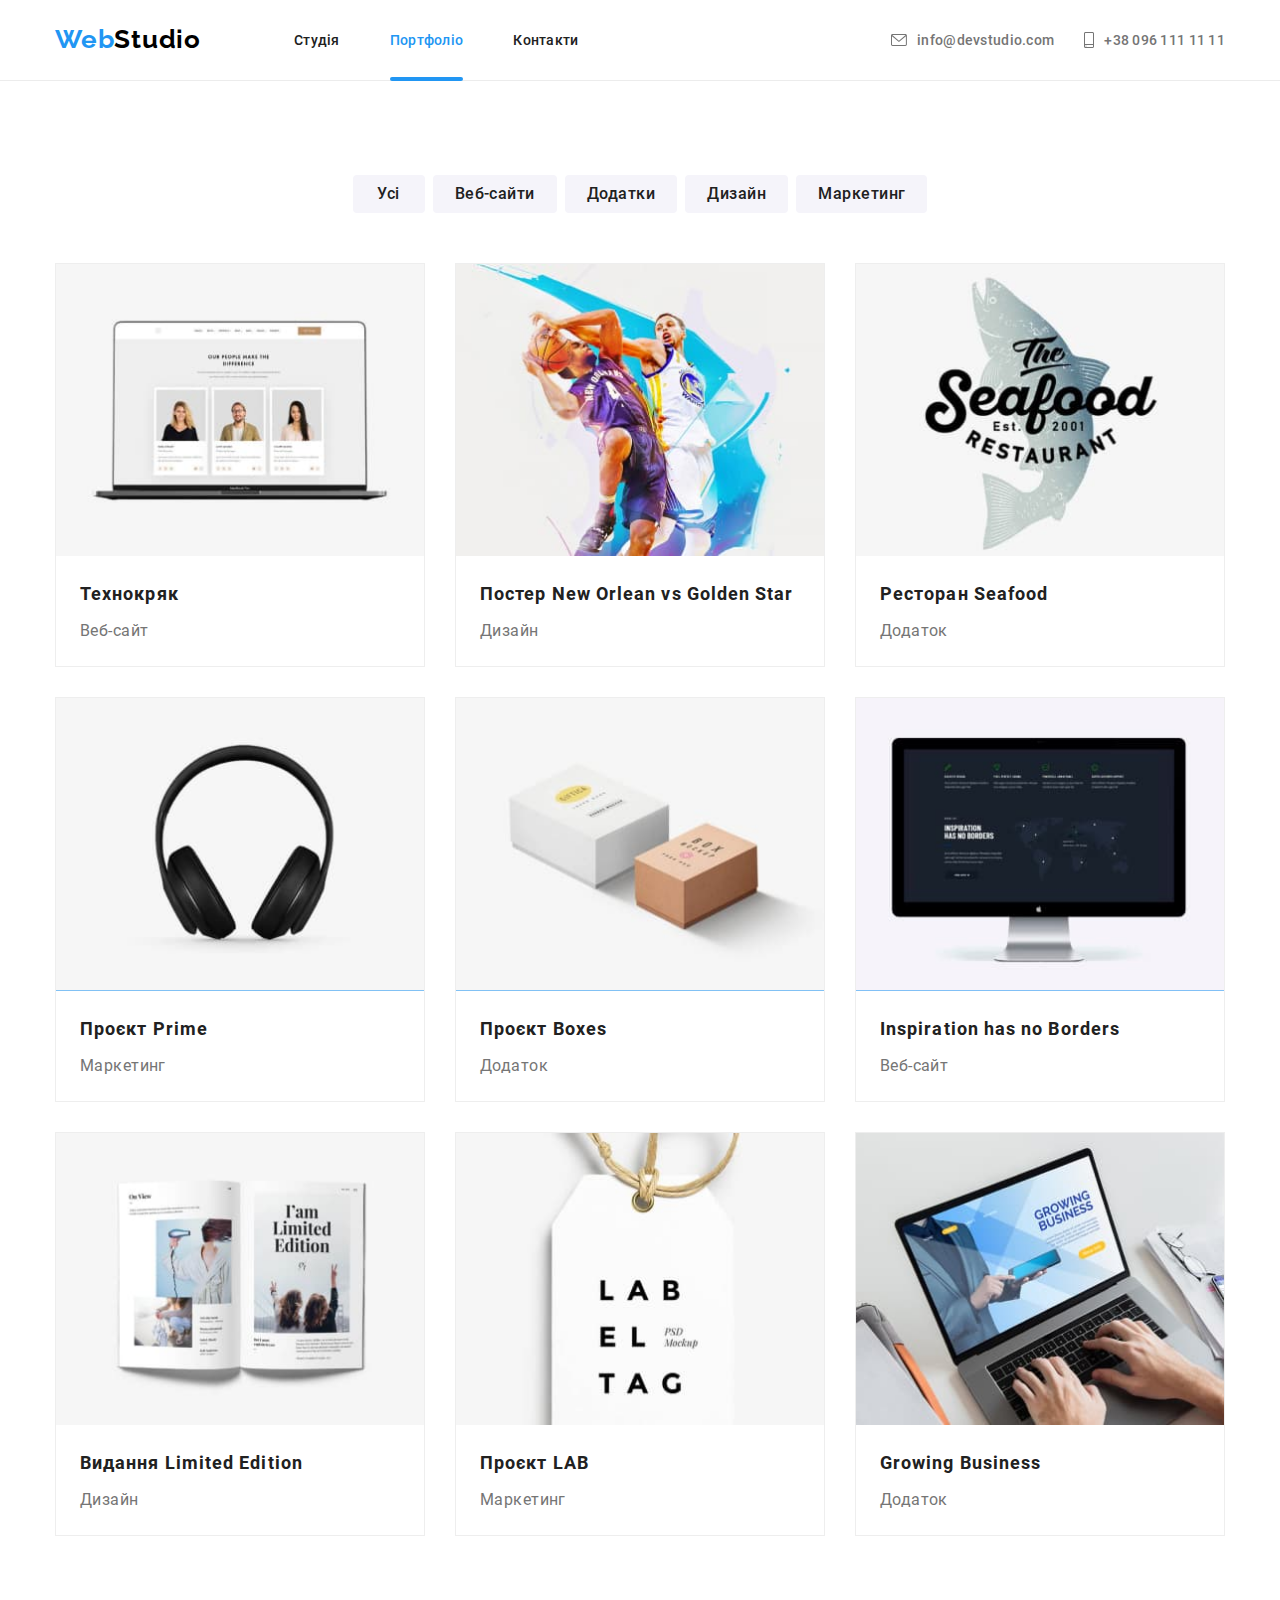
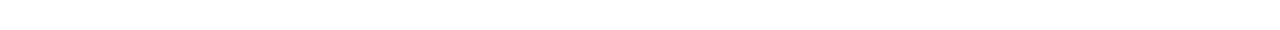
==== commit d2e943dc: "finishing top" ====
--- a/portfolio.html
+++ b/portfolio.html
@@ -8,7 +8,7 @@
     <link rel="stylesheet" href="./css/main.min.css" />
   </head>
   <body>
-    <!-- <header class="header">
+    <header class="header">
       <div class="container header__container">
         <nav class="nav header__nav">
           <a
@@ -17,6 +17,11 @@
             lang="en"
             ><span class="logo__accent">Web</span>Studio</a
           >
+          <button class="menu-open-btn" data-menu-open>
+            <svg class="menu-open-btn__icon" width="40" height="40">
+              <use href="./images/sprite.svg#burger-icon"></use>
+            </svg>
+          </button>
           <ul class="header__nav-list nav-list list">
             <li class="nav-list__item">
               <a href="./index.html" class="nav-list__link link">Студія</a>
@@ -55,7 +60,61 @@
           </li>
         </ul>
       </div>
-    </header> -->
+      <div class="mob-menu is-hidden" data-menu>
+        <button class="menu-close-btn" data-menu-close>
+          <svg class="menu-close-btn__icon" width="40" height="40">
+            <use href="./images/sprite.svg#cross-icon"></use>
+          </svg>
+        </button>
+        <nav class="mob-menu__navigation">
+          <ul class="mob-menu__list menu__list list">
+            <li class="menu__item">
+              <a href="./index.html" class="menu__link menu__link--current link"
+                >Студія</a
+              >
+            </li>
+            <li class="menu__item">
+              <a href="./portfolio.html" class="menu__link link">Портфоліо</a>
+            </li>
+            <li class="menu__item">
+              <a href="#" class="menu__link link">Контакти</a>
+            </li>
+          </ul>
+        </nav>
+        <div class="mob-menu__container">
+          <ul class="mob-menu__contacts contacts list">
+            <li class="contacts__item">
+              <a
+                href="mailto:info@devstudio.com"
+                class="contacts__link link"
+                lang="en"
+              >
+                info@devstudio.com</a
+              >
+            </li>
+            <li class="contacts__item">
+              <a href="tel:+380961111111" class="contacts__link link">
+                +38 096 111 11 11</a
+              >
+            </li>
+          </ul>
+          <ul class="mob-menu__soc soc list">
+            <li class="soc__item">
+              <a href="#" class="soc__link link">Instagram</a>
+            </li>
+            <li class="soc__item">
+              <a href="#" class="soc__link link">Twitter</a>
+            </li>
+            <li class="soc__item">
+              <a href="#" class="soc__link link">Facebook</a>
+            </li>
+            <li class="soc__item">
+              <a href="#" class="soc__link link">LinkedIn</a>
+            </li>
+          </ul>
+        </div>
+      </div>
+    </header>
     <main>
       <section class="portfolio section">
         <div class="container">
--- a/css/main.min.css
+++ b/css/main.min.css
@@ -1 +1 @@
-@font-face{font-family:"Raleway";font-style:normal;font-weight:400;src:url("../fonts/raleway-v28-latin_cyrillic-ext_cyrillic-regular.eot");src:local(""),url("../fonts/raleway-v28-latin_cyrillic-ext_cyrillic-regular.eot?#iefix") format("embedded-opentype"),url("../fonts/raleway-v28-latin_cyrillic-ext_cyrillic-regular.woff2") format("woff2"),url("../fonts/raleway-v28-latin_cyrillic-ext_cyrillic-regular.woff") format("woff"),url("../fonts/raleway-v28-latin_cyrillic-ext_cyrillic-regular.ttf") format("truetype"),url("../fonts/raleway-v28-latin_cyrillic-ext_cyrillic-regular.svg#Raleway") format("svg")}@font-face{font-family:"Raleway";font-style:normal;font-weight:700;src:url("../fonts/raleway-v28-latin_cyrillic-ext_cyrillic-700.eot");src:local(""),url("../fonts/raleway-v28-latin_cyrillic-ext_cyrillic-700.eot?#iefix") format("embedded-opentype"),url("../fonts/raleway-v28-latin_cyrillic-ext_cyrillic-700.woff2") format("woff2"),url("../fonts/raleway-v28-latin_cyrillic-ext_cyrillic-700.woff") format("woff"),url("../fonts/raleway-v28-latin_cyrillic-ext_cyrillic-700.ttf") format("truetype"),url("../fonts/raleway-v28-latin_cyrillic-ext_cyrillic-700.svg#Raleway") format("svg")}@font-face{font-family:"Roboto";font-style:normal;font-weight:400;src:url("../fonts/roboto-v30-latin_cyrillic-regular.eot");src:local(""),url("../fonts/roboto-v30-latin_cyrillic-regular.eot?#iefix") format("embedded-opentype"),url("../fonts/roboto-v30-latin_cyrillic-regular.woff2") format("woff2"),url("../fonts/roboto-v30-latin_cyrillic-regular.woff") format("woff"),url("../fonts/roboto-v30-latin_cyrillic-regular.ttf") format("truetype"),url("../fonts/roboto-v30-latin_cyrillic-regular.svg#Roboto") format("svg")}@font-face{font-family:"Roboto";font-style:normal;font-weight:500;src:url("../fonts/roboto-v30-latin_cyrillic-500.eot");src:local(""),url("../fonts/roboto-v30-latin_cyrillic-500.eot?#iefix") format("embedded-opentype"),url("../fonts/roboto-v30-latin_cyrillic-500.woff2") format("woff2"),url("../fonts/roboto-v30-latin_cyrillic-500.woff") format("woff"),url("../fonts/roboto-v30-latin_cyrillic-500.ttf") format("truetype"),url("../fonts/roboto-v30-latin_cyrillic-500.svg#Roboto") format("svg")}@font-face{font-family:"Roboto";font-style:normal;font-weight:700;src:url("../fonts/roboto-v30-latin_cyrillic-700.eot");src:local(""),url("../fonts/roboto-v30-latin_cyrillic-700.eot?#iefix") format("embedded-opentype"),url("../fonts/roboto-v30-latin_cyrillic-700.woff2") format("woff2"),url("../fonts/roboto-v30-latin_cyrillic-700.woff") format("woff"),url("../fonts/roboto-v30-latin_cyrillic-700.ttf") format("truetype"),url("../fonts/roboto-v30-latin_cyrillic-700.svg#Roboto") format("svg")}@font-face{font-family:"Roboto";font-style:normal;font-weight:900;src:url("../fonts/roboto-v30-latin_cyrillic-900.eot");src:local(""),url("../fonts/roboto-v30-latin_cyrillic-900.eot?#iefix") format("embedded-opentype"),url("../fonts/roboto-v30-latin_cyrillic-900.woff2") format("woff2"),url("../fonts/roboto-v30-latin_cyrillic-900.woff") format("woff"),url("../fonts/roboto-v30-latin_cyrillic-900.ttf") format("truetype"),url("../fonts/roboto-v30-latin_cyrillic-900.svg#Roboto") format("svg")}/*! modern-normalize v1.1.0 | MIT License | https://github.com/sindresorhus/modern-normalize */*,::after,::before{box-sizing:border-box}html{-moz-tab-size:4;-o-tab-size:4;tab-size:4}html{line-height:1.15;-webkit-text-size-adjust:100%}body{margin:0}body{font-family:system-ui,-apple-system,"Segoe UI",Roboto,Helvetica,Arial,sans-serif,"Apple Color Emoji","Segoe UI Emoji"}hr{height:0;color:inherit}abbr[title]{-webkit-text-decoration:underline dotted;text-decoration:underline dotted}b,strong{font-weight:bolder}code,kbd,pre,samp{font-family:ui-monospace,SFMono-Regular,Consolas,"Liberation Mono",Menlo,monospace;font-size:1em}small{font-size:80%}sub,sup{font-size:75%;line-height:0;position:relative;vertical-align:baseline}sub{bottom:-0.25em}sup{top:-0.5em}table{text-indent:0;border-color:inherit}button,input,optgroup,select,textarea{font-family:inherit;font-size:100%;line-height:1.15;margin:0}button,select{text-transform:none}[type=button],[type=reset],[type=submit],button{-webkit-appearance:button}::-moz-focus-inner{border-style:none;padding:0}:-moz-focusring{outline:1px dotted ButtonText}:-moz-ui-invalid{box-shadow:none}legend{padding:0}progress{vertical-align:baseline}::-webkit-inner-spin-button,::-webkit-outer-spin-button{height:auto}[type=search]{-webkit-appearance:textfield;outline-offset:-2px}::-webkit-search-decoration{-webkit-appearance:none}::-webkit-file-upload-button{-webkit-appearance:button;font:inherit}summary{display:list-item}.hero__title,.hero,.form__button,.container{margin-left:auto;margin-right:auto}.footer-form__button,.clients-list__link,.advantage-list__container,.form__checkbox-label,.socials__link,.close-btn{display:flex;justify-content:center;align-items:center}.visually-hidden{position:absolute;white-space:nowrap;width:1px;height:1px;overflow:hidden;border:0;padding:0;clip:rect(0 0 0 0);-webkit-clip-path:inset(50%);clip-path:inset(50%);margin:-1px}p,h1,h2,h3,h4,h5,h6{margin:0}ul{margin:0;padding-left:0}.image-block{display:block;max-width:100%;height:auto}.list{list-style:none}.link{text-decoration:none}.address{font-style:normal}body{font-family:"Roboto",sans-serif;font-size:14px;letter-spacing:.03em;color:#757575;background-color:#fff}body.modal-open{overflow:hidden}.container{width:100%;padding-left:15px;padding-right:15px}@media screen and (min-width: 480px){.container{width:480px}}@media screen and (min-width: 768px){.container{width:768px}}@media screen and (min-width: 1200px){.container{width:1200px}}.section{padding:60px 0}@media screen and (min-width: 1200px){.section{padding:94px 0}}.icons{fill:currentColor}.section-title{margin-bottom:30px;font-size:28px;line-height:1.1785714286;text-align:center;color:#212121}@media screen and (min-width: 1200px){.section-title{margin-bottom:50px;font-size:36px;line-height:1.1666666667}}.logo{font-family:"Raleway",sans-serif;font-weight:700;font-size:26px;line-height:1.1923076923;letter-spacing:.03em}.logo--dark{color:#000}.logo--light{color:#fff}.logo__accent{color:#2196f3}.button{min-width:200px;height:50px;padding:0;border:none;border-radius:4px;font-family:inherit;font-weight:700;font-size:16px;line-height:1.875;letter-spacing:.06em;background-color:#2196f3;color:#fff;cursor:pointer}.close-btn{position:absolute;top:8px;right:8px;width:30px;height:30px;padding:0;border:1px solid rgba(0,0,0,.1);border-radius:50%;background-color:rgba(0,0,0,0);cursor:pointer;transition:fill 250ms cubic-bezier(0.4, 0, 0.2, 1)}.close-btn:hover,.close-btn:focus{fill:#2196f3}.socials{display:flex;justify-content:center;gap:10px}.socials__item{width:44px;height:44px}.socials__link{transition:background-color 250ms cubic-bezier(0.4, 0, 0.2, 1);width:100%;height:100%;border-radius:50%}.socials__link:hover,.socials__link:focus{background-color:#2196f3}.socials__icon{transition:fill 250ms cubic-bezier(0.4, 0, 0.2, 1)}.socials__link:hover .socials__icon,.socials__link:focus .socials__icon{fill:#fff}.socials__link--dark{color:#afb1b8}.socials__link--light{color:#fff;background-color:rgba(255,255,255,.1)}.socials__link--light:hover,.socials__link--light:focus{background-color:#2196f3}.backdrop{position:fixed;top:0;left:0;width:100vw;height:100vh;transform:scaleX(1);opacity:1;transition:opacity 250ms cubic-bezier(0.4, 0, 0.2, 1),transform 250ms cubic-bezier(0.4, 0, 0.2, 1),visibility 250ms cubic-bezier(0.4, 0, 0.2, 1);background-color:rgba(0,0,0,.2);overflow-y:scroll}.is-hidden{visibility:hidden;transform:scaleX(0);opacity:0;pointer-events:none}.modal{padding:40px;position:absolute;top:50%;left:50%;width:100%;transform:translate(-50%, -50%);transition:transform 250ms cubic-bezier(0.4, 0, 0.2, 1);background-color:#fff;box-shadow:0px 1px 3px rgba(0,0,0,.12),0px 1px 1px rgba(0,0,0,.14),0px 2px 1px rgba(0,0,0,.2);border-radius:4px}@media screen and (max-width: 354px){.modal{padding:40px 20px}}@media screen and (min-width: 480px){.modal{width:450px;height:609px}}@media screen and (min-width: 1200px){.modal{width:528px;height:581px}}.backdrop.is-hidden .modal{transform:translate(-50%, 100%)}.modal__text{margin-bottom:12px;font-weight:700;font-size:20px;line-height:1.5;text-align:center;color:#212121}@media screen and (min-width: 1200px){.modal__text{font-weight:700;font-size:20px;line-height:1.15}}.form__label{display:block}.form__label:nth-child(-n+3){margin-bottom:10px}.form__label:nth-child(4){margin-bottom:17px}.form__container{display:block;position:relative}.form__text{display:block;margin-bottom:4px;font-size:12px;line-height:1.1666666667;letter-spacing:.01em}.form__input,.form__textarea{display:block;outline:none;color:#212121}.form__input{width:100%;padding:11px 12px;padding-left:42px;border:1px solid rgba(33,33,33,.2);border-radius:4px;transition:border-color 250ms cubic-bezier(0.4, 0, 0.2, 1)}.form__label:focus-within .form__input:nth-child(-n+3){border-color:#2196f3}.form__icon{position:absolute;top:50%;left:12px;transform:translateY(-50%);fill:#212121;transition:fill 250ms cubic-bezier(0.4, 0, 0.2, 1)}.form__label:focus-within .form__icon{fill:#2196f3}.form__textarea{resize:none;width:100%;min-height:120px;padding:12px 16px;border:1px solid rgba(33,33,33,.2);border-radius:4px;transition:border-color 250ms cubic-bezier(0.4, 0, 0.2, 1)}.form__label:focus-within .form__textarea{border-color:#2196f3}.form__textarea::-moz-placeholder{font-size:14px;line-height:1.1428571429;letter-spacing:.01em;font-size:12px;line-height:1.1666666667;letter-spacing:.01em;color:rgba(117,117,117,.5)}.form__textarea:-ms-input-placeholder{font-size:14px;line-height:1.1428571429;letter-spacing:.01em;font-size:12px;line-height:1.1666666667;letter-spacing:.01em;color:rgba(117,117,117,.5)}.form__textarea::placeholder{font-size:14px;line-height:1.1428571429;letter-spacing:.01em;font-size:12px;line-height:1.1666666667;letter-spacing:.01em;color:rgba(117,117,117,.5)}@media screen and (min-width: 1200px){.form__textarea::-moz-placeholder{font-size:12px;line-height:1.1666666667;letter-spacing:.01em}.form__textarea:-ms-input-placeholder{font-size:12px;line-height:1.1666666667;letter-spacing:.01em}.form__textarea::placeholder{font-size:12px;line-height:1.1666666667;letter-spacing:.01em}}.form__checkbox-label{gap:8.38px;margin-bottom:30px}.checkbox-label__text{margin-bottom:0;font-size:12px;line-height:1.1666666667;letter-spacing:.03em}@media screen and (min-width: 1200px){.checkbox-label__text{font-size:14px;line-height:1.7142857143;letter-spacing:.03em}}.checkbox-label__input{position:absolute;white-space:nowrap;width:1px;height:1px;overflow:hidden;border:0;padding:0;clip:rect(0 0 0 0);-webkit-clip-path:inset(50%);clip-path:inset(50%);margin:-1px}.checkbox-label__icon{border:2px solid #212121;border-radius:2px;fill:rgba(0,0,0,0);transition:fill 250ms cubic-bezier(0.4, 0, 0.2, 1),border-color 250ms cubic-bezier(0.4, 0, 0.2, 1),background-color 250ms cubic-bezier(0.4, 0, 0.2, 1)}.checkbox-label__input:checked+.checkbox-label__icon{fill:#fff;border-color:rgba(0,0,0,0);background-color:#2196f3}.checkbox-label__input:focus+.checkbox-label__icon{outline:1px solid #2196f3}.checkbox-label__link{color:#2196f3;text-decoration:underline;text-underline-offset:3px}.form__button{display:block;min-width:200px;height:50px;box-shadow:0px 4px 4px rgba(0,0,0,.15);transition:background-color 250ms cubic-bezier(0.4, 0, 0.2, 1),box-shadow 250ms cubic-bezier(0.4, 0, 0.2, 1)}.form__button:hover,.form__button:focus{background-color:#188ce8;box-shadow:0px 4px 4px rgba(0,0,0,.15);box-shadow:none}.header{border-bottom:1px solid #ececec}.header__container{display:flex;align-items:center}.header__nav{display:flex;align-items:center}.header__logo{padding-top:24px;padding-bottom:25px}.header__nav-list{display:flex;align-items:center;margin-left:93px;gap:50px}@media screen and (max-width: 767px){.header__nav-list{display:none}}.nav-list__link{display:block;padding:32px 0;font-weight:500;font-size:14px;line-height:1.1428571429;letter-spacing:.02em;transition:color 250ms cubic-bezier(0.4, 0, 0.2, 1);position:relative;color:#212121}.nav-list__link:hover,.nav-list__link:focus{color:#2196f3}.nav-list__link::after{content:"";position:absolute;left:0;transform:scaleX(0);bottom:-1px;width:100%;height:4px;border-radius:2px;background-color:#2196f3;transition:transform 250ms cubic-bezier(0.4, 0, 0.2, 1)}.nav-list__link:hover::after,.nav-list__link:focus::after{transform:scaleX(1)}.nav-list__link--current{color:#2196f3}.nav-list__link--current::after{content:"";position:absolute;left:0;bottom:-1px;transform:scaleX(1);width:100%;height:4px;border-radius:2px;background-color:#2196f3}.header__contacts-list{display:flex;margin-left:auto;align-items:center;gap:30px}@media screen and (max-width: 767px){.header__contacts-list{display:none}}.contacts-list__link{display:flex;align-items:center;color:currentColor;transition:color 250ms cubic-bezier(0.4, 0, 0.2, 1)}.contacts-list__link:hover,.contacts-list__link:focus{color:#2196f3}.contacts-list__link:hover .contacts-list__icon,.contacts-list__link:focus .contacts-list__icon{fill:currentColor}.contacts-list__icon{margin-right:10px}.hero{max-width:1600px;padding:118px 0;background-image:linear-gradient(rgba(47, 48, 58, 0.4), rgba(47, 48, 58, 0.4)),url(../../images/img-hero-480.jpg);background-position:center;background-repeat:no-repeat;background-size:cover;background-color:#2f303a;text-align:center}@media screen and (min-device-pixel-ratio: 2),(-webkit-min-device-pixel-ratio: 2),(min-resolution: 192dpi),(min-resolution: 2dppx){.hero{background-image:linear-gradient(rgba(47, 48, 58, 0.4), rgba(47, 48, 58, 0.4)),url(../../images/img-hero-480@2x.jpg)}}@media screen and (min-device-pixel-ratio: 3),(-webkit-min-device-pixel-ratio: 3),(min-resolution: 288dpi),(min-resolution: 3dppx){.hero{background-image:linear-gradient(rgba(47, 48, 58, 0.4), rgba(47, 48, 58, 0.4)),url(../../images/img-hero-480@3x.jpg)}}@media screen and (min-width: 768px){.hero{background-image:linear-gradient(rgba(47, 48, 58, 0.4), rgba(47, 48, 58, 0.4)),url(../../images/img-hero-768.jpg)}}@media screen and (min-width: 768px)and (min-device-pixel-ratio: 2),screen and (min-width: 768px)and (-webkit-min-device-pixel-ratio: 2),screen and (min-width: 768px)and (min-resolution: 192dpi),screen and (min-width: 768px)and (min-resolution: 2dppx){.hero{background-image:linear-gradient(rgba(47, 48, 58, 0.4), rgba(47, 48, 58, 0.4)),url(../../images/img-hero-768@2x.jpg)}}@media screen and (min-width: 768px)and (min-device-pixel-ratio: 3),screen and (min-width: 768px)and (-webkit-min-device-pixel-ratio: 3),screen and (min-width: 768px)and (min-resolution: 288dpi),screen and (min-width: 768px)and (min-resolution: 3dppx){.hero{background-image:linear-gradient(rgba(47, 48, 58, 0.4), rgba(47, 48, 58, 0.4)),url(../../images/img-hero-768@3x.jpg)}}@media screen and (min-width: 1200px){.hero{padding:200px 0;background-image:linear-gradient(rgba(47, 48, 58, 0.4), rgba(47, 48, 58, 0.4)),url(../../images/img-hero-1200.jpg)}}@media screen and (min-width: 1200px)and (min-device-pixel-ratio: 2),screen and (min-width: 1200px)and (-webkit-min-device-pixel-ratio: 2),screen and (min-width: 1200px)and (min-resolution: 192dpi),screen and (min-width: 1200px)and (min-resolution: 2dppx){.hero{background-image:linear-gradient(rgba(47, 48, 58, 0.4), rgba(47, 48, 58, 0.4)),url(../../images/img-hero-1200@2x.jpg)}}@media screen and (min-width: 1200px)and (min-device-pixel-ratio: 3),screen and (min-width: 1200px)and (-webkit-min-device-pixel-ratio: 3),screen and (min-width: 1200px)and (min-resolution: 288dpi),screen and (min-width: 1200px)and (min-resolution: 3dppx){.hero{background-image:linear-gradient(rgba(47, 48, 58, 0.4), rgba(47, 48, 58, 0.4)),url(../../images/img-hero-1200@3x.jpg)}}.hero__title{max-width:360px;margin-bottom:30px;font-weight:900;font-size:26px;line-height:1.6153846154;letter-spacing:.06em;text-transform:uppercase;color:#fff}@media screen and (min-width: 1200px){.hero__title{max-width:696px;font-weight:900;font-size:44px;line-height:1.3636363636;letter-spacing:.06em}}.hero__button{box-shadow:0px 4px 4px rgba(0,0,0,.15);transition:background-color 250ms cubic-bezier(0.4, 0, 0.2, 1)}@media screen and (min-width: 1200px){.hero__button{min-width:216px}}.hero__button:hover,.hero__button:focus{background-color:#188ce8}.advantage-list{display:flex;flex-wrap:wrap;gap:30px}.advantage-list__item{width:100%}@media screen and (min-width: 768px){.advantage-list__item{width:calc((100% - 30px)/2)}}@media screen and (min-width: 1200px){.advantage-list__item{width:calc((100% - 90px)/4)}}.advantage-list__container{width:100%;height:120px;margin-bottom:30px;background-color:#f5f4fa;border-radius:4px}.advantage-list__title{margin-bottom:10px;font-size:14px;line-height:1.1428571429;color:#212121}@media screen and (max-width: 767px){.advantage-list__title{text-align:center}}.advantage-list__text{line-height:1.7142857143}.works{padding-top:0}@media screen and (max-width: 1199px){.works{position:absolute;white-space:nowrap;width:1px;height:1px;overflow:hidden;border:0;padding:0;clip:rect(0 0 0 0);-webkit-clip-path:inset(50%);clip-path:inset(50%);margin:-1px}}.works-list{display:flex;gap:30px}.works-list__item{position:relative;width:calc((100% - 60px)/3)}.works-list__text{position:absolute;width:100%;bottom:0;padding:27px 0;text-align:center;font-weight:700;font-size:14px;line-height:1.1428571429;text-transform:uppercase;color:#fff;background-color:rgba(47,48,58,.8)}.teams{background-color:#f5f4fa}.cards{display:flex;flex-wrap:wrap;gap:30px}.cards__item{width:100%;background-color:#fff;box-shadow:0px 1px 3px rgba(0,0,0,.12),0px 1px 1px rgba(0,0,0,.14),0px 2px 1px rgba(0,0,0,.2);border-radius:0px 0px 4px 4px}@media screen and (min-width: 768px){.cards__item{width:calc((100% - 30px)/2)}}@media screen and (min-width: 1200px){.cards__item{width:calc((100% - 90px)/4)}}.cards__container{padding:30px 0;text-align:center}.cards__title{margin-bottom:10px;font-weight:500;font-size:16px;line-height:1.1875;color:#212121}.cards__text{margin-bottom:16px;font-size:16px;line-height:1.1875}.clients-list{display:flex;justify-content:center;flex-wrap:wrap;gap:30px}.clients-list__item{width:calc((100% - 30px)/2);height:92px}@media screen and (min-width: 768px){.clients-list__item{width:calc((100% - 60px)/3)}}@media screen and (min-width: 1200px){.clients-list__item{width:calc((100% - 150px)/6)}}.clients-list__link{width:100%;height:100%;border:1px solid #afb1b8;border-radius:4px;color:#afb1b8;transition:border-color 250ms cubic-bezier(0.4, 0, 0.2, 1)}.clients-list__link:hover,.clients-list__link:focus{border-color:#2196f3}.clients-list__link:hover .clients-list__icon,.clients-list__link:focus .clients-list__icon{fill:#2196f3}.clients-list__icon{transition:fill 250ms cubic-bezier(0.4, 0, 0.2, 1)}.filter{display:flex;flex-wrap:wrap;-moz-column-gap:8px;column-gap:8px;margin-bottom:40px}@media screen and (max-width: 767px){.filter{row-gap:15px;max-width:326px}}@media screen and (min-width: 768px){.filter{margin-bottom:30px;justify-content:center}}@media screen and (min-width: 1200px){.filter{margin-bottom:50px}}.filter__button{padding:6px 22px;font-weight:500;font-size:16px;line-height:1.625;letter-spacing:.03em;background-color:#f5f4fa;color:#212121;border:none;border-radius:4px;font-family:inherit;cursor:pointer;transition:background-color 250ms cubic-bezier(0.4, 0, 0.2, 1),color 250ms cubic-bezier(0.4, 0, 0.2, 1),box-shadow 250ms cubic-bezier(0.4, 0, 0.2, 1)}.filter__item:first-child .filter__button{padding:6px 24.8px}.filter__button:hover,.filter__button:focus{background-color:#2196f3;color:#fff;box-shadow:0px 3px 1px rgba(0,0,0,.1),0px 1px 2px rgba(0,0,0,.08),0px 2px 2px rgba(0,0,0,.12)}.products{display:flex;flex-wrap:wrap;align-items:stretch;gap:30px}.products__item{width:100%;border:1px solid #eee}@media screen and (min-width: 768px){.products__item{width:calc((100% - 30px)/2)}}@media screen and (min-width: 1200px){.products__item{width:calc((100% - 60px)/3)}}.products__link{display:block;height:100%;transition:box-shadow 250ms cubic-bezier(0.4, 0, 0.2, 1)}.products__link:hover,.products__link:focus{box-shadow:0px 1px 1px rgba(0,0,0,.12),0px 4px 4px rgba(0,0,0,.06),1px 4px 6px rgba(0,0,0,.16)}.products__link:hover .thumb__text,.products__link:focus .thumb__text{transform:translateY(0)}.products__thumb{position:relative;overflow:hidden}.thumb__text{position:absolute;top:0;left:0;width:100%;height:100%;display:flex;align-items:center;padding:0 24px;transform:translateY(100%);transition:transform 250ms cubic-bezier(0.4, 0, 0.2, 1);font-size:18px;line-height:1.5555555556;color:#fff;background-color:rgba(33,150,243,.9)}@media screen and (max-width: 330px){.thumb__text{font-size:16px;line-height:1.625}}.products__container{padding:20px 24px;background-color:#fff}.products__title{margin-bottom:4px;font-size:18px;line-height:2;letter-spacing:.06em;color:#212121}.products__text{font-size:16px;line-height:1.875;color:#757575}.footer{padding:60px 0;background-color:#2f303a}.footer__container{display:flex;align-items:baseline}.footer__logo{display:block;margin-bottom:20px}.address-list__item:not(:last-child){margin-bottom:9px}.address-list__link{transition:color 250ms cubic-bezier(0.4, 0, 0.2, 1);line-height:1.7142857143;color:rgba(255,255,255,.6)}.address-list__link:hover,.address-list__link:focus{color:#2196f3}.address-list__link--light{color:#fff}.footer__socials-container{margin-left:70px}.socials-container__text{margin-bottom:20px;font-weight:700;font-size:14px;line-height:1.1428571429;text-transform:uppercase;color:#fff}.footer-form{display:flex;gap:12px;margin-left:auto}.footer-form__text{display:block;margin-bottom:20px;font-weight:700;font-size:14px;line-height:1.1428571429;text-transform:uppercase;color:#fff}.footer-form__input{width:358px;padding:16px 16px;border:1px solid rgba(255,255,255,.3);filter:drop-shadow(0px 4px 4px rgba(0, 0, 0, 0.15));border-radius:4px;color:#fff;background-color:rgba(0,0,0,0)}.footer-form__input::-moz-placeholder{font-size:16px;line-height:1.25;color:rgba(255,255,255,.6);background-color:rgba(0,0,0,0)}.footer-form__input:-ms-input-placeholder{font-size:16px;line-height:1.25;color:rgba(255,255,255,.6);background-color:rgba(0,0,0,0)}.footer-form__input::placeholder{font-size:16px;line-height:1.25;color:rgba(255,255,255,.6);background-color:rgba(0,0,0,0)}.footer-form__button{align-self:flex-end;gap:10px;min-width:200px;height:50px;box-shadow:0px 4px 4px rgba(0,0,0,.15)}/*# sourceMappingURL=main.min.css.map */+@font-face{font-family:"Raleway";font-style:normal;font-weight:400;src:url("../fonts/raleway-v28-latin_cyrillic-ext_cyrillic-regular.eot");src:local(""),url("../fonts/raleway-v28-latin_cyrillic-ext_cyrillic-regular.eot?#iefix") format("embedded-opentype"),url("../fonts/raleway-v28-latin_cyrillic-ext_cyrillic-regular.woff2") format("woff2"),url("../fonts/raleway-v28-latin_cyrillic-ext_cyrillic-regular.woff") format("woff"),url("../fonts/raleway-v28-latin_cyrillic-ext_cyrillic-regular.ttf") format("truetype"),url("../fonts/raleway-v28-latin_cyrillic-ext_cyrillic-regular.svg#Raleway") format("svg")}@font-face{font-family:"Raleway";font-style:normal;font-weight:700;src:url("../fonts/raleway-v28-latin_cyrillic-ext_cyrillic-700.eot");src:local(""),url("../fonts/raleway-v28-latin_cyrillic-ext_cyrillic-700.eot?#iefix") format("embedded-opentype"),url("../fonts/raleway-v28-latin_cyrillic-ext_cyrillic-700.woff2") format("woff2"),url("../fonts/raleway-v28-latin_cyrillic-ext_cyrillic-700.woff") format("woff"),url("../fonts/raleway-v28-latin_cyrillic-ext_cyrillic-700.ttf") format("truetype"),url("../fonts/raleway-v28-latin_cyrillic-ext_cyrillic-700.svg#Raleway") format("svg")}@font-face{font-family:"Roboto";font-style:normal;font-weight:400;src:url("../fonts/roboto-v30-latin_cyrillic-regular.eot");src:local(""),url("../fonts/roboto-v30-latin_cyrillic-regular.eot?#iefix") format("embedded-opentype"),url("../fonts/roboto-v30-latin_cyrillic-regular.woff2") format("woff2"),url("../fonts/roboto-v30-latin_cyrillic-regular.woff") format("woff"),url("../fonts/roboto-v30-latin_cyrillic-regular.ttf") format("truetype"),url("../fonts/roboto-v30-latin_cyrillic-regular.svg#Roboto") format("svg")}@font-face{font-family:"Roboto";font-style:normal;font-weight:500;src:url("../fonts/roboto-v30-latin_cyrillic-500.eot");src:local(""),url("../fonts/roboto-v30-latin_cyrillic-500.eot?#iefix") format("embedded-opentype"),url("../fonts/roboto-v30-latin_cyrillic-500.woff2") format("woff2"),url("../fonts/roboto-v30-latin_cyrillic-500.woff") format("woff"),url("../fonts/roboto-v30-latin_cyrillic-500.ttf") format("truetype"),url("../fonts/roboto-v30-latin_cyrillic-500.svg#Roboto") format("svg")}@font-face{font-family:"Roboto";font-style:normal;font-weight:700;src:url("../fonts/roboto-v30-latin_cyrillic-700.eot");src:local(""),url("../fonts/roboto-v30-latin_cyrillic-700.eot?#iefix") format("embedded-opentype"),url("../fonts/roboto-v30-latin_cyrillic-700.woff2") format("woff2"),url("../fonts/roboto-v30-latin_cyrillic-700.woff") format("woff"),url("../fonts/roboto-v30-latin_cyrillic-700.ttf") format("truetype"),url("../fonts/roboto-v30-latin_cyrillic-700.svg#Roboto") format("svg")}@font-face{font-family:"Roboto";font-style:normal;font-weight:900;src:url("../fonts/roboto-v30-latin_cyrillic-900.eot");src:local(""),url("../fonts/roboto-v30-latin_cyrillic-900.eot?#iefix") format("embedded-opentype"),url("../fonts/roboto-v30-latin_cyrillic-900.woff2") format("woff2"),url("../fonts/roboto-v30-latin_cyrillic-900.woff") format("woff"),url("../fonts/roboto-v30-latin_cyrillic-900.ttf") format("truetype"),url("../fonts/roboto-v30-latin_cyrillic-900.svg#Roboto") format("svg")}/*! modern-normalize v1.1.0 | MIT License | https://github.com/sindresorhus/modern-normalize */*,::after,::before{box-sizing:border-box}html{-moz-tab-size:4;-o-tab-size:4;tab-size:4}html{line-height:1.15;-webkit-text-size-adjust:100%}body{margin:0}body{font-family:system-ui,-apple-system,"Segoe UI",Roboto,Helvetica,Arial,sans-serif,"Apple Color Emoji","Segoe UI Emoji"}hr{height:0;color:inherit}abbr[title]{-webkit-text-decoration:underline dotted;text-decoration:underline dotted}b,strong{font-weight:bolder}code,kbd,pre,samp{font-family:ui-monospace,SFMono-Regular,Consolas,"Liberation Mono",Menlo,monospace;font-size:1em}small{font-size:80%}sub,sup{font-size:75%;line-height:0;position:relative;vertical-align:baseline}sub{bottom:-0.25em}sup{top:-0.5em}table{text-indent:0;border-color:inherit}button,input,optgroup,select,textarea{font-family:inherit;font-size:100%;line-height:1.15;margin:0}button,select{text-transform:none}[type=button],[type=reset],[type=submit],button{-webkit-appearance:button}::-moz-focus-inner{border-style:none;padding:0}:-moz-focusring{outline:1px dotted ButtonText}:-moz-ui-invalid{box-shadow:none}legend{padding:0}progress{vertical-align:baseline}::-webkit-inner-spin-button,::-webkit-outer-spin-button{height:auto}[type=search]{-webkit-appearance:textfield;outline-offset:-2px}::-webkit-search-decoration{-webkit-appearance:none}::-webkit-file-upload-button{-webkit-appearance:button;font:inherit}summary{display:list-item}.hero__title,.hero,.form__button,.container{margin-left:auto;margin-right:auto}.footer-form__button,.clients-list__link,.advantage-list__container,.menu-close-btn,.menu-open-btn,.form__checkbox-label,.socials__link,.close-btn{display:flex;justify-content:center;align-items:center}.menu-close-btn,.menu-open-btn{padding:0;border:none;background-color:rgba(0,0,0,0);cursor:pointer}.visually-hidden{position:absolute;white-space:nowrap;width:1px;height:1px;overflow:hidden;border:0;padding:0;clip:rect(0 0 0 0);-webkit-clip-path:inset(50%);clip-path:inset(50%);margin:-1px}p,h1,h2,h3,h4,h5,h6{margin:0}ul{margin:0;padding-left:0}.image-block{display:block;max-width:100%;height:auto}.list{list-style:none}.link{text-decoration:none}.address{font-style:normal}body{font-family:"Roboto",sans-serif;font-size:14px;letter-spacing:.03em;color:#757575;background-color:#fff}body.modal-open{overflow:hidden}.container{width:100%;padding-left:15px;padding-right:15px}@media screen and (min-width: 480px){.container{width:480px}}@media screen and (min-width: 768px){.container{width:768px}}@media screen and (min-width: 1200px){.container{width:1200px}}.section{padding:60px 0}@media screen and (min-width: 1200px){.section{padding:94px 0}}.icons{fill:currentColor}.section-title{margin-bottom:30px;font-size:28px;line-height:1.1785714286;text-align:center;color:#212121}@media screen and (min-width: 1200px){.section-title{margin-bottom:50px;font-size:36px;line-height:1.1666666667}}.is-hidden{visibility:hidden;opacity:0;pointer-events:none}.no-scroll{overflow:hidden}.logo{font-family:"Raleway",sans-serif;font-weight:700;font-size:24px;line-height:1.1666666667;letter-spacing:.03em}@media screen and (min-width: 1200px){.logo{font-weight:700;font-size:26px;line-height:1.1923076923;letter-spacing:.03em}}.logo--dark{color:#000}.logo--light{color:#fff}.logo__accent{color:#2196f3}.button{min-width:200px;height:50px;padding:0;border:none;border-radius:4px;font-family:inherit;font-weight:700;font-size:16px;line-height:1.875;letter-spacing:.06em;background-color:#2196f3;color:#fff;cursor:pointer}.close-btn{position:absolute;top:8px;right:8px;width:30px;height:30px;padding:0;border:1px solid rgba(0,0,0,.1);border-radius:50%;background-color:rgba(0,0,0,0);cursor:pointer;transition:fill 250ms cubic-bezier(0.4, 0, 0.2, 1)}.close-btn:hover,.close-btn:focus{fill:#2196f3}.socials{display:flex;justify-content:center;gap:10px}.socials__item{width:44px;height:44px}.socials__link{transition:background-color 250ms cubic-bezier(0.4, 0, 0.2, 1);width:100%;height:100%;border-radius:50%}.socials__link:hover,.socials__link:focus{background-color:#2196f3}.socials__icon{transition:fill 250ms cubic-bezier(0.4, 0, 0.2, 1)}.socials__link:hover .socials__icon,.socials__link:focus .socials__icon{fill:#fff}.socials__link--dark{color:#afb1b8}.socials__link--light{color:#fff;background-color:rgba(255,255,255,.1)}.socials__link--light:hover,.socials__link--light:focus{background-color:#2196f3}.backdrop{position:fixed;top:0;left:0;width:100vw;height:100vh;transform:scaleX(1);transition:opacity 250ms cubic-bezier(0.4, 0, 0.2, 1),transform 250ms cubic-bezier(0.4, 0, 0.2, 1),visibility 250ms cubic-bezier(0.4, 0, 0.2, 1);background-color:rgba(0,0,0,.2);overflow-y:scroll}.backdrop.is-hidden{transform:scaleX(0)}.modal{padding:40px;position:absolute;top:50%;left:50%;width:100%;transform:translate(-50%, -50%);transition:transform 250ms cubic-bezier(0.4, 0, 0.2, 1);background-color:#fff;box-shadow:0px 1px 3px rgba(0,0,0,.12),0px 1px 1px rgba(0,0,0,.14),0px 2px 1px rgba(0,0,0,.2);border-radius:4px}@media screen and (max-width: 354px){.modal{padding:40px 20px}}@media screen and (min-width: 480px){.modal{width:450px;height:609px}}@media screen and (min-width: 1200px){.modal{width:528px;height:581px}}.backdrop.is-hidden .modal{transform:translate(-50%, 100%)}.modal__text{margin-bottom:12px;font-weight:700;font-size:20px;line-height:1.5;text-align:center;color:#212121}@media screen and (min-width: 1200px){.modal__text{font-weight:700;font-size:20px;line-height:1.15}}.form__label{display:block}.form__label:nth-child(-n+3){margin-bottom:10px}.form__label:nth-child(4){margin-bottom:17px}.form__container{display:block;position:relative}.form__text{display:block;margin-bottom:4px;font-size:12px;line-height:1.1666666667;letter-spacing:.01em}.form__input,.form__textarea{display:block;outline:none;color:#212121}.form__input{width:100%;padding:11px 12px;padding-left:42px;border:1px solid rgba(33,33,33,.2);border-radius:4px;transition:border-color 250ms cubic-bezier(0.4, 0, 0.2, 1)}.form__label:focus-within .form__input:nth-child(-n+3){border-color:#2196f3}.form__icon{position:absolute;top:50%;left:12px;transform:translateY(-50%);fill:#212121;transition:fill 250ms cubic-bezier(0.4, 0, 0.2, 1)}.form__label:focus-within .form__icon{fill:#2196f3}.form__textarea{resize:none;width:100%;min-height:120px;padding:12px 16px;border:1px solid rgba(33,33,33,.2);border-radius:4px;transition:border-color 250ms cubic-bezier(0.4, 0, 0.2, 1)}.form__label:focus-within .form__textarea{border-color:#2196f3}.form__textarea::-moz-placeholder{font-size:14px;line-height:1.1428571429;letter-spacing:.01em;font-size:12px;line-height:1.1666666667;letter-spacing:.01em;color:rgba(117,117,117,.5)}.form__textarea:-ms-input-placeholder{font-size:14px;line-height:1.1428571429;letter-spacing:.01em;font-size:12px;line-height:1.1666666667;letter-spacing:.01em;color:rgba(117,117,117,.5)}.form__textarea::placeholder{font-size:14px;line-height:1.1428571429;letter-spacing:.01em;font-size:12px;line-height:1.1666666667;letter-spacing:.01em;color:rgba(117,117,117,.5)}@media screen and (min-width: 1200px){.form__textarea::-moz-placeholder{font-size:12px;line-height:1.1666666667;letter-spacing:.01em}.form__textarea:-ms-input-placeholder{font-size:12px;line-height:1.1666666667;letter-spacing:.01em}.form__textarea::placeholder{font-size:12px;line-height:1.1666666667;letter-spacing:.01em}}.form__checkbox-label{gap:8.38px;margin-bottom:30px}.checkbox-label__text{margin-bottom:0;font-size:12px;line-height:1.1666666667;letter-spacing:.03em}@media screen and (min-width: 1200px){.checkbox-label__text{font-size:14px;line-height:1.7142857143;letter-spacing:.03em}}.checkbox-label__input{position:absolute;white-space:nowrap;width:1px;height:1px;overflow:hidden;border:0;padding:0;clip:rect(0 0 0 0);-webkit-clip-path:inset(50%);clip-path:inset(50%);margin:-1px}.checkbox-label__icon{border:2px solid #212121;border-radius:2px;fill:rgba(0,0,0,0);transition:fill 250ms cubic-bezier(0.4, 0, 0.2, 1),border-color 250ms cubic-bezier(0.4, 0, 0.2, 1),background-color 250ms cubic-bezier(0.4, 0, 0.2, 1)}.checkbox-label__input:checked+.checkbox-label__icon{fill:#fff;border-color:rgba(0,0,0,0);background-color:#2196f3}.checkbox-label__input:focus+.checkbox-label__icon{outline:1px solid #2196f3}.checkbox-label__link{color:#2196f3;text-decoration:underline;text-underline-offset:3px}.form__button{display:block;min-width:200px;height:50px;box-shadow:0px 4px 4px rgba(0,0,0,.15);transition:background-color 250ms cubic-bezier(0.4, 0, 0.2, 1),box-shadow 250ms cubic-bezier(0.4, 0, 0.2, 1)}.form__button:hover,.form__button:focus{background-color:#188ce8;box-shadow:0px 4px 4px rgba(0,0,0,.15);box-shadow:none}.menu-open-btn{margin-left:auto}@media screen and (min-width: 768px){.menu-open-btn{display:none}}.mob-menu{display:flex;flex-direction:column;justify-content:space-between;position:fixed;top:0;width:100vw;height:100vh;padding:48px 40px;overflow-y:auto;background-color:#fff;box-shadow:0px 4px 8px rgba(0,0,0,.04),0px 2px 4px rgba(0,0,0,.08),0px 1px 3px rgba(0,0,0,.16);transform:translateY(0);transition:opacity 250ms cubic-bezier(0.4, 0, 0.2, 1) 150ms,visibility 250ms cubic-bezier(0.4, 0, 0.2, 1) 150ms,transform 250ms cubic-bezier(0.4, 0, 0.2, 1)}@media screen and (min-width: 768px){.mob-menu{display:none}}.mob-menu.is-hidden{transform:translateY(-100%)}.menu-close-btn{position:absolute;top:10px;right:15px}.menu-close-btn__icon{transition:fill 250ms cubic-bezier(0.4, 0, 0.2, 1)}.menu-close-btn:hover .menu-close-btn__icon,.menu-close-btn:focus .menu-close-btn__icon{fill:#2196f3}.mob-menu__list{margin-bottom:40px}.menu__item:not(:last-child){margin-bottom:32px}.menu__link{font-weight:500;font-size:40px;line-height:1.175;letter-spacing:.02em;color:#212121;transition:color 250ms cubic-bezier(0.4, 0, 0.2, 1)}.menu__link:hover,.menu__link:focus{color:#2196f3}.menu__link--current{color:#2196f3}.contacts{margin-bottom:64px}.contacts__item:not(:last-child){margin-bottom:32px}.contacts__item:first-child .contacts__link{font-weight:500;font-size:24px;line-height:1.1666666667;letter-spacing:.02em;color:#2196f3}@media screen and (min-width: 410px){.contacts__item:first-child .contacts__link{font-weight:500;font-size:34px;line-height:1.1764705882;letter-spacing:.02em}}.contacts__item:last-child .contacts__link{font-weight:500;font-size:24px;line-height:1.1666666667;letter-spacing:.02em;color:#757575}@media screen and (min-width: 410px){.soc{display:flex}}.soc__item:not(:last-child){margin-bottom:10px}@media screen and (min-width: 410px){.soc__item{padding:0 10px}.soc__item:first-child{padding-left:0;padding-right:10px}.soc__item:last-child{padding-left:10px;padding-right:0}.soc__item:not(:last-child){border-right:1px solid rgba(33,33,33,.2)}}.soc__link{font-weight:500;font-size:24px;line-height:1.1666666667;letter-spacing:.02em;color:#2196f3}@media screen and (min-width: 410px){.soc__link{font-weight:500;font-size:18px;line-height:1.2222222222;letter-spacing:.02em}}.header{border-bottom:1px solid #ececec}@media screen and (min-width: 768px){.header__container{display:flex;align-items:center}}@media screen and (min-width: 768px)and (max-width: 1199px){.header__container{justify-content:space-between}}.header__nav{display:flex;align-items:center}.header__logo{padding:16px 0}@media screen and (min-width: 768px){.header__logo{padding-top:24px;padding-bottom:25px}}.header__nav-list{display:flex;align-items:center;gap:50px}@media screen and (max-width: 767px){.header__nav-list{display:none}}@media screen and (min-width: 768px){.header__nav-list{margin-left:88px}}@media screen and (min-width: 1200px){.header__nav-list{margin-left:93px}}.nav-list__link{display:block;padding:32px 0;font-weight:500;font-size:14px;line-height:1.1428571429;letter-spacing:.02em;transition:color 250ms cubic-bezier(0.4, 0, 0.2, 1);position:relative;color:#212121}.nav-list__link:hover,.nav-list__link:focus{color:#2196f3}.nav-list__link::after{content:"";position:absolute;left:0;transform:scaleX(0);bottom:-1px;width:100%;height:4px;border-radius:2px;background-color:#2196f3;transition:transform 250ms cubic-bezier(0.4, 0, 0.2, 1)}.nav-list__link:hover::after,.nav-list__link:focus::after{transform:scaleX(1)}.nav-list__link--current{color:#2196f3}.nav-list__link--current::after{content:"";position:absolute;left:0;bottom:-1px;transform:scaleX(1);width:100%;height:4px;border-radius:2px;background-color:#2196f3}.header__contacts-list{display:flex;margin-left:auto}@media screen and (max-width: 767px){.header__contacts-list{display:none}}@media screen and (min-width: 768px){.header__contacts-list{gap:10px}}@media screen and (min-width: 768px)and (max-width: 1199px){.header__contacts-list{flex-direction:column;align-items:flex-start}}@media screen and (min-width: 1200px){.header__contacts-list{gap:30px}}.contacts-list__link{display:flex;align-items:center;color:currentColor;transition:color 250ms cubic-bezier(0.4, 0, 0.2, 1);font-weight:500;font-size:12px;line-height:1.1666666667;letter-spacing:.02em}@media screen and (min-width: 1200px){.contacts-list__link{font-weight:500;font-size:14px;line-height:1.1428571429;letter-spacing:.02em}}.contacts-list__link:hover,.contacts-list__link:focus{color:#2196f3}.contacts-list__link:hover .contacts-list__icon,.contacts-list__link:focus .contacts-list__icon{fill:currentColor}.contacts-list__icon{margin-right:8px}@media screen and (min-width: 1200px){.contacts-list__icon{margin-right:10px}}.hero{max-width:1600px;padding:118px 0;background-image:linear-gradient(rgba(47, 48, 58, 0.4), rgba(47, 48, 58, 0.4)),url(../../images/img-hero-480.jpg);background-position:center;background-repeat:no-repeat;background-size:cover;background-color:#2f303a;text-align:center}@media screen and (min-device-pixel-ratio: 2),(-webkit-min-device-pixel-ratio: 2),(min-resolution: 192dpi),(min-resolution: 2dppx){.hero{background-image:linear-gradient(rgba(47, 48, 58, 0.4), rgba(47, 48, 58, 0.4)),url(../../images/img-hero-480@2x.jpg)}}@media screen and (min-device-pixel-ratio: 3),(-webkit-min-device-pixel-ratio: 3),(min-resolution: 288dpi),(min-resolution: 3dppx){.hero{background-image:linear-gradient(rgba(47, 48, 58, 0.4), rgba(47, 48, 58, 0.4)),url(../../images/img-hero-480@3x.jpg)}}@media screen and (min-width: 768px){.hero{background-image:linear-gradient(rgba(47, 48, 58, 0.4), rgba(47, 48, 58, 0.4)),url(../../images/img-hero-768.jpg)}}@media screen and (min-width: 768px)and (min-device-pixel-ratio: 2),screen and (min-width: 768px)and (-webkit-min-device-pixel-ratio: 2),screen and (min-width: 768px)and (min-resolution: 192dpi),screen and (min-width: 768px)and (min-resolution: 2dppx){.hero{background-image:linear-gradient(rgba(47, 48, 58, 0.4), rgba(47, 48, 58, 0.4)),url(../../images/img-hero-768@2x.jpg)}}@media screen and (min-width: 768px)and (min-device-pixel-ratio: 3),screen and (min-width: 768px)and (-webkit-min-device-pixel-ratio: 3),screen and (min-width: 768px)and (min-resolution: 288dpi),screen and (min-width: 768px)and (min-resolution: 3dppx){.hero{background-image:linear-gradient(rgba(47, 48, 58, 0.4), rgba(47, 48, 58, 0.4)),url(../../images/img-hero-768@3x.jpg)}}@media screen and (min-width: 1200px){.hero{padding:200px 0;background-image:linear-gradient(rgba(47, 48, 58, 0.4), rgba(47, 48, 58, 0.4)),url(../../images/img-hero-1200.jpg)}}@media screen and (min-width: 1200px)and (min-device-pixel-ratio: 2),screen and (min-width: 1200px)and (-webkit-min-device-pixel-ratio: 2),screen and (min-width: 1200px)and (min-resolution: 192dpi),screen and (min-width: 1200px)and (min-resolution: 2dppx){.hero{background-image:linear-gradient(rgba(47, 48, 58, 0.4), rgba(47, 48, 58, 0.4)),url(../../images/img-hero-1200@2x.jpg)}}@media screen and (min-width: 1200px)and (min-device-pixel-ratio: 3),screen and (min-width: 1200px)and (-webkit-min-device-pixel-ratio: 3),screen and (min-width: 1200px)and (min-resolution: 288dpi),screen and (min-width: 1200px)and (min-resolution: 3dppx){.hero{background-image:linear-gradient(rgba(47, 48, 58, 0.4), rgba(47, 48, 58, 0.4)),url(../../images/img-hero-1200@3x.jpg)}}.hero__title{max-width:360px;margin-bottom:30px;font-weight:900;font-size:26px;line-height:1.6153846154;letter-spacing:.06em;text-transform:uppercase;color:#fff}@media screen and (min-width: 1200px){.hero__title{max-width:696px;font-weight:900;font-size:44px;line-height:1.3636363636;letter-spacing:.06em}}.hero__button{box-shadow:0px 4px 4px rgba(0,0,0,.15);transition:background-color 250ms cubic-bezier(0.4, 0, 0.2, 1)}@media screen and (min-width: 1200px){.hero__button{min-width:216px}}.hero__button:hover,.hero__button:focus{background-color:#188ce8}.advantage-list{display:flex;flex-wrap:wrap;gap:30px}.advantage-list__item{width:100%}@media screen and (min-width: 768px){.advantage-list__item{width:calc((100% - 30px)/2)}}@media screen and (min-width: 1200px){.advantage-list__item{width:calc((100% - 90px)/4)}}.advantage-list__container{width:100%;height:120px;margin-bottom:30px;background-color:#f5f4fa;border-radius:4px}.advantage-list__title{margin-bottom:10px;font-size:14px;line-height:1.1428571429;color:#212121}@media screen and (max-width: 767px){.advantage-list__title{text-align:center}}.advantage-list__text{line-height:1.7142857143}.works{padding-top:0}@media screen and (max-width: 1199px){.works{position:absolute;white-space:nowrap;width:1px;height:1px;overflow:hidden;border:0;padding:0;clip:rect(0 0 0 0);-webkit-clip-path:inset(50%);clip-path:inset(50%);margin:-1px}}.works-list{display:flex;gap:30px}.works-list__item{position:relative;width:calc((100% - 60px)/3)}.works-list__text{position:absolute;width:100%;bottom:0;padding:27px 0;text-align:center;font-weight:700;font-size:14px;line-height:1.1428571429;text-transform:uppercase;color:#fff;background-color:rgba(47,48,58,.8)}.teams{background-color:#f5f4fa}.cards{display:flex;flex-wrap:wrap;gap:30px}.cards__item{width:100%;background-color:#fff;box-shadow:0px 1px 3px rgba(0,0,0,.12),0px 1px 1px rgba(0,0,0,.14),0px 2px 1px rgba(0,0,0,.2);border-radius:0px 0px 4px 4px}@media screen and (min-width: 768px){.cards__item{width:calc((100% - 30px)/2)}}@media screen and (min-width: 1200px){.cards__item{width:calc((100% - 90px)/4)}}.cards__container{padding:30px 0;text-align:center}.cards__title{margin-bottom:10px;font-weight:500;font-size:16px;line-height:1.1875;color:#212121}.cards__text{margin-bottom:16px;font-size:16px;line-height:1.1875}.clients-list{display:flex;justify-content:center;flex-wrap:wrap;gap:30px}.clients-list__item{width:calc((100% - 30px)/2);height:92px}@media screen and (min-width: 768px){.clients-list__item{width:calc((100% - 60px)/3)}}@media screen and (min-width: 1200px){.clients-list__item{width:calc((100% - 150px)/6)}}.clients-list__link{width:100%;height:100%;border:1px solid #afb1b8;border-radius:4px;color:#afb1b8;transition:border-color 250ms cubic-bezier(0.4, 0, 0.2, 1)}.clients-list__link:hover,.clients-list__link:focus{border-color:#2196f3}.clients-list__link:hover .clients-list__icon,.clients-list__link:focus .clients-list__icon{fill:#2196f3}.clients-list__icon{transition:fill 250ms cubic-bezier(0.4, 0, 0.2, 1)}.filter{display:flex;flex-wrap:wrap;-moz-column-gap:8px;column-gap:8px;margin-bottom:40px}@media screen and (max-width: 767px){.filter{row-gap:15px;max-width:326px}}@media screen and (min-width: 768px){.filter{margin-bottom:30px;justify-content:center}}@media screen and (min-width: 1200px){.filter{margin-bottom:50px}}.filter__button{padding:6px 22px;font-weight:500;font-size:16px;line-height:1.625;letter-spacing:.03em;background-color:#f5f4fa;color:#212121;border:none;border-radius:4px;font-family:inherit;cursor:pointer;transition:background-color 250ms cubic-bezier(0.4, 0, 0.2, 1),color 250ms cubic-bezier(0.4, 0, 0.2, 1),box-shadow 250ms cubic-bezier(0.4, 0, 0.2, 1)}.filter__item:first-child .filter__button{padding:6px 24.8px}.filter__button:hover,.filter__button:focus{background-color:#2196f3;color:#fff;box-shadow:0px 3px 1px rgba(0,0,0,.1),0px 1px 2px rgba(0,0,0,.08),0px 2px 2px rgba(0,0,0,.12)}.products{display:flex;flex-wrap:wrap;align-items:stretch;gap:30px}.products__item{width:100%;border:1px solid #eee}@media screen and (min-width: 768px){.products__item{width:calc((100% - 30px)/2)}}@media screen and (min-width: 1200px){.products__item{width:calc((100% - 60px)/3)}}.products__link{display:block;height:100%;transition:box-shadow 250ms cubic-bezier(0.4, 0, 0.2, 1)}.products__link:hover,.products__link:focus{box-shadow:0px 1px 1px rgba(0,0,0,.12),0px 4px 4px rgba(0,0,0,.06),1px 4px 6px rgba(0,0,0,.16)}.products__link:hover .thumb__text,.products__link:focus .thumb__text{transform:translateY(0)}.products__thumb{position:relative;overflow:hidden}.thumb__text{position:absolute;top:0;left:0;width:100%;height:100%;display:flex;align-items:center;padding:0 24px;transform:translateY(100%);transition:transform 250ms cubic-bezier(0.4, 0, 0.2, 1);font-size:18px;line-height:1.5555555556;color:#fff;background-color:rgba(33,150,243,.9)}@media screen and (max-width: 330px){.thumb__text{font-size:16px;line-height:1.625}}.products__container{padding:20px 24px;background-color:#fff}.products__title{margin-bottom:4px;font-size:18px;line-height:2;letter-spacing:.06em;color:#212121}.products__text{font-size:16px;line-height:1.875;color:#757575}.footer{padding:60px 0;background-color:#2f303a}.footer__container{display:flex;align-items:baseline}.footer__logo{display:block;margin-bottom:20px}.address-list__item:not(:last-child){margin-bottom:9px}.address-list__link{transition:color 250ms cubic-bezier(0.4, 0, 0.2, 1);line-height:1.7142857143;color:rgba(255,255,255,.6)}.address-list__link:hover,.address-list__link:focus{color:#2196f3}.address-list__link--light{color:#fff}.footer__socials-container{margin-left:70px}.socials-container__text{margin-bottom:20px;font-weight:700;font-size:14px;line-height:1.1428571429;text-transform:uppercase;color:#fff}.footer-form{display:flex;gap:12px;margin-left:auto}.footer-form__text{display:block;margin-bottom:20px;font-weight:700;font-size:14px;line-height:1.1428571429;text-transform:uppercase;color:#fff}.footer-form__input{width:358px;padding:16px 16px;border:1px solid rgba(255,255,255,.3);filter:drop-shadow(0px 4px 4px rgba(0, 0, 0, 0.15));border-radius:4px;color:#fff;background-color:rgba(0,0,0,0)}.footer-form__input::-moz-placeholder{font-size:16px;line-height:1.25;color:rgba(255,255,255,.6);background-color:rgba(0,0,0,0)}.footer-form__input:-ms-input-placeholder{font-size:16px;line-height:1.25;color:rgba(255,255,255,.6);background-color:rgba(0,0,0,0)}.footer-form__input::placeholder{font-size:16px;line-height:1.25;color:rgba(255,255,255,.6);background-color:rgba(0,0,0,0)}.footer-form__button{align-self:flex-end;gap:10px;min-width:200px;height:50px;box-shadow:0px 4px 4px rgba(0,0,0,.15)}/*# sourceMappingURL=main.min.css.map */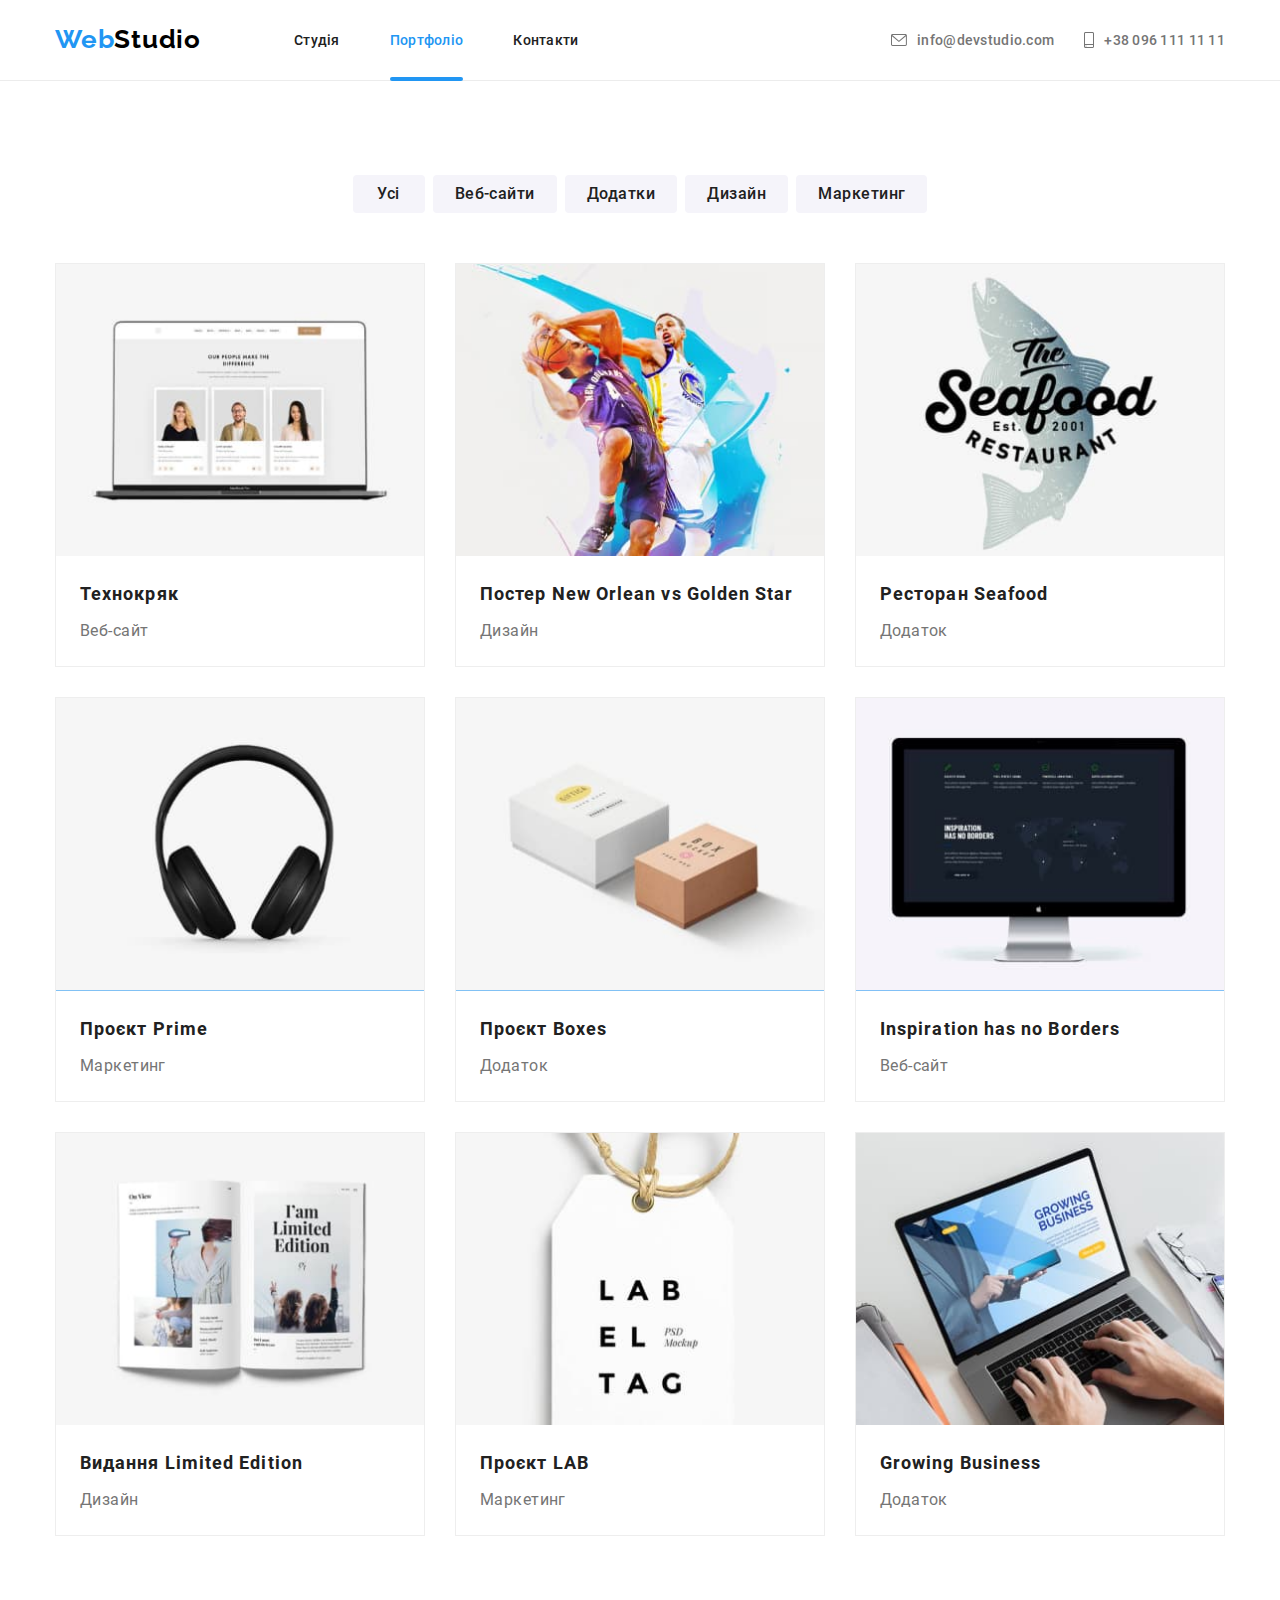
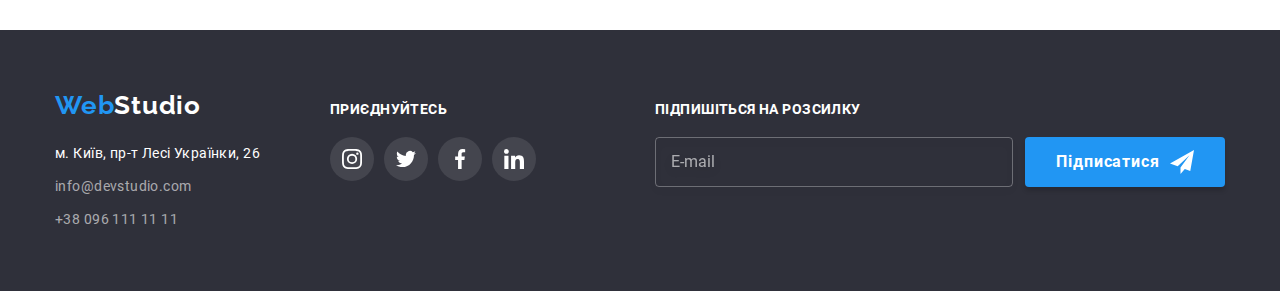
==== commit fabff4c2: "ending" ====
--- a/portfolio.html
+++ b/portfolio.html
@@ -578,7 +578,7 @@
         </div>
       </section>
     </main>
-    <!-- <footer class="footer">
+    <footer class="footer">
       <div class="footer__container container">
         <div class="address-container">
           <a
@@ -683,6 +683,7 @@
           </button>
         </form>
       </div>
-    </footer> -->
+    </footer>
+    <script src="./js/mobile-menu.js"></script>
   </body>
 </html>
--- a/css/main.min.css
+++ b/css/main.min.css
@@ -1 +1 @@
-@font-face{font-family:"Raleway";font-style:normal;font-weight:400;src:url("../fonts/raleway-v28-latin_cyrillic-ext_cyrillic-regular.eot");src:local(""),url("../fonts/raleway-v28-latin_cyrillic-ext_cyrillic-regular.eot?#iefix") format("embedded-opentype"),url("../fonts/raleway-v28-latin_cyrillic-ext_cyrillic-regular.woff2") format("woff2"),url("../fonts/raleway-v28-latin_cyrillic-ext_cyrillic-regular.woff") format("woff"),url("../fonts/raleway-v28-latin_cyrillic-ext_cyrillic-regular.ttf") format("truetype"),url("../fonts/raleway-v28-latin_cyrillic-ext_cyrillic-regular.svg#Raleway") format("svg")}@font-face{font-family:"Raleway";font-style:normal;font-weight:700;src:url("../fonts/raleway-v28-latin_cyrillic-ext_cyrillic-700.eot");src:local(""),url("../fonts/raleway-v28-latin_cyrillic-ext_cyrillic-700.eot?#iefix") format("embedded-opentype"),url("../fonts/raleway-v28-latin_cyrillic-ext_cyrillic-700.woff2") format("woff2"),url("../fonts/raleway-v28-latin_cyrillic-ext_cyrillic-700.woff") format("woff"),url("../fonts/raleway-v28-latin_cyrillic-ext_cyrillic-700.ttf") format("truetype"),url("../fonts/raleway-v28-latin_cyrillic-ext_cyrillic-700.svg#Raleway") format("svg")}@font-face{font-family:"Roboto";font-style:normal;font-weight:400;src:url("../fonts/roboto-v30-latin_cyrillic-regular.eot");src:local(""),url("../fonts/roboto-v30-latin_cyrillic-regular.eot?#iefix") format("embedded-opentype"),url("../fonts/roboto-v30-latin_cyrillic-regular.woff2") format("woff2"),url("../fonts/roboto-v30-latin_cyrillic-regular.woff") format("woff"),url("../fonts/roboto-v30-latin_cyrillic-regular.ttf") format("truetype"),url("../fonts/roboto-v30-latin_cyrillic-regular.svg#Roboto") format("svg")}@font-face{font-family:"Roboto";font-style:normal;font-weight:500;src:url("../fonts/roboto-v30-latin_cyrillic-500.eot");src:local(""),url("../fonts/roboto-v30-latin_cyrillic-500.eot?#iefix") format("embedded-opentype"),url("../fonts/roboto-v30-latin_cyrillic-500.woff2") format("woff2"),url("../fonts/roboto-v30-latin_cyrillic-500.woff") format("woff"),url("../fonts/roboto-v30-latin_cyrillic-500.ttf") format("truetype"),url("../fonts/roboto-v30-latin_cyrillic-500.svg#Roboto") format("svg")}@font-face{font-family:"Roboto";font-style:normal;font-weight:700;src:url("../fonts/roboto-v30-latin_cyrillic-700.eot");src:local(""),url("../fonts/roboto-v30-latin_cyrillic-700.eot?#iefix") format("embedded-opentype"),url("../fonts/roboto-v30-latin_cyrillic-700.woff2") format("woff2"),url("../fonts/roboto-v30-latin_cyrillic-700.woff") format("woff"),url("../fonts/roboto-v30-latin_cyrillic-700.ttf") format("truetype"),url("../fonts/roboto-v30-latin_cyrillic-700.svg#Roboto") format("svg")}@font-face{font-family:"Roboto";font-style:normal;font-weight:900;src:url("../fonts/roboto-v30-latin_cyrillic-900.eot");src:local(""),url("../fonts/roboto-v30-latin_cyrillic-900.eot?#iefix") format("embedded-opentype"),url("../fonts/roboto-v30-latin_cyrillic-900.woff2") format("woff2"),url("../fonts/roboto-v30-latin_cyrillic-900.woff") format("woff"),url("../fonts/roboto-v30-latin_cyrillic-900.ttf") format("truetype"),url("../fonts/roboto-v30-latin_cyrillic-900.svg#Roboto") format("svg")}/*! modern-normalize v1.1.0 | MIT License | https://github.com/sindresorhus/modern-normalize */*,::after,::before{box-sizing:border-box}html{-moz-tab-size:4;-o-tab-size:4;tab-size:4}html{line-height:1.15;-webkit-text-size-adjust:100%}body{margin:0}body{font-family:system-ui,-apple-system,"Segoe UI",Roboto,Helvetica,Arial,sans-serif,"Apple Color Emoji","Segoe UI Emoji"}hr{height:0;color:inherit}abbr[title]{-webkit-text-decoration:underline dotted;text-decoration:underline dotted}b,strong{font-weight:bolder}code,kbd,pre,samp{font-family:ui-monospace,SFMono-Regular,Consolas,"Liberation Mono",Menlo,monospace;font-size:1em}small{font-size:80%}sub,sup{font-size:75%;line-height:0;position:relative;vertical-align:baseline}sub{bottom:-0.25em}sup{top:-0.5em}table{text-indent:0;border-color:inherit}button,input,optgroup,select,textarea{font-family:inherit;font-size:100%;line-height:1.15;margin:0}button,select{text-transform:none}[type=button],[type=reset],[type=submit],button{-webkit-appearance:button}::-moz-focus-inner{border-style:none;padding:0}:-moz-focusring{outline:1px dotted ButtonText}:-moz-ui-invalid{box-shadow:none}legend{padding:0}progress{vertical-align:baseline}::-webkit-inner-spin-button,::-webkit-outer-spin-button{height:auto}[type=search]{-webkit-appearance:textfield;outline-offset:-2px}::-webkit-search-decoration{-webkit-appearance:none}::-webkit-file-upload-button{-webkit-appearance:button;font:inherit}summary{display:list-item}.hero__title,.hero,.form__button,.container{margin-left:auto;margin-right:auto}.footer-form__button,.clients-list__link,.advantage-list__container,.menu-close-btn,.menu-open-btn,.form__checkbox-label,.socials__link,.close-btn{display:flex;justify-content:center;align-items:center}.menu-close-btn,.menu-open-btn{padding:0;border:none;background-color:rgba(0,0,0,0);cursor:pointer}.visually-hidden{position:absolute;white-space:nowrap;width:1px;height:1px;overflow:hidden;border:0;padding:0;clip:rect(0 0 0 0);-webkit-clip-path:inset(50%);clip-path:inset(50%);margin:-1px}p,h1,h2,h3,h4,h5,h6{margin:0}ul{margin:0;padding-left:0}.image-block{display:block;max-width:100%;height:auto}.list{list-style:none}.link{text-decoration:none}.address{font-style:normal}body{font-family:"Roboto",sans-serif;font-size:14px;letter-spacing:.03em;color:#757575;background-color:#fff}body.modal-open{overflow:hidden}.container{width:100%;padding-left:15px;padding-right:15px}@media screen and (min-width: 480px){.container{width:480px}}@media screen and (min-width: 768px){.container{width:768px}}@media screen and (min-width: 1200px){.container{width:1200px}}.section{padding:60px 0}@media screen and (min-width: 1200px){.section{padding:94px 0}}.icons{fill:currentColor}.section-title{margin-bottom:30px;font-size:28px;line-height:1.1785714286;text-align:center;color:#212121}@media screen and (min-width: 1200px){.section-title{margin-bottom:50px;font-size:36px;line-height:1.1666666667}}.is-hidden{visibility:hidden;opacity:0;pointer-events:none}.no-scroll{overflow:hidden}.logo{font-family:"Raleway",sans-serif;font-weight:700;font-size:24px;line-height:1.1666666667;letter-spacing:.03em}@media screen and (min-width: 1200px){.logo{font-weight:700;font-size:26px;line-height:1.1923076923;letter-spacing:.03em}}.logo--dark{color:#000}.logo--light{color:#fff}.logo__accent{color:#2196f3}.button{min-width:200px;height:50px;padding:0;border:none;border-radius:4px;font-family:inherit;font-weight:700;font-size:16px;line-height:1.875;letter-spacing:.06em;background-color:#2196f3;color:#fff;cursor:pointer}.close-btn{position:absolute;top:8px;right:8px;width:30px;height:30px;padding:0;border:1px solid rgba(0,0,0,.1);border-radius:50%;background-color:rgba(0,0,0,0);cursor:pointer;transition:fill 250ms cubic-bezier(0.4, 0, 0.2, 1)}.close-btn:hover,.close-btn:focus{fill:#2196f3}.socials{display:flex;justify-content:center;gap:10px}.socials__item{width:44px;height:44px}.socials__link{transition:background-color 250ms cubic-bezier(0.4, 0, 0.2, 1);width:100%;height:100%;border-radius:50%}.socials__link:hover,.socials__link:focus{background-color:#2196f3}.socials__icon{transition:fill 250ms cubic-bezier(0.4, 0, 0.2, 1)}.socials__link:hover .socials__icon,.socials__link:focus .socials__icon{fill:#fff}.socials__link--dark{color:#afb1b8}.socials__link--light{color:#fff;background-color:rgba(255,255,255,.1)}.socials__link--light:hover,.socials__link--light:focus{background-color:#2196f3}.backdrop{position:fixed;top:0;left:0;width:100vw;height:100vh;transform:scaleX(1);transition:opacity 250ms cubic-bezier(0.4, 0, 0.2, 1),transform 250ms cubic-bezier(0.4, 0, 0.2, 1),visibility 250ms cubic-bezier(0.4, 0, 0.2, 1);background-color:rgba(0,0,0,.2);overflow-y:scroll}.backdrop.is-hidden{transform:scaleX(0)}.modal{padding:40px;position:absolute;top:50%;left:50%;width:100%;transform:translate(-50%, -50%);transition:transform 250ms cubic-bezier(0.4, 0, 0.2, 1);background-color:#fff;box-shadow:0px 1px 3px rgba(0,0,0,.12),0px 1px 1px rgba(0,0,0,.14),0px 2px 1px rgba(0,0,0,.2);border-radius:4px}@media screen and (max-width: 354px){.modal{padding:40px 20px}}@media screen and (min-width: 480px){.modal{width:450px;height:609px}}@media screen and (min-width: 1200px){.modal{width:528px;height:581px}}.backdrop.is-hidden .modal{transform:translate(-50%, 100%)}.modal__text{margin-bottom:12px;font-weight:700;font-size:20px;line-height:1.5;text-align:center;color:#212121}@media screen and (min-width: 1200px){.modal__text{font-weight:700;font-size:20px;line-height:1.15}}.form__label{display:block}.form__label:nth-child(-n+3){margin-bottom:10px}.form__label:nth-child(4){margin-bottom:17px}.form__container{display:block;position:relative}.form__text{display:block;margin-bottom:4px;font-size:12px;line-height:1.1666666667;letter-spacing:.01em}.form__input,.form__textarea{display:block;outline:none;color:#212121}.form__input{width:100%;padding:11px 12px;padding-left:42px;border:1px solid rgba(33,33,33,.2);border-radius:4px;transition:border-color 250ms cubic-bezier(0.4, 0, 0.2, 1)}.form__label:focus-within .form__input:nth-child(-n+3){border-color:#2196f3}.form__icon{position:absolute;top:50%;left:12px;transform:translateY(-50%);fill:#212121;transition:fill 250ms cubic-bezier(0.4, 0, 0.2, 1)}.form__label:focus-within .form__icon{fill:#2196f3}.form__textarea{resize:none;width:100%;min-height:120px;padding:12px 16px;border:1px solid rgba(33,33,33,.2);border-radius:4px;transition:border-color 250ms cubic-bezier(0.4, 0, 0.2, 1)}.form__label:focus-within .form__textarea{border-color:#2196f3}.form__textarea::-moz-placeholder{font-size:14px;line-height:1.1428571429;letter-spacing:.01em;font-size:12px;line-height:1.1666666667;letter-spacing:.01em;color:rgba(117,117,117,.5)}.form__textarea:-ms-input-placeholder{font-size:14px;line-height:1.1428571429;letter-spacing:.01em;font-size:12px;line-height:1.1666666667;letter-spacing:.01em;color:rgba(117,117,117,.5)}.form__textarea::placeholder{font-size:14px;line-height:1.1428571429;letter-spacing:.01em;font-size:12px;line-height:1.1666666667;letter-spacing:.01em;color:rgba(117,117,117,.5)}@media screen and (min-width: 1200px){.form__textarea::-moz-placeholder{font-size:12px;line-height:1.1666666667;letter-spacing:.01em}.form__textarea:-ms-input-placeholder{font-size:12px;line-height:1.1666666667;letter-spacing:.01em}.form__textarea::placeholder{font-size:12px;line-height:1.1666666667;letter-spacing:.01em}}.form__checkbox-label{gap:8.38px;margin-bottom:30px}.checkbox-label__text{margin-bottom:0;font-size:12px;line-height:1.1666666667;letter-spacing:.03em}@media screen and (min-width: 1200px){.checkbox-label__text{font-size:14px;line-height:1.7142857143;letter-spacing:.03em}}.checkbox-label__input{position:absolute;white-space:nowrap;width:1px;height:1px;overflow:hidden;border:0;padding:0;clip:rect(0 0 0 0);-webkit-clip-path:inset(50%);clip-path:inset(50%);margin:-1px}.checkbox-label__icon{border:2px solid #212121;border-radius:2px;fill:rgba(0,0,0,0);transition:fill 250ms cubic-bezier(0.4, 0, 0.2, 1),border-color 250ms cubic-bezier(0.4, 0, 0.2, 1),background-color 250ms cubic-bezier(0.4, 0, 0.2, 1)}.checkbox-label__input:checked+.checkbox-label__icon{fill:#fff;border-color:rgba(0,0,0,0);background-color:#2196f3}.checkbox-label__input:focus+.checkbox-label__icon{outline:1px solid #2196f3}.checkbox-label__link{color:#2196f3;text-decoration:underline;text-underline-offset:3px}.form__button{display:block;min-width:200px;height:50px;box-shadow:0px 4px 4px rgba(0,0,0,.15);transition:background-color 250ms cubic-bezier(0.4, 0, 0.2, 1),box-shadow 250ms cubic-bezier(0.4, 0, 0.2, 1)}.form__button:hover,.form__button:focus{background-color:#188ce8;box-shadow:0px 4px 4px rgba(0,0,0,.15);box-shadow:none}.menu-open-btn{margin-left:auto}@media screen and (min-width: 768px){.menu-open-btn{display:none}}.mob-menu{display:flex;flex-direction:column;justify-content:space-between;position:fixed;top:0;width:100vw;height:100vh;padding:48px 40px;overflow-y:auto;background-color:#fff;box-shadow:0px 4px 8px rgba(0,0,0,.04),0px 2px 4px rgba(0,0,0,.08),0px 1px 3px rgba(0,0,0,.16);transform:translateY(0);transition:opacity 250ms cubic-bezier(0.4, 0, 0.2, 1) 150ms,visibility 250ms cubic-bezier(0.4, 0, 0.2, 1) 150ms,transform 250ms cubic-bezier(0.4, 0, 0.2, 1)}@media screen and (min-width: 768px){.mob-menu{display:none}}.mob-menu.is-hidden{transform:translateY(-100%)}.menu-close-btn{position:absolute;top:10px;right:15px}.menu-close-btn__icon{transition:fill 250ms cubic-bezier(0.4, 0, 0.2, 1)}.menu-close-btn:hover .menu-close-btn__icon,.menu-close-btn:focus .menu-close-btn__icon{fill:#2196f3}.mob-menu__list{margin-bottom:40px}.menu__item:not(:last-child){margin-bottom:32px}.menu__link{font-weight:500;font-size:40px;line-height:1.175;letter-spacing:.02em;color:#212121;transition:color 250ms cubic-bezier(0.4, 0, 0.2, 1)}.menu__link:hover,.menu__link:focus{color:#2196f3}.menu__link--current{color:#2196f3}.contacts{margin-bottom:64px}.contacts__item:not(:last-child){margin-bottom:32px}.contacts__item:first-child .contacts__link{font-weight:500;font-size:24px;line-height:1.1666666667;letter-spacing:.02em;color:#2196f3}@media screen and (min-width: 410px){.contacts__item:first-child .contacts__link{font-weight:500;font-size:34px;line-height:1.1764705882;letter-spacing:.02em}}.contacts__item:last-child .contacts__link{font-weight:500;font-size:24px;line-height:1.1666666667;letter-spacing:.02em;color:#757575}@media screen and (min-width: 410px){.soc{display:flex}}.soc__item:not(:last-child){margin-bottom:10px}@media screen and (min-width: 410px){.soc__item{padding:0 10px}.soc__item:first-child{padding-left:0;padding-right:10px}.soc__item:last-child{padding-left:10px;padding-right:0}.soc__item:not(:last-child){border-right:1px solid rgba(33,33,33,.2)}}.soc__link{font-weight:500;font-size:24px;line-height:1.1666666667;letter-spacing:.02em;color:#2196f3}@media screen and (min-width: 410px){.soc__link{font-weight:500;font-size:18px;line-height:1.2222222222;letter-spacing:.02em}}.header{border-bottom:1px solid #ececec}@media screen and (min-width: 768px){.header__container{display:flex;align-items:center}}@media screen and (min-width: 768px)and (max-width: 1199px){.header__container{justify-content:space-between}}.header__nav{display:flex;align-items:center}.header__logo{padding:16px 0}@media screen and (min-width: 768px){.header__logo{padding-top:24px;padding-bottom:25px}}.header__nav-list{display:flex;align-items:center;gap:50px}@media screen and (max-width: 767px){.header__nav-list{display:none}}@media screen and (min-width: 768px){.header__nav-list{margin-left:88px}}@media screen and (min-width: 1200px){.header__nav-list{margin-left:93px}}.nav-list__link{display:block;padding:32px 0;font-weight:500;font-size:14px;line-height:1.1428571429;letter-spacing:.02em;transition:color 250ms cubic-bezier(0.4, 0, 0.2, 1);position:relative;color:#212121}.nav-list__link:hover,.nav-list__link:focus{color:#2196f3}.nav-list__link::after{content:"";position:absolute;left:0;transform:scaleX(0);bottom:-1px;width:100%;height:4px;border-radius:2px;background-color:#2196f3;transition:transform 250ms cubic-bezier(0.4, 0, 0.2, 1)}.nav-list__link:hover::after,.nav-list__link:focus::after{transform:scaleX(1)}.nav-list__link--current{color:#2196f3}.nav-list__link--current::after{content:"";position:absolute;left:0;bottom:-1px;transform:scaleX(1);width:100%;height:4px;border-radius:2px;background-color:#2196f3}.header__contacts-list{display:flex;margin-left:auto}@media screen and (max-width: 767px){.header__contacts-list{display:none}}@media screen and (min-width: 768px){.header__contacts-list{gap:10px}}@media screen and (min-width: 768px)and (max-width: 1199px){.header__contacts-list{flex-direction:column;align-items:flex-start}}@media screen and (min-width: 1200px){.header__contacts-list{gap:30px}}.contacts-list__link{display:flex;align-items:center;color:currentColor;transition:color 250ms cubic-bezier(0.4, 0, 0.2, 1);font-weight:500;font-size:12px;line-height:1.1666666667;letter-spacing:.02em}@media screen and (min-width: 1200px){.contacts-list__link{font-weight:500;font-size:14px;line-height:1.1428571429;letter-spacing:.02em}}.contacts-list__link:hover,.contacts-list__link:focus{color:#2196f3}.contacts-list__link:hover .contacts-list__icon,.contacts-list__link:focus .contacts-list__icon{fill:currentColor}.contacts-list__icon{margin-right:8px}@media screen and (min-width: 1200px){.contacts-list__icon{margin-right:10px}}.hero{max-width:1600px;padding:118px 0;background-image:linear-gradient(rgba(47, 48, 58, 0.4), rgba(47, 48, 58, 0.4)),url(../../images/img-hero-480.jpg);background-position:center;background-repeat:no-repeat;background-size:cover;background-color:#2f303a;text-align:center}@media screen and (min-device-pixel-ratio: 2),(-webkit-min-device-pixel-ratio: 2),(min-resolution: 192dpi),(min-resolution: 2dppx){.hero{background-image:linear-gradient(rgba(47, 48, 58, 0.4), rgba(47, 48, 58, 0.4)),url(../../images/img-hero-480@2x.jpg)}}@media screen and (min-device-pixel-ratio: 3),(-webkit-min-device-pixel-ratio: 3),(min-resolution: 288dpi),(min-resolution: 3dppx){.hero{background-image:linear-gradient(rgba(47, 48, 58, 0.4), rgba(47, 48, 58, 0.4)),url(../../images/img-hero-480@3x.jpg)}}@media screen and (min-width: 768px){.hero{background-image:linear-gradient(rgba(47, 48, 58, 0.4), rgba(47, 48, 58, 0.4)),url(../../images/img-hero-768.jpg)}}@media screen and (min-width: 768px)and (min-device-pixel-ratio: 2),screen and (min-width: 768px)and (-webkit-min-device-pixel-ratio: 2),screen and (min-width: 768px)and (min-resolution: 192dpi),screen and (min-width: 768px)and (min-resolution: 2dppx){.hero{background-image:linear-gradient(rgba(47, 48, 58, 0.4), rgba(47, 48, 58, 0.4)),url(../../images/img-hero-768@2x.jpg)}}@media screen and (min-width: 768px)and (min-device-pixel-ratio: 3),screen and (min-width: 768px)and (-webkit-min-device-pixel-ratio: 3),screen and (min-width: 768px)and (min-resolution: 288dpi),screen and (min-width: 768px)and (min-resolution: 3dppx){.hero{background-image:linear-gradient(rgba(47, 48, 58, 0.4), rgba(47, 48, 58, 0.4)),url(../../images/img-hero-768@3x.jpg)}}@media screen and (min-width: 1200px){.hero{padding:200px 0;background-image:linear-gradient(rgba(47, 48, 58, 0.4), rgba(47, 48, 58, 0.4)),url(../../images/img-hero-1200.jpg)}}@media screen and (min-width: 1200px)and (min-device-pixel-ratio: 2),screen and (min-width: 1200px)and (-webkit-min-device-pixel-ratio: 2),screen and (min-width: 1200px)and (min-resolution: 192dpi),screen and (min-width: 1200px)and (min-resolution: 2dppx){.hero{background-image:linear-gradient(rgba(47, 48, 58, 0.4), rgba(47, 48, 58, 0.4)),url(../../images/img-hero-1200@2x.jpg)}}@media screen and (min-width: 1200px)and (min-device-pixel-ratio: 3),screen and (min-width: 1200px)and (-webkit-min-device-pixel-ratio: 3),screen and (min-width: 1200px)and (min-resolution: 288dpi),screen and (min-width: 1200px)and (min-resolution: 3dppx){.hero{background-image:linear-gradient(rgba(47, 48, 58, 0.4), rgba(47, 48, 58, 0.4)),url(../../images/img-hero-1200@3x.jpg)}}.hero__title{max-width:360px;margin-bottom:30px;font-weight:900;font-size:26px;line-height:1.6153846154;letter-spacing:.06em;text-transform:uppercase;color:#fff}@media screen and (min-width: 1200px){.hero__title{max-width:696px;font-weight:900;font-size:44px;line-height:1.3636363636;letter-spacing:.06em}}.hero__button{box-shadow:0px 4px 4px rgba(0,0,0,.15);transition:background-color 250ms cubic-bezier(0.4, 0, 0.2, 1)}@media screen and (min-width: 1200px){.hero__button{min-width:216px}}.hero__button:hover,.hero__button:focus{background-color:#188ce8}.advantage-list{display:flex;flex-wrap:wrap;gap:30px}.advantage-list__item{width:100%}@media screen and (min-width: 768px){.advantage-list__item{width:calc((100% - 30px)/2)}}@media screen and (min-width: 1200px){.advantage-list__item{width:calc((100% - 90px)/4)}}.advantage-list__container{width:100%;height:120px;margin-bottom:30px;background-color:#f5f4fa;border-radius:4px}.advantage-list__title{margin-bottom:10px;font-size:14px;line-height:1.1428571429;color:#212121}@media screen and (max-width: 767px){.advantage-list__title{text-align:center}}.advantage-list__text{line-height:1.7142857143}.works{padding-top:0}@media screen and (max-width: 1199px){.works{position:absolute;white-space:nowrap;width:1px;height:1px;overflow:hidden;border:0;padding:0;clip:rect(0 0 0 0);-webkit-clip-path:inset(50%);clip-path:inset(50%);margin:-1px}}.works-list{display:flex;gap:30px}.works-list__item{position:relative;width:calc((100% - 60px)/3)}.works-list__text{position:absolute;width:100%;bottom:0;padding:27px 0;text-align:center;font-weight:700;font-size:14px;line-height:1.1428571429;text-transform:uppercase;color:#fff;background-color:rgba(47,48,58,.8)}.teams{background-color:#f5f4fa}.cards{display:flex;flex-wrap:wrap;gap:30px}.cards__item{width:100%;background-color:#fff;box-shadow:0px 1px 3px rgba(0,0,0,.12),0px 1px 1px rgba(0,0,0,.14),0px 2px 1px rgba(0,0,0,.2);border-radius:0px 0px 4px 4px}@media screen and (min-width: 768px){.cards__item{width:calc((100% - 30px)/2)}}@media screen and (min-width: 1200px){.cards__item{width:calc((100% - 90px)/4)}}.cards__container{padding:30px 0;text-align:center}.cards__title{margin-bottom:10px;font-weight:500;font-size:16px;line-height:1.1875;color:#212121}.cards__text{margin-bottom:16px;font-size:16px;line-height:1.1875}.clients-list{display:flex;justify-content:center;flex-wrap:wrap;gap:30px}.clients-list__item{width:calc((100% - 30px)/2);height:92px}@media screen and (min-width: 768px){.clients-list__item{width:calc((100% - 60px)/3)}}@media screen and (min-width: 1200px){.clients-list__item{width:calc((100% - 150px)/6)}}.clients-list__link{width:100%;height:100%;border:1px solid #afb1b8;border-radius:4px;color:#afb1b8;transition:border-color 250ms cubic-bezier(0.4, 0, 0.2, 1)}.clients-list__link:hover,.clients-list__link:focus{border-color:#2196f3}.clients-list__link:hover .clients-list__icon,.clients-list__link:focus .clients-list__icon{fill:#2196f3}.clients-list__icon{transition:fill 250ms cubic-bezier(0.4, 0, 0.2, 1)}.filter{display:flex;flex-wrap:wrap;-moz-column-gap:8px;column-gap:8px;margin-bottom:40px}@media screen and (max-width: 767px){.filter{row-gap:15px;max-width:326px}}@media screen and (min-width: 768px){.filter{margin-bottom:30px;justify-content:center}}@media screen and (min-width: 1200px){.filter{margin-bottom:50px}}.filter__button{padding:6px 22px;font-weight:500;font-size:16px;line-height:1.625;letter-spacing:.03em;background-color:#f5f4fa;color:#212121;border:none;border-radius:4px;font-family:inherit;cursor:pointer;transition:background-color 250ms cubic-bezier(0.4, 0, 0.2, 1),color 250ms cubic-bezier(0.4, 0, 0.2, 1),box-shadow 250ms cubic-bezier(0.4, 0, 0.2, 1)}.filter__item:first-child .filter__button{padding:6px 24.8px}.filter__button:hover,.filter__button:focus{background-color:#2196f3;color:#fff;box-shadow:0px 3px 1px rgba(0,0,0,.1),0px 1px 2px rgba(0,0,0,.08),0px 2px 2px rgba(0,0,0,.12)}.products{display:flex;flex-wrap:wrap;align-items:stretch;gap:30px}.products__item{width:100%;border:1px solid #eee}@media screen and (min-width: 768px){.products__item{width:calc((100% - 30px)/2)}}@media screen and (min-width: 1200px){.products__item{width:calc((100% - 60px)/3)}}.products__link{display:block;height:100%;transition:box-shadow 250ms cubic-bezier(0.4, 0, 0.2, 1)}.products__link:hover,.products__link:focus{box-shadow:0px 1px 1px rgba(0,0,0,.12),0px 4px 4px rgba(0,0,0,.06),1px 4px 6px rgba(0,0,0,.16)}.products__link:hover .thumb__text,.products__link:focus .thumb__text{transform:translateY(0)}.products__thumb{position:relative;overflow:hidden}.thumb__text{position:absolute;top:0;left:0;width:100%;height:100%;display:flex;align-items:center;padding:0 24px;transform:translateY(100%);transition:transform 250ms cubic-bezier(0.4, 0, 0.2, 1);font-size:18px;line-height:1.5555555556;color:#fff;background-color:rgba(33,150,243,.9)}@media screen and (max-width: 330px){.thumb__text{font-size:16px;line-height:1.625}}.products__container{padding:20px 24px;background-color:#fff}.products__title{margin-bottom:4px;font-size:18px;line-height:2;letter-spacing:.06em;color:#212121}.products__text{font-size:16px;line-height:1.875;color:#757575}.footer{padding:60px 0;background-color:#2f303a}.footer__container{display:flex;align-items:baseline}.footer__logo{display:block;margin-bottom:20px}.address-list__item:not(:last-child){margin-bottom:9px}.address-list__link{transition:color 250ms cubic-bezier(0.4, 0, 0.2, 1);line-height:1.7142857143;color:rgba(255,255,255,.6)}.address-list__link:hover,.address-list__link:focus{color:#2196f3}.address-list__link--light{color:#fff}.footer__socials-container{margin-left:70px}.socials-container__text{margin-bottom:20px;font-weight:700;font-size:14px;line-height:1.1428571429;text-transform:uppercase;color:#fff}.footer-form{display:flex;gap:12px;margin-left:auto}.footer-form__text{display:block;margin-bottom:20px;font-weight:700;font-size:14px;line-height:1.1428571429;text-transform:uppercase;color:#fff}.footer-form__input{width:358px;padding:16px 16px;border:1px solid rgba(255,255,255,.3);filter:drop-shadow(0px 4px 4px rgba(0, 0, 0, 0.15));border-radius:4px;color:#fff;background-color:rgba(0,0,0,0)}.footer-form__input::-moz-placeholder{font-size:16px;line-height:1.25;color:rgba(255,255,255,.6);background-color:rgba(0,0,0,0)}.footer-form__input:-ms-input-placeholder{font-size:16px;line-height:1.25;color:rgba(255,255,255,.6);background-color:rgba(0,0,0,0)}.footer-form__input::placeholder{font-size:16px;line-height:1.25;color:rgba(255,255,255,.6);background-color:rgba(0,0,0,0)}.footer-form__button{align-self:flex-end;gap:10px;min-width:200px;height:50px;box-shadow:0px 4px 4px rgba(0,0,0,.15)}/*# sourceMappingURL=main.min.css.map */+@font-face{font-family:"Raleway";font-style:normal;font-weight:400;src:url("../fonts/raleway-v28-latin_cyrillic-ext_cyrillic-regular.eot");src:local(""),url("../fonts/raleway-v28-latin_cyrillic-ext_cyrillic-regular.eot?#iefix") format("embedded-opentype"),url("../fonts/raleway-v28-latin_cyrillic-ext_cyrillic-regular.woff2") format("woff2"),url("../fonts/raleway-v28-latin_cyrillic-ext_cyrillic-regular.woff") format("woff"),url("../fonts/raleway-v28-latin_cyrillic-ext_cyrillic-regular.ttf") format("truetype"),url("../fonts/raleway-v28-latin_cyrillic-ext_cyrillic-regular.svg#Raleway") format("svg")}@font-face{font-family:"Raleway";font-style:normal;font-weight:700;src:url("../fonts/raleway-v28-latin_cyrillic-ext_cyrillic-700.eot");src:local(""),url("../fonts/raleway-v28-latin_cyrillic-ext_cyrillic-700.eot?#iefix") format("embedded-opentype"),url("../fonts/raleway-v28-latin_cyrillic-ext_cyrillic-700.woff2") format("woff2"),url("../fonts/raleway-v28-latin_cyrillic-ext_cyrillic-700.woff") format("woff"),url("../fonts/raleway-v28-latin_cyrillic-ext_cyrillic-700.ttf") format("truetype"),url("../fonts/raleway-v28-latin_cyrillic-ext_cyrillic-700.svg#Raleway") format("svg")}@font-face{font-family:"Roboto";font-style:normal;font-weight:400;src:url("../fonts/roboto-v30-latin_cyrillic-regular.eot");src:local(""),url("../fonts/roboto-v30-latin_cyrillic-regular.eot?#iefix") format("embedded-opentype"),url("../fonts/roboto-v30-latin_cyrillic-regular.woff2") format("woff2"),url("../fonts/roboto-v30-latin_cyrillic-regular.woff") format("woff"),url("../fonts/roboto-v30-latin_cyrillic-regular.ttf") format("truetype"),url("../fonts/roboto-v30-latin_cyrillic-regular.svg#Roboto") format("svg")}@font-face{font-family:"Roboto";font-style:normal;font-weight:500;src:url("../fonts/roboto-v30-latin_cyrillic-500.eot");src:local(""),url("../fonts/roboto-v30-latin_cyrillic-500.eot?#iefix") format("embedded-opentype"),url("../fonts/roboto-v30-latin_cyrillic-500.woff2") format("woff2"),url("../fonts/roboto-v30-latin_cyrillic-500.woff") format("woff"),url("../fonts/roboto-v30-latin_cyrillic-500.ttf") format("truetype"),url("../fonts/roboto-v30-latin_cyrillic-500.svg#Roboto") format("svg")}@font-face{font-family:"Roboto";font-style:normal;font-weight:700;src:url("../fonts/roboto-v30-latin_cyrillic-700.eot");src:local(""),url("../fonts/roboto-v30-latin_cyrillic-700.eot?#iefix") format("embedded-opentype"),url("../fonts/roboto-v30-latin_cyrillic-700.woff2") format("woff2"),url("../fonts/roboto-v30-latin_cyrillic-700.woff") format("woff"),url("../fonts/roboto-v30-latin_cyrillic-700.ttf") format("truetype"),url("../fonts/roboto-v30-latin_cyrillic-700.svg#Roboto") format("svg")}@font-face{font-family:"Roboto";font-style:normal;font-weight:900;src:url("../fonts/roboto-v30-latin_cyrillic-900.eot");src:local(""),url("../fonts/roboto-v30-latin_cyrillic-900.eot?#iefix") format("embedded-opentype"),url("../fonts/roboto-v30-latin_cyrillic-900.woff2") format("woff2"),url("../fonts/roboto-v30-latin_cyrillic-900.woff") format("woff"),url("../fonts/roboto-v30-latin_cyrillic-900.ttf") format("truetype"),url("../fonts/roboto-v30-latin_cyrillic-900.svg#Roboto") format("svg")}/*! modern-normalize v1.1.0 | MIT License | https://github.com/sindresorhus/modern-normalize */*,::after,::before{box-sizing:border-box}html{-moz-tab-size:4;-o-tab-size:4;tab-size:4}html{line-height:1.15;-webkit-text-size-adjust:100%}body{margin:0}body{font-family:system-ui,-apple-system,"Segoe UI",Roboto,Helvetica,Arial,sans-serif,"Apple Color Emoji","Segoe UI Emoji"}hr{height:0;color:inherit}abbr[title]{-webkit-text-decoration:underline dotted;text-decoration:underline dotted}b,strong{font-weight:bolder}code,kbd,pre,samp{font-family:ui-monospace,SFMono-Regular,Consolas,"Liberation Mono",Menlo,monospace;font-size:1em}small{font-size:80%}sub,sup{font-size:75%;line-height:0;position:relative;vertical-align:baseline}sub{bottom:-0.25em}sup{top:-0.5em}table{text-indent:0;border-color:inherit}button,input,optgroup,select,textarea{font-family:inherit;font-size:100%;line-height:1.15;margin:0}button,select{text-transform:none}[type=button],[type=reset],[type=submit],button{-webkit-appearance:button}::-moz-focus-inner{border-style:none;padding:0}:-moz-focusring{outline:1px dotted ButtonText}:-moz-ui-invalid{box-shadow:none}legend{padding:0}progress{vertical-align:baseline}::-webkit-inner-spin-button,::-webkit-outer-spin-button{height:auto}[type=search]{-webkit-appearance:textfield;outline-offset:-2px}::-webkit-search-decoration{-webkit-appearance:none}::-webkit-file-upload-button{-webkit-appearance:button;font:inherit}summary{display:list-item}.hero__title,.hero,.form__button,.container{margin-left:auto;margin-right:auto}.footer-form__button,.clients-list__link,.advantage-list__container,.menu-close-btn,.menu-open-btn,.form__checkbox-label,.socials__link,.close-btn{display:flex;justify-content:center;align-items:center}.menu-close-btn,.menu-open-btn{padding:0;border:none;background-color:rgba(0,0,0,0);cursor:pointer}.visually-hidden{position:absolute;white-space:nowrap;width:1px;height:1px;overflow:hidden;border:0;padding:0;clip:rect(0 0 0 0);-webkit-clip-path:inset(50%);clip-path:inset(50%);margin:-1px}p,h1,h2,h3,h4,h5,h6{margin:0}ul{margin:0;padding-left:0}.image-block{display:block;max-width:100%;height:auto}.list{list-style:none}.link{text-decoration:none}.address{font-style:normal}body{font-family:"Roboto",sans-serif;font-size:14px;letter-spacing:.03em;color:#757575;background-color:#fff}body.modal-open{overflow:hidden}.container{width:100%;padding-left:15px;padding-right:15px}@media screen and (min-width: 480px){.container{width:480px}}@media screen and (min-width: 768px){.container{width:768px}}@media screen and (min-width: 1200px){.container{width:1200px}}.section{padding:60px 0}@media screen and (min-width: 1200px){.section{padding:94px 0}}.icons{fill:currentColor}.section-title{margin-bottom:30px;font-size:28px;line-height:1.1785714286;text-align:center;color:#212121}@media screen and (min-width: 1200px){.section-title{margin-bottom:50px;font-size:36px;line-height:1.1666666667}}.is-hidden{visibility:hidden;opacity:0;pointer-events:none}.no-scroll{overflow:hidden}.logo{font-family:"Raleway",sans-serif;font-weight:700;font-size:24px;line-height:1.1666666667;letter-spacing:.03em}@media screen and (min-width: 1200px){.logo{font-weight:700;font-size:26px;line-height:1.1923076923;letter-spacing:.03em}}.logo--dark{color:#000}.logo--light{color:#fff}.logo__accent{color:#2196f3}.button{min-width:200px;height:50px;padding:0;border:none;border-radius:4px;font-family:inherit;font-weight:700;font-size:16px;line-height:1.875;letter-spacing:.06em;background-color:#2196f3;color:#fff;cursor:pointer}.close-btn{position:absolute;top:8px;right:8px;width:30px;height:30px;padding:0;border:1px solid rgba(0,0,0,.1);border-radius:50%;background-color:rgba(0,0,0,0);cursor:pointer;transition:fill 250ms cubic-bezier(0.4, 0, 0.2, 1)}.close-btn:hover,.close-btn:focus{fill:#2196f3}.socials{display:flex;justify-content:center;gap:10px}.socials__item{width:44px;height:44px}.socials__link{transition:background-color 250ms cubic-bezier(0.4, 0, 0.2, 1);width:100%;height:100%;border-radius:50%}.socials__link:hover,.socials__link:focus{background-color:#2196f3}.socials__icon{transition:fill 250ms cubic-bezier(0.4, 0, 0.2, 1)}.socials__link:hover .socials__icon,.socials__link:focus .socials__icon{fill:#fff}.socials__link--dark{color:#afb1b8}.socials__link--light{color:#fff;background-color:rgba(255,255,255,.1)}.socials__link--light:hover,.socials__link--light:focus{background-color:#2196f3}.backdrop{position:fixed;top:0;left:0;width:100vw;height:100vh;transform:scaleX(1);transition:opacity 250ms cubic-bezier(0.4, 0, 0.2, 1),transform 250ms cubic-bezier(0.4, 0, 0.2, 1),visibility 250ms cubic-bezier(0.4, 0, 0.2, 1);background-color:rgba(0,0,0,.2);overflow-y:scroll}.backdrop.is-hidden{transform:scaleX(0)}.modal{padding:40px;position:absolute;top:50%;left:50%;width:100%;transform:translate(-50%, -50%);transition:transform 250ms cubic-bezier(0.4, 0, 0.2, 1);background-color:#fff;box-shadow:0px 1px 3px rgba(0,0,0,.12),0px 1px 1px rgba(0,0,0,.14),0px 2px 1px rgba(0,0,0,.2);border-radius:4px}@media screen and (max-width: 354px){.modal{padding:40px 20px}}@media screen and (min-width: 480px){.modal{width:450px;height:609px}}@media screen and (min-width: 1200px){.modal{width:528px;height:581px}}.backdrop.is-hidden .modal{transform:translate(-50%, 100%)}.modal__text{margin-bottom:12px;font-weight:700;font-size:20px;line-height:1.5;text-align:center;color:#212121}@media screen and (min-width: 1200px){.modal__text{font-weight:700;font-size:20px;line-height:1.15}}.form__label{display:block}.form__label:nth-child(-n+3){margin-bottom:10px}.form__label:nth-child(4){margin-bottom:17px}.form__container{display:block;position:relative}.form__text{display:block;margin-bottom:4px;font-size:12px;line-height:1.1666666667;letter-spacing:.01em}.form__input,.form__textarea{display:block;outline:none;color:#212121}.form__input{width:100%;padding:11px 12px;padding-left:42px;border:1px solid rgba(33,33,33,.2);border-radius:4px;transition:border-color 250ms cubic-bezier(0.4, 0, 0.2, 1)}.form__label:focus-within .form__input:nth-child(-n+3){border-color:#2196f3}.form__icon{position:absolute;top:50%;left:12px;transform:translateY(-50%);fill:#212121;transition:fill 250ms cubic-bezier(0.4, 0, 0.2, 1)}.form__label:focus-within .form__icon{fill:#2196f3}.form__textarea{resize:none;width:100%;min-height:120px;padding:12px 16px;border:1px solid rgba(33,33,33,.2);border-radius:4px;transition:border-color 250ms cubic-bezier(0.4, 0, 0.2, 1)}.form__label:focus-within .form__textarea{border-color:#2196f3}.form__textarea::-moz-placeholder{font-size:14px;line-height:1.1428571429;letter-spacing:.01em;font-size:12px;line-height:1.1666666667;letter-spacing:.01em;color:rgba(117,117,117,.5)}.form__textarea:-ms-input-placeholder{font-size:14px;line-height:1.1428571429;letter-spacing:.01em;font-size:12px;line-height:1.1666666667;letter-spacing:.01em;color:rgba(117,117,117,.5)}.form__textarea::placeholder{font-size:14px;line-height:1.1428571429;letter-spacing:.01em;font-size:12px;line-height:1.1666666667;letter-spacing:.01em;color:rgba(117,117,117,.5)}@media screen and (min-width: 1200px){.form__textarea::-moz-placeholder{font-size:12px;line-height:1.1666666667;letter-spacing:.01em}.form__textarea:-ms-input-placeholder{font-size:12px;line-height:1.1666666667;letter-spacing:.01em}.form__textarea::placeholder{font-size:12px;line-height:1.1666666667;letter-spacing:.01em}}.form__checkbox-label{gap:8.38px;margin-bottom:30px}.checkbox-label__text{margin-bottom:0;font-size:12px;line-height:1.1666666667;letter-spacing:.03em}@media screen and (min-width: 1200px){.checkbox-label__text{font-size:14px;line-height:1.7142857143;letter-spacing:.03em}}.checkbox-label__input{position:absolute;white-space:nowrap;width:1px;height:1px;overflow:hidden;border:0;padding:0;clip:rect(0 0 0 0);-webkit-clip-path:inset(50%);clip-path:inset(50%);margin:-1px}.checkbox-label__icon{border:2px solid #212121;border-radius:2px;fill:rgba(0,0,0,0);transition:fill 250ms cubic-bezier(0.4, 0, 0.2, 1),border-color 250ms cubic-bezier(0.4, 0, 0.2, 1),background-color 250ms cubic-bezier(0.4, 0, 0.2, 1)}.checkbox-label__input:checked+.checkbox-label__icon{fill:#fff;border-color:rgba(0,0,0,0);background-color:#2196f3}.checkbox-label__input:focus+.checkbox-label__icon{outline:1px solid #2196f3}.checkbox-label__link{color:#2196f3;text-decoration:underline;text-underline-offset:3px}.form__button{display:block;min-width:200px;height:50px;box-shadow:0px 4px 4px rgba(0,0,0,.15);transition:background-color 250ms cubic-bezier(0.4, 0, 0.2, 1),box-shadow 250ms cubic-bezier(0.4, 0, 0.2, 1)}.form__button:hover,.form__button:focus{background-color:#188ce8;box-shadow:0px 4px 4px rgba(0,0,0,.15);box-shadow:none}.menu-open-btn{margin-left:auto}@media screen and (min-width: 768px){.menu-open-btn{display:none}}.mob-menu{display:flex;flex-direction:column;justify-content:space-between;position:fixed;top:0;width:100vw;height:100vh;padding:48px 40px;overflow-y:auto;background-color:#fff;box-shadow:0px 4px 8px rgba(0,0,0,.04),0px 2px 4px rgba(0,0,0,.08),0px 1px 3px rgba(0,0,0,.16);transform:translateY(0);transition:opacity 250ms cubic-bezier(0.4, 0, 0.2, 1) 150ms,visibility 250ms cubic-bezier(0.4, 0, 0.2, 1) 150ms,transform 250ms cubic-bezier(0.4, 0, 0.2, 1)}@media screen and (min-width: 768px){.mob-menu{display:none}}.mob-menu.is-hidden{transform:translateY(-100%)}.menu-close-btn{position:absolute;top:10px;right:15px}.menu-close-btn__icon{transition:fill 250ms cubic-bezier(0.4, 0, 0.2, 1)}.menu-close-btn:hover .menu-close-btn__icon,.menu-close-btn:focus .menu-close-btn__icon{fill:#2196f3}.mob-menu__list{margin-bottom:40px}.menu__item:not(:last-child){margin-bottom:32px}.menu__link{font-weight:500;font-size:40px;line-height:1.175;letter-spacing:.02em;color:#212121;transition:color 250ms cubic-bezier(0.4, 0, 0.2, 1)}.menu__link:hover,.menu__link:focus{color:#2196f3}.menu__link--current{color:#2196f3}.contacts{margin-bottom:64px}.contacts__item:not(:last-child){margin-bottom:32px}.contacts__item:first-child .contacts__link{font-weight:500;font-size:24px;line-height:1.1666666667;letter-spacing:.02em;color:#2196f3}@media screen and (min-width: 410px){.contacts__item:first-child .contacts__link{font-weight:500;font-size:34px;line-height:1.1764705882;letter-spacing:.02em}}.contacts__item:last-child .contacts__link{font-weight:500;font-size:24px;line-height:1.1666666667;letter-spacing:.02em;color:#757575}@media screen and (min-width: 410px){.soc{display:flex}}.soc__item:not(:last-child){margin-bottom:10px}@media screen and (min-width: 410px){.soc__item{padding:0 10px}.soc__item:first-child{padding-left:0;padding-right:10px}.soc__item:last-child{padding-left:10px;padding-right:0}.soc__item:not(:last-child){border-right:1px solid rgba(33,33,33,.2)}}.soc__link{font-weight:500;font-size:24px;line-height:1.1666666667;letter-spacing:.02em;color:#2196f3}@media screen and (min-width: 410px){.soc__link{font-weight:500;font-size:18px;line-height:1.2222222222;letter-spacing:.02em}}.header{border-bottom:1px solid #ececec}@media screen and (min-width: 768px){.header__container{display:flex;align-items:center}}@media screen and (min-width: 768px)and (max-width: 1199px){.header__container{justify-content:space-between}}.header__nav{display:flex;align-items:center}.header__logo{padding:16px 0}@media screen and (min-width: 768px){.header__logo{padding-top:24px;padding-bottom:25px}}.header__nav-list{display:flex;align-items:center;gap:50px}@media screen and (max-width: 767px){.header__nav-list{display:none}}@media screen and (min-width: 768px){.header__nav-list{margin-left:88px}}@media screen and (min-width: 1200px){.header__nav-list{margin-left:93px}}.nav-list__link{display:block;padding:32px 0;font-weight:500;font-size:14px;line-height:1.1428571429;letter-spacing:.02em;transition:color 250ms cubic-bezier(0.4, 0, 0.2, 1);position:relative;color:#212121}.nav-list__link:hover,.nav-list__link:focus{color:#2196f3}.nav-list__link::after{content:"";position:absolute;left:0;transform:scaleX(0);bottom:-1px;width:100%;height:4px;border-radius:2px;background-color:#2196f3;transition:transform 250ms cubic-bezier(0.4, 0, 0.2, 1)}.nav-list__link:hover::after,.nav-list__link:focus::after{transform:scaleX(1)}.nav-list__link--current{color:#2196f3}.nav-list__link--current::after{content:"";position:absolute;left:0;bottom:-1px;transform:scaleX(1);width:100%;height:4px;border-radius:2px;background-color:#2196f3}.header__contacts-list{display:flex;margin-left:auto}@media screen and (max-width: 767px){.header__contacts-list{display:none}}@media screen and (min-width: 768px){.header__contacts-list{gap:10px}}@media screen and (min-width: 768px)and (max-width: 1199px){.header__contacts-list{flex-direction:column;align-items:flex-start}}@media screen and (min-width: 1200px){.header__contacts-list{gap:30px}}.contacts-list__link{display:flex;align-items:center;color:currentColor;transition:color 250ms cubic-bezier(0.4, 0, 0.2, 1);font-weight:500;font-size:12px;line-height:1.1666666667;letter-spacing:.02em}@media screen and (min-width: 1200px){.contacts-list__link{font-weight:500;font-size:14px;line-height:1.1428571429;letter-spacing:.02em}}.contacts-list__link:hover,.contacts-list__link:focus{color:#2196f3}.contacts-list__link:hover .contacts-list__icon,.contacts-list__link:focus .contacts-list__icon{fill:currentColor}.contacts-list__icon{margin-right:8px}@media screen and (min-width: 1200px){.contacts-list__icon{margin-right:10px}}.hero{max-width:1600px;padding:118px 0;background-image:linear-gradient(rgba(47, 48, 58, 0.4), rgba(47, 48, 58, 0.4)),url(../../images/img-hero-480.jpg);background-position:center;background-repeat:no-repeat;background-size:cover;background-color:#2f303a;text-align:center}@media screen and (min-device-pixel-ratio: 2),(-webkit-min-device-pixel-ratio: 2),(min-resolution: 192dpi),(min-resolution: 2dppx){.hero{background-image:linear-gradient(rgba(47, 48, 58, 0.4), rgba(47, 48, 58, 0.4)),url(../../images/img-hero-480@2x.jpg)}}@media screen and (min-device-pixel-ratio: 3),(-webkit-min-device-pixel-ratio: 3),(min-resolution: 288dpi),(min-resolution: 3dppx){.hero{background-image:linear-gradient(rgba(47, 48, 58, 0.4), rgba(47, 48, 58, 0.4)),url(../../images/img-hero-480@3x.jpg)}}@media screen and (min-width: 768px){.hero{background-image:linear-gradient(rgba(47, 48, 58, 0.4), rgba(47, 48, 58, 0.4)),url(../../images/img-hero-768.jpg)}}@media screen and (min-width: 768px)and (min-device-pixel-ratio: 2),screen and (min-width: 768px)and (-webkit-min-device-pixel-ratio: 2),screen and (min-width: 768px)and (min-resolution: 192dpi),screen and (min-width: 768px)and (min-resolution: 2dppx){.hero{background-image:linear-gradient(rgba(47, 48, 58, 0.4), rgba(47, 48, 58, 0.4)),url(../../images/img-hero-768@2x.jpg)}}@media screen and (min-width: 768px)and (min-device-pixel-ratio: 3),screen and (min-width: 768px)and (-webkit-min-device-pixel-ratio: 3),screen and (min-width: 768px)and (min-resolution: 288dpi),screen and (min-width: 768px)and (min-resolution: 3dppx){.hero{background-image:linear-gradient(rgba(47, 48, 58, 0.4), rgba(47, 48, 58, 0.4)),url(../../images/img-hero-768@3x.jpg)}}@media screen and (min-width: 1200px){.hero{padding:200px 0;background-image:linear-gradient(rgba(47, 48, 58, 0.4), rgba(47, 48, 58, 0.4)),url(../../images/img-hero-1200.jpg)}}@media screen and (min-width: 1200px)and (min-device-pixel-ratio: 2),screen and (min-width: 1200px)and (-webkit-min-device-pixel-ratio: 2),screen and (min-width: 1200px)and (min-resolution: 192dpi),screen and (min-width: 1200px)and (min-resolution: 2dppx){.hero{background-image:linear-gradient(rgba(47, 48, 58, 0.4), rgba(47, 48, 58, 0.4)),url(../../images/img-hero-1200@2x.jpg)}}@media screen and (min-width: 1200px)and (min-device-pixel-ratio: 3),screen and (min-width: 1200px)and (-webkit-min-device-pixel-ratio: 3),screen and (min-width: 1200px)and (min-resolution: 288dpi),screen and (min-width: 1200px)and (min-resolution: 3dppx){.hero{background-image:linear-gradient(rgba(47, 48, 58, 0.4), rgba(47, 48, 58, 0.4)),url(../../images/img-hero-1200@3x.jpg)}}.hero__title{max-width:360px;margin-bottom:30px;font-weight:900;font-size:26px;line-height:1.6153846154;letter-spacing:.06em;text-transform:uppercase;color:#fff}@media screen and (min-width: 1200px){.hero__title{max-width:696px;font-weight:900;font-size:44px;line-height:1.3636363636;letter-spacing:.06em}}.hero__button{box-shadow:0px 4px 4px rgba(0,0,0,.15);transition:background-color 250ms cubic-bezier(0.4, 0, 0.2, 1)}@media screen and (min-width: 1200px){.hero__button{min-width:216px}}.hero__button:hover,.hero__button:focus{background-color:#188ce8}.advantage-list{display:flex;flex-wrap:wrap;gap:30px}.advantage-list__item{width:100%}@media screen and (min-width: 768px){.advantage-list__item{width:calc((100% - 30px)/2)}}@media screen and (min-width: 1200px){.advantage-list__item{width:calc((100% - 90px)/4)}}.advantage-list__container{width:100%;height:120px;margin-bottom:30px;background-color:#f5f4fa;border-radius:4px}.advantage-list__title{margin-bottom:10px;font-size:14px;line-height:1.1428571429;color:#212121}@media screen and (max-width: 767px){.advantage-list__title{text-align:center}}.advantage-list__text{line-height:1.7142857143}.works{padding-top:0}@media screen and (max-width: 1199px){.works{position:absolute;white-space:nowrap;width:1px;height:1px;overflow:hidden;border:0;padding:0;clip:rect(0 0 0 0);-webkit-clip-path:inset(50%);clip-path:inset(50%);margin:-1px}}.works-list{display:flex;gap:30px}.works-list__item{position:relative;width:calc((100% - 60px)/3)}.works-list__text{position:absolute;width:100%;bottom:0;padding:27px 0;text-align:center;font-weight:700;font-size:14px;line-height:1.1428571429;text-transform:uppercase;color:#fff;background-color:rgba(47,48,58,.8)}.teams{background-color:#f5f4fa}.cards{display:flex;flex-wrap:wrap;gap:30px}.cards__item{width:100%;background-color:#fff;box-shadow:0px 1px 3px rgba(0,0,0,.12),0px 1px 1px rgba(0,0,0,.14),0px 2px 1px rgba(0,0,0,.2);border-radius:0px 0px 4px 4px}@media screen and (min-width: 768px){.cards__item{width:calc((100% - 30px)/2)}}@media screen and (min-width: 1200px){.cards__item{width:calc((100% - 90px)/4)}}.cards__container{padding:30px 0;text-align:center}.cards__title{margin-bottom:10px;font-weight:500;font-size:16px;line-height:1.1875;color:#212121}.cards__text{margin-bottom:16px;font-size:16px;line-height:1.1875}.clients-list{display:flex;justify-content:center;flex-wrap:wrap;gap:30px}.clients-list__item{width:calc((100% - 30px)/2);height:92px}@media screen and (min-width: 768px){.clients-list__item{width:calc((100% - 60px)/3)}}@media screen and (min-width: 1200px){.clients-list__item{width:calc((100% - 150px)/6)}}.clients-list__link{width:100%;height:100%;border:1px solid #afb1b8;border-radius:4px;color:#afb1b8;transition:border-color 250ms cubic-bezier(0.4, 0, 0.2, 1)}.clients-list__link:hover,.clients-list__link:focus{border-color:#2196f3}.clients-list__link:hover .clients-list__icon,.clients-list__link:focus .clients-list__icon{fill:#2196f3}.clients-list__icon{transition:fill 250ms cubic-bezier(0.4, 0, 0.2, 1)}.filter{display:flex;flex-wrap:wrap;-moz-column-gap:8px;column-gap:8px;margin-bottom:40px}@media screen and (max-width: 767px){.filter{row-gap:15px;max-width:326px}}@media screen and (min-width: 768px){.filter{margin-bottom:30px;justify-content:center}}@media screen and (min-width: 1200px){.filter{margin-bottom:50px}}.filter__button{padding:6px 22px;font-weight:500;font-size:16px;line-height:1.625;letter-spacing:.03em;background-color:#f5f4fa;color:#212121;border:none;border-radius:4px;font-family:inherit;cursor:pointer;transition:background-color 250ms cubic-bezier(0.4, 0, 0.2, 1),color 250ms cubic-bezier(0.4, 0, 0.2, 1),box-shadow 250ms cubic-bezier(0.4, 0, 0.2, 1)}.filter__item:first-child .filter__button{padding:6px 24.8px}.filter__button:hover,.filter__button:focus{background-color:#2196f3;color:#fff;box-shadow:0px 3px 1px rgba(0,0,0,.1),0px 1px 2px rgba(0,0,0,.08),0px 2px 2px rgba(0,0,0,.12)}.products{display:flex;flex-wrap:wrap;align-items:stretch;gap:30px}.products__item{width:100%;border:1px solid #eee}@media screen and (min-width: 768px){.products__item{width:calc((100% - 30px)/2)}}@media screen and (min-width: 1200px){.products__item{width:calc((100% - 60px)/3)}}.products__link{display:block;height:100%;transition:box-shadow 250ms cubic-bezier(0.4, 0, 0.2, 1)}.products__link:hover,.products__link:focus{box-shadow:0px 1px 1px rgba(0,0,0,.12),0px 4px 4px rgba(0,0,0,.06),1px 4px 6px rgba(0,0,0,.16)}.products__link:hover .thumb__text,.products__link:focus .thumb__text{transform:translateY(0)}.products__thumb{position:relative;overflow:hidden}.thumb__text{position:absolute;top:0;left:0;width:100%;height:100%;display:flex;align-items:center;padding:0 24px;transform:translateY(100%);transition:transform 250ms cubic-bezier(0.4, 0, 0.2, 1);font-size:18px;line-height:1.5555555556;color:#fff;background-color:rgba(33,150,243,.9)}@media screen and (max-width: 330px){.thumb__text{font-size:16px;line-height:1.625}}.products__container{padding:20px 24px;background-color:#fff}.products__title{margin-bottom:4px;font-size:18px;line-height:2;letter-spacing:.06em;color:#212121}.products__text{font-size:16px;line-height:1.875;color:#757575}.footer{padding:60px 0;background-color:#2f303a}.footer__container{display:flex;flex-direction:column;align-items:center}@media screen and (min-width: 768px){.footer__container{flex-direction:row;align-items:baseline}}@media screen and (min-width: 768px)and (max-width: 1199px){.footer__container{flex-wrap:wrap;justify-content:space-between}}@media screen and (max-width: 767px){.address-container{margin-bottom:60px}}@media screen and (max-width: 1199px){.address-container{text-align:center}}.footer__logo{display:block;margin-bottom:20px}.address-list__item:not(:last-child){margin-bottom:8px}@media screen and (min-width: 1200px){.address-list__item:not(:last-child){margin-bottom:9px}}.address-list__link{transition:color 250ms cubic-bezier(0.4, 0, 0.2, 1);line-height:1.7142857143;color:rgba(255,255,255,.6)}.address-list__link:hover,.address-list__link:focus{color:#2196f3}.address-list__link--light{color:#fff}@media screen and (max-width: 1199px){.footer__socials-container{text-align:center}}@media screen and (min-width: 1200px){.footer__socials-container{margin-left:70px}}.socials-container__text{margin-bottom:20px;font-weight:700;font-size:14px;line-height:1.1428571429;text-transform:uppercase;color:#fff}@media screen and (max-width: 1199px){.footer-form{width:100%;margin-top:60px;text-align:center}}@media screen and (min-width: 1200px){.footer-form{display:flex;gap:12px;margin-left:auto}}@media screen and (max-width: 1199px){.footer-form__label{display:block;margin-bottom:20px}}.footer-form__text{display:block;margin-bottom:20px;font-weight:700;font-size:14px;line-height:1.1428571429;text-transform:uppercase;color:#fff}@media screen and (max-width: 1199px){.footer-form__text{margin-left:auto;margin-right:auto}}.footer-form__input{width:100%;height:50px;padding:14px 15px;border:1px solid rgba(255,255,255,.3);filter:drop-shadow(0px 4px 4px rgba(0, 0, 0, 0.15));border-radius:4px;color:#fff;background-color:rgba(0,0,0,0)}@media screen and (min-width: 768px){.footer-form__input{width:450px}}@media screen and (min-width: 1200px){.footer-form__input{width:358px}}.footer-form__input::-moz-placeholder{font-size:16px;line-height:1.25;color:rgba(255,255,255,.6);background-color:rgba(0,0,0,0)}.footer-form__input:-ms-input-placeholder{font-size:16px;line-height:1.25;color:rgba(255,255,255,.6);background-color:rgba(0,0,0,0)}.footer-form__input::placeholder{font-size:16px;line-height:1.25;color:rgba(255,255,255,.6);background-color:rgba(0,0,0,0)}.footer-form__button{margin:0 auto;align-self:flex-end;gap:10px;min-width:200px;height:50px;box-shadow:0px 4px 4px rgba(0,0,0,.15)}/*# sourceMappingURL=main.min.css.map */